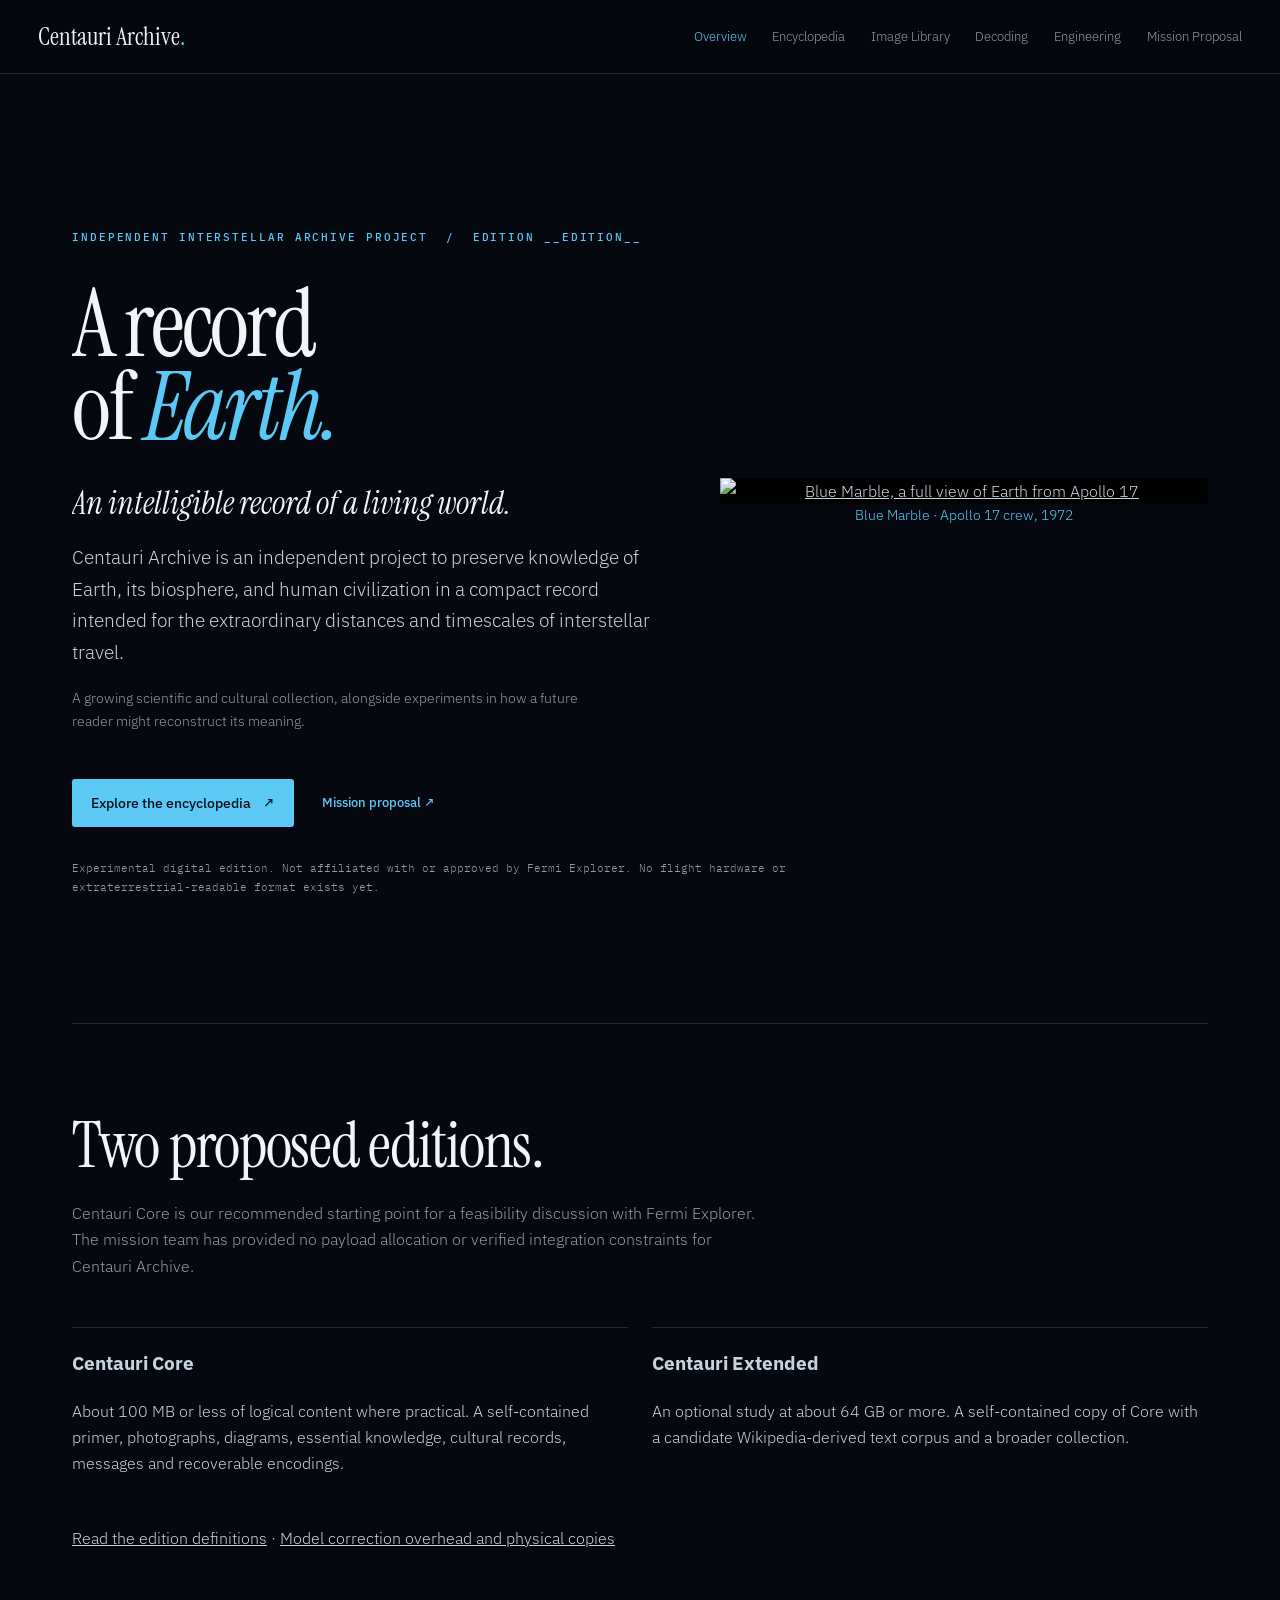
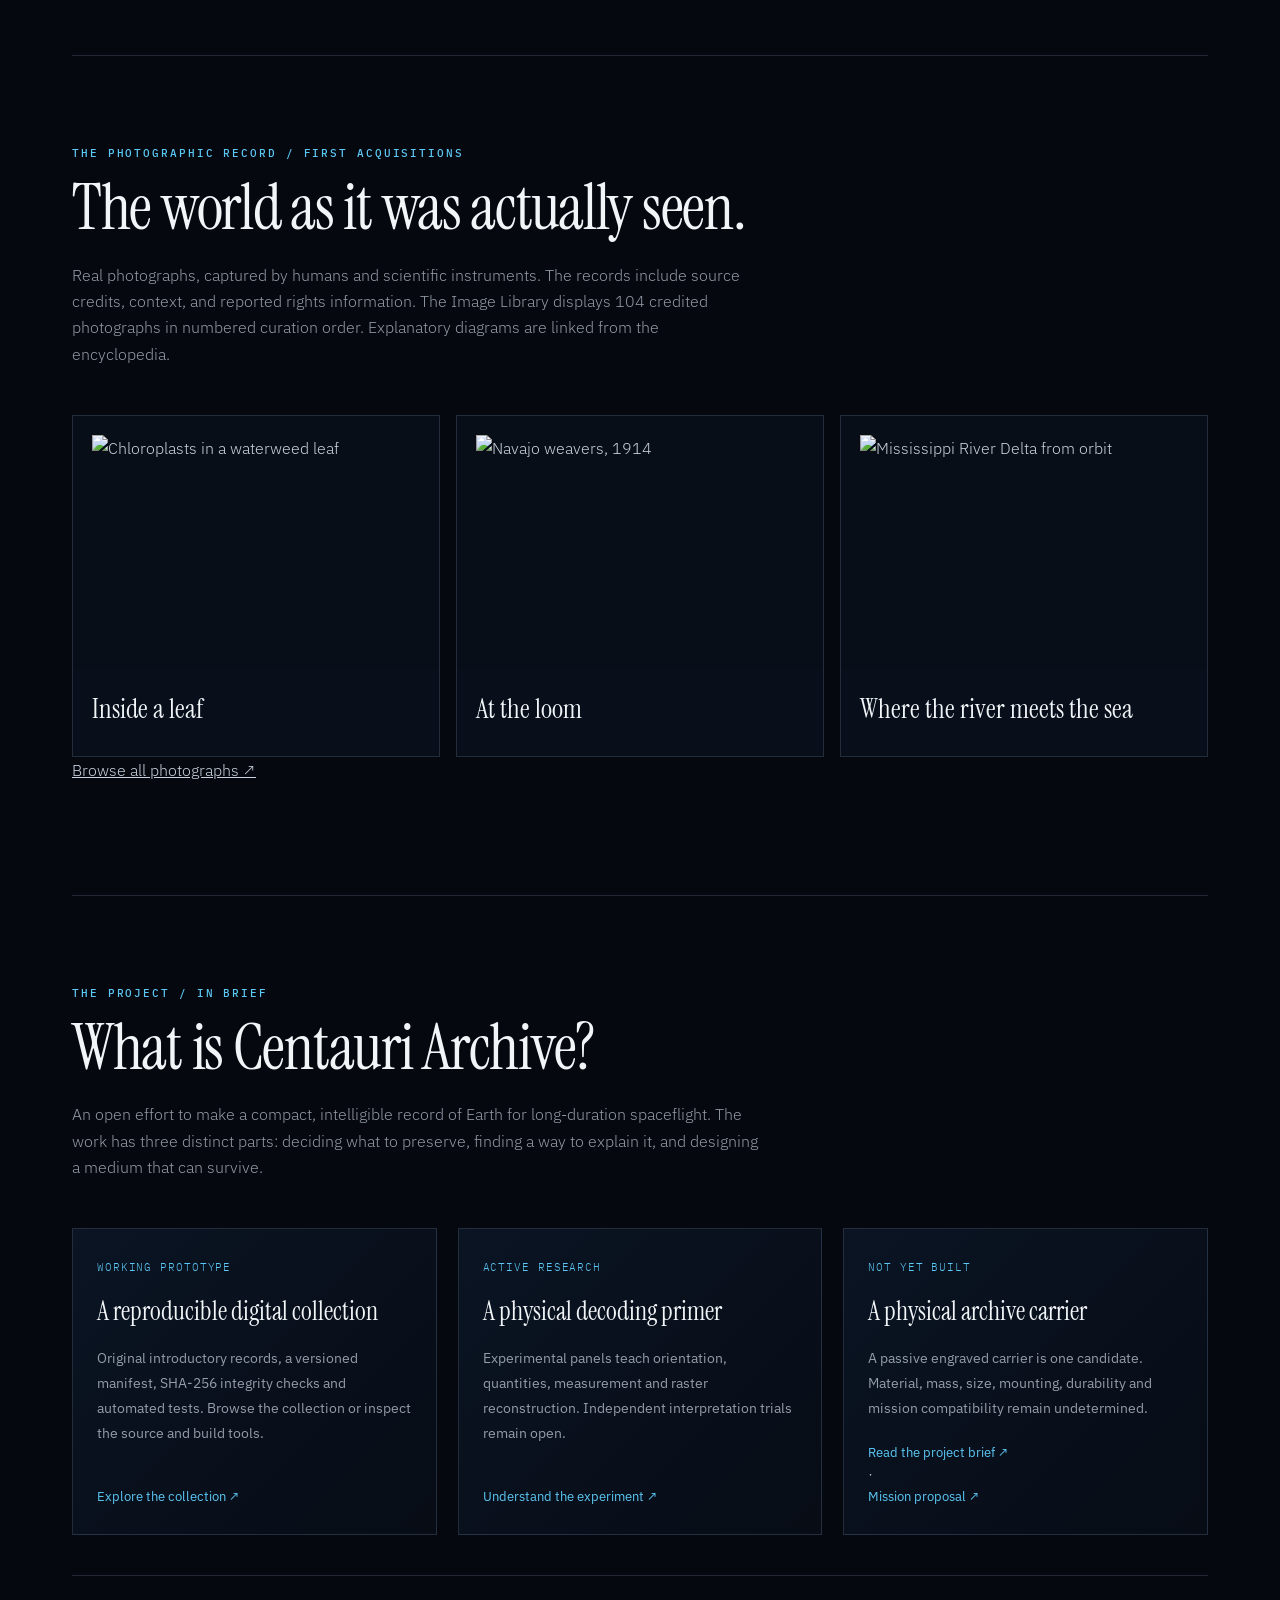
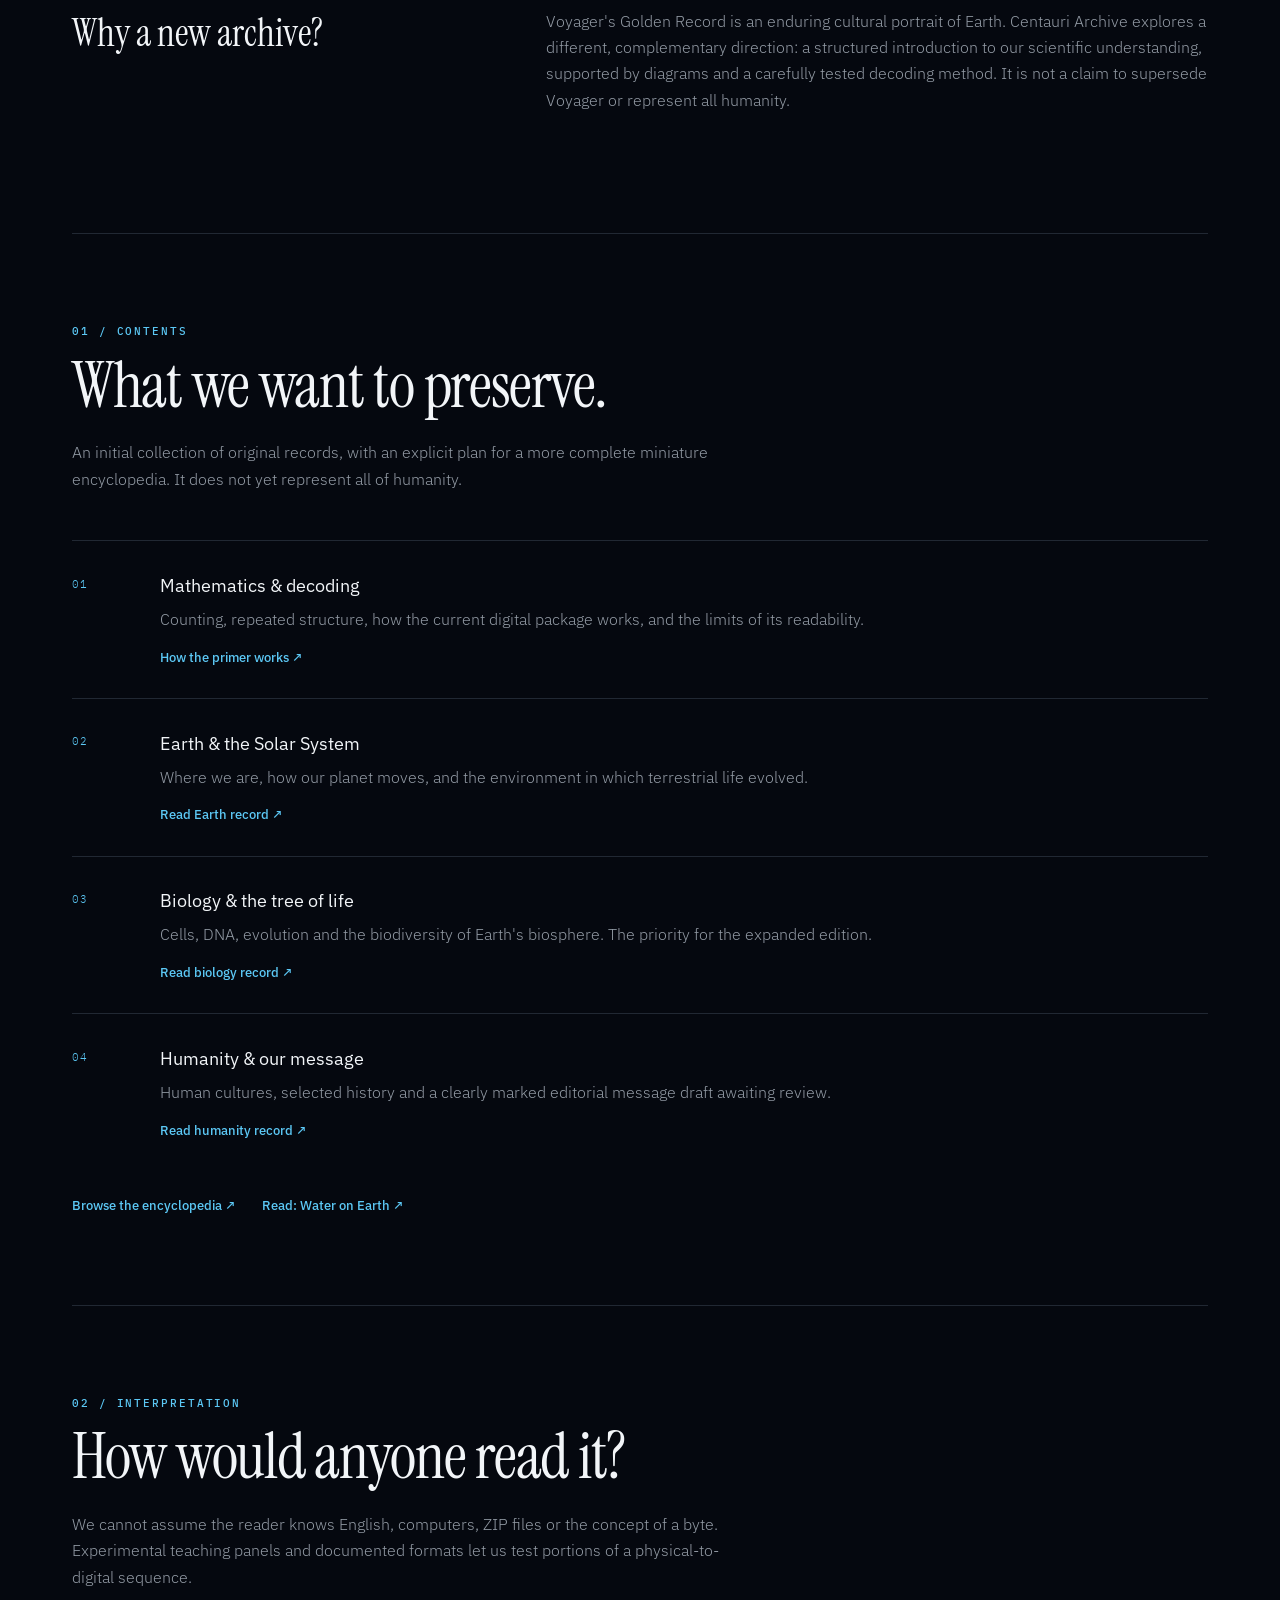
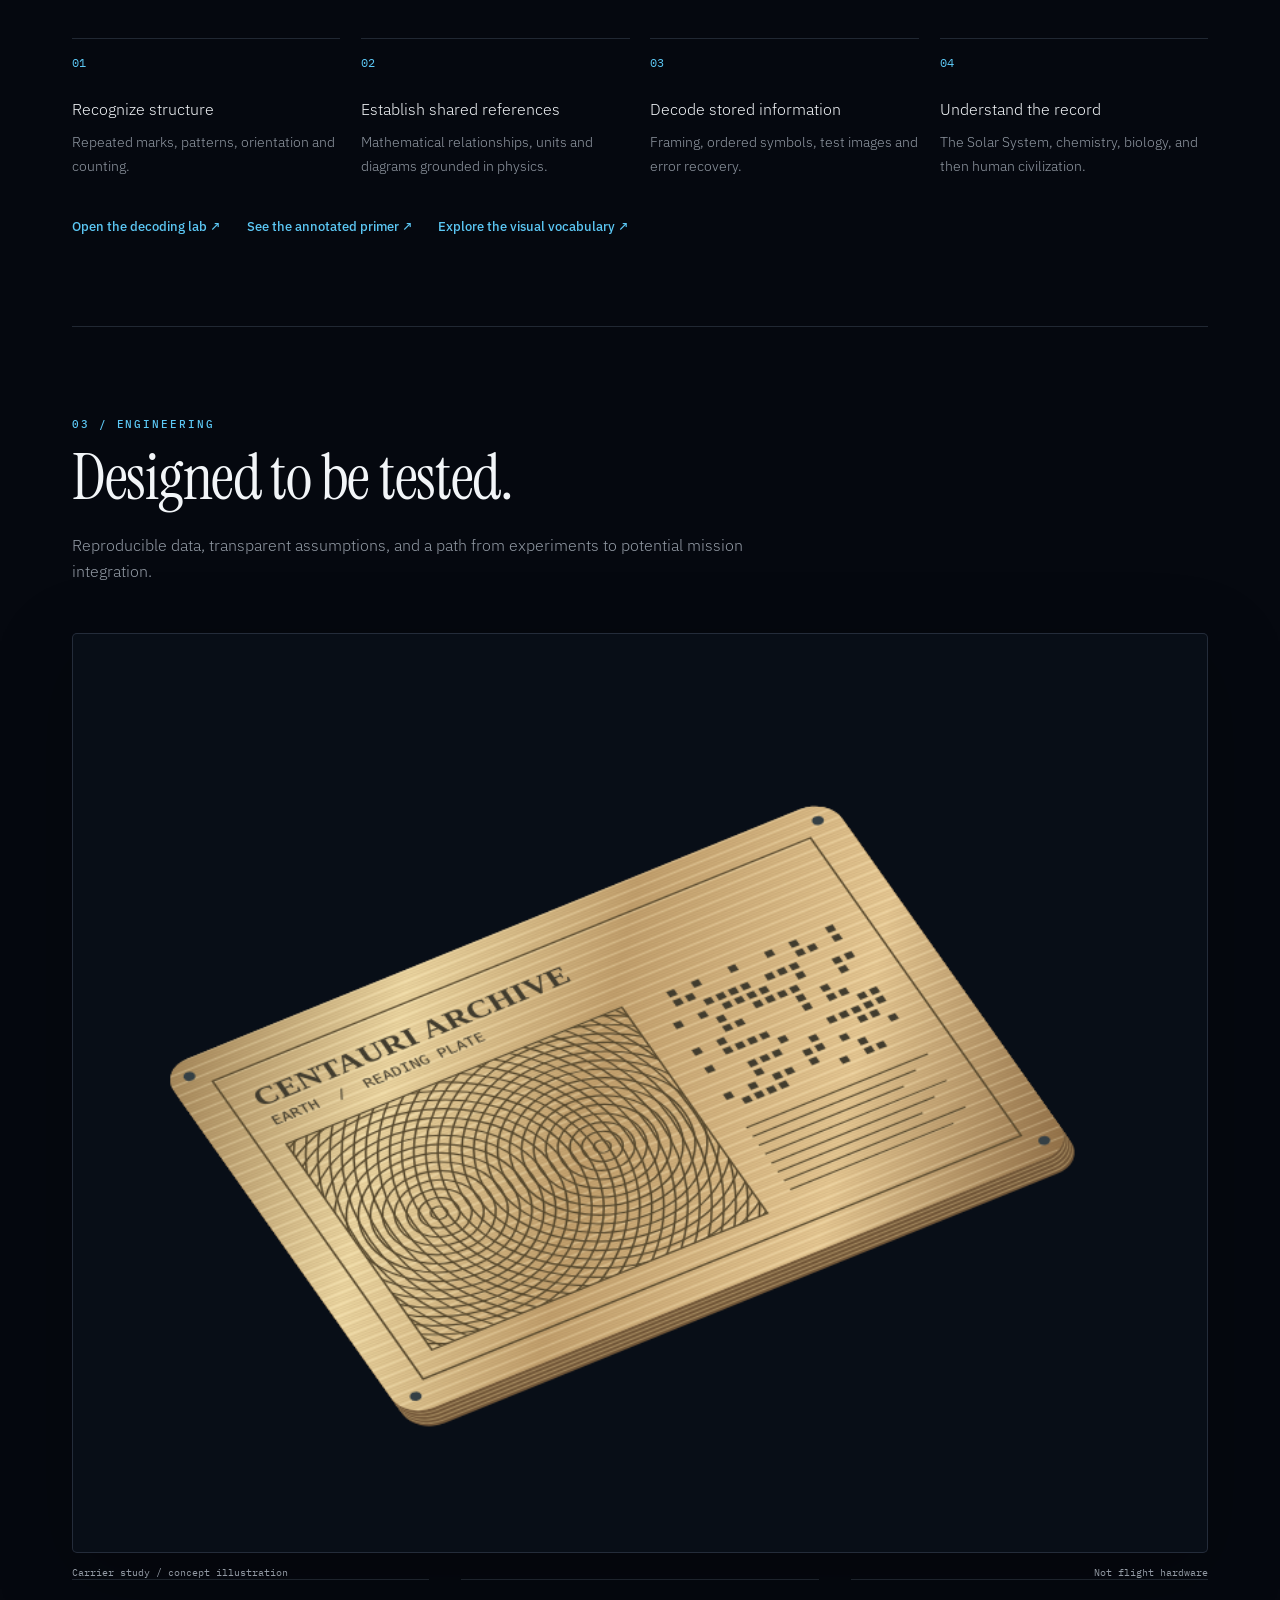
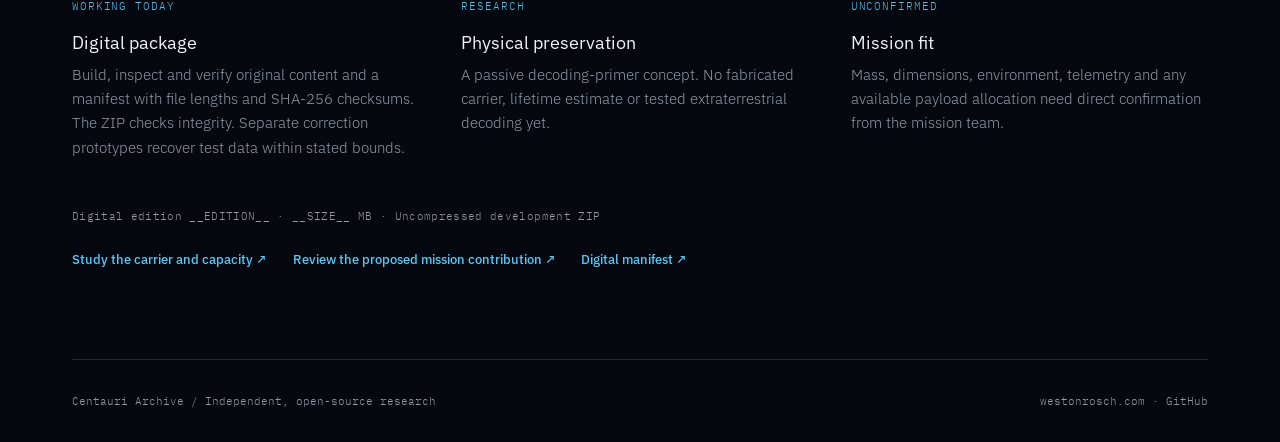
==== website/index.html @ 7a22a2a8 "Integrate the archive experiments into the site and validation pipeline" ====
<!doctype html>
<html lang="en">
<head>
  <meta charset="utf-8">
  <meta name="viewport" content="width=device-width,initial-scale=1">
  <meta name="theme-color" content="#05080f">
  <meta name="description" content="Centauri Archive is an independent, open-source experiment in preserving knowledge of Earth, life, and humanity for interstellar travel.">
  <title>Centauri Archive — A record of Earth</title>
  <link rel="preconnect" href="https://fonts.googleapis.com">
  <link rel="preconnect" href="https://fonts.gstatic.com" crossorigin>
  <link href="https://fonts.googleapis.com/css2?family=IBM+Plex+Mono:wght@400;500&family=IBM+Plex+Sans:wght@300;400;500;600&family=Instrument+Serif:ital@0;1&display=swap" rel="stylesheet">
  <link rel="stylesheet" href="style.css"><script defer src="carrier.js"></script>
</head>
<body>
<a class="skip" href="#main">Skip to content</a>
<header class="header">
  <a class="brand" href="#top">Centauri Archive<span class="brand-dot">.</span></a>
  <nav aria-label="Main navigation"><a href="index.html" aria-current="page">Overview</a><a href="encyclopedia.html">Encyclopedia</a><a href="images.html">Image Library</a><a href="guide.html">Decoding</a><a href="engineering.html">Engineering</a><a href="proposal.html">Mission Proposal</a></nav>
</header>
<main id="main">
  <section class="hero wrap" id="top">
    <p class="eyebrow">INDEPENDENT INTERSTELLAR ARCHIVE PROJECT &nbsp;/&nbsp; EDITION __EDITION__</p>
    <div class="hero-grid"><div class="hero-copy">
      <h1>A record<br>of <em>Earth.</em></h1>
      <p class="hero-tagline">An intelligible record of a living world.</p>
      <p class="intro">Centauri Archive is an independent project to preserve knowledge of Earth, its biosphere, and human civilization in a compact record intended for the extraordinary distances and timescales of interstellar travel.</p>
      <p class="hero-note">A growing scientific and cultural collection, alongside experiments in how a future reader might reconstruct its meaning.</p>
    </div><figure class="earth-cover"><a href="images.html?record=photos/earth-apollo17.jpg"><img src="records/photos/earth-apollo17.jpg" alt="Blue Marble, a full view of Earth from Apollo 17"></a><figcaption>Blue Marble · Apollo 17 crew, 1972</figcaption></figure></div>
    <div class="actions"><a class="button" href="encyclopedia.html">Explore the encyclopedia <span aria-hidden="true">↗</span></a><a class="text-link" href="proposal.html">Mission proposal ↗</a></div>
    <p class="disclosure">Experimental digital edition. Not affiliated with or approved by Fermi Explorer. No flight hardware or extraterrestrial-readable format exists yet.</p>
  </section>

  <section class="section wrap" aria-labelledby="edition-title">
    <div class="section-head"><h2 id="edition-title">Two proposed editions.</h2><p>Centauri Core is our recommended starting point for a feasibility discussion with Fermi Explorer. The mission team has provided no payload allocation or verified integration constraints for Centauri Archive.</p></div>
    <div class="edition-summary">
      <div><h3>Centauri Core</h3><p>About 100 MB or less of logical content where practical. A self-contained primer, photographs, diagrams, essential knowledge, cultural records, messages and recoverable encodings.</p></div>
      <div><h3>Centauri Extended</h3><p>An optional study at about 64 GB or more. A self-contained copy of Core with a candidate Wikipedia-derived text corpus and a broader collection.</p></div>
    </div>
    <p><a href="archive-editions.txt">Read the edition definitions</a> · <a href="engineering.html">Model correction overhead and physical copies</a></p>
  </section>

  <section class="section wrap archive-showcase photographic-showcase" id="visuals">
    <div class="section-head">
      <p class="eyebrow">THE PHOTOGRAPHIC RECORD / FIRST ACQUISITIONS</p>
      <h2>The world as it was actually seen.</h2>
      <p>Real photographs, captured by humans and scientific instruments. The records include source credits, context, and reported rights information. The Image Library displays 104 credited photographs in numbered curation order. Explanatory diagrams are linked from the encyclopedia.</p>
    </div>
<div class="showcase-grid"><a class="showcase-card" href="images.html?record=photos/elodea-leaf.jpg"><img src="records/photos/elodea-leaf.jpg" alt="Chloroplasts in a waterweed leaf" loading="lazy"><div class="showcase-card-body"><h3>Inside a leaf</h3></div></a>
<a class="showcase-card" href="images.html?record=photos/navajo-weavers.jpg"><img src="records/photos/navajo-weavers.jpg" alt="Navajo weavers, 1914" loading="lazy"><div class="showcase-card-body"><h3>At the loom</h3></div></a>
<a class="showcase-card" href="images.html?record=photos/mississippi-delta.jpg"><img src="records/photos/mississippi-delta.jpg" alt="Mississippi River Delta from orbit" loading="lazy"><div class="showcase-card-body"><h3>Where the river meets the sea</h3></div></a>
</div><p><a href="images.html">Browse all photographs ↗</a></p>
  </section>
  <section class="section wrap" id="overview">
    <div class="section-head"><p class="eyebrow">THE PROJECT / IN BRIEF</p><h2>What is Centauri Archive?</h2><p>An open effort to make a compact, intelligible record of Earth for long-duration spaceflight. The work has three distinct parts: deciding what to preserve, finding a way to explain it, and designing a medium that can survive.</p></div>
    <div class="overview-grid">
      <article><p class="status-label">WORKING PROTOTYPE</p><h3>A reproducible digital collection</h3><p>Original introductory records, a versioned manifest, SHA-256 integrity checks and automated tests. Browse the collection or inspect the source and build tools.</p><a href="encyclopedia.html">Explore the collection ↗</a></article>
      <article><p class="status-label">ACTIVE RESEARCH</p><h3>A physical decoding primer</h3><p>Experimental panels teach orientation, quantities, measurement and raster reconstruction. Independent interpretation trials remain open.</p><a href="guide.html">Understand the experiment ↗</a></article>
      <article><p class="status-label">NOT YET BUILT</p><h3>A physical archive carrier</h3><p>A passive engraved carrier is one candidate. Material, mass, size, mounting, durability and mission compatibility remain undetermined.</p><a href="brief.html">Read the project brief ↗</a> · <a href="proposal.html">Mission proposal ↗</a></article>
    </div>
    <div class="project-distinction"><h3>Why a new archive?</h3><p>Voyager's Golden Record is an enduring cultural portrait of Earth. Centauri Archive explores a different, complementary direction: a structured introduction to our scientific understanding, supported by diagrams and a carefully tested decoding method. It is not a claim to supersede Voyager or represent all humanity.</p></div>
  </section>

  <section class="section wrap" id="archive">
    <div class="section-head"><p class="eyebrow">01 / CONTENTS</p><h2>What we want to preserve.</h2><p>An initial collection of original records, with an explicit plan for a more complete miniature encyclopedia. It does not yet represent all of humanity.</p></div>
    <div class="topic"><span class="topic-no">01</span><div><h3>Mathematics &amp; decoding</h3><p>Counting, repeated structure, how the current digital package works, and the limits of its readability.</p><a href="guide.html">How the primer works ↗</a></div></div>
    <div class="topic"><span class="topic-no">02</span><div><h3>Earth &amp; the Solar System</h3><p>Where we are, how our planet moves, and the environment in which terrestrial life evolved.</p><a href="encyclopedia.html?article=CA-02.004">Read Earth record ↗</a></div></div>
    <div class="topic"><span class="topic-no">03</span><div><h3>Biology &amp; the tree of life</h3><p>Cells, DNA, evolution and the biodiversity of Earth's biosphere. The priority for the expanded edition.</p><a href="encyclopedia.html?article=CA-04.003">Read biology record ↗</a></div></div>
    <div class="topic"><span class="topic-no">04</span><div><h3>Humanity &amp; our message</h3><p>Human cultures, selected history and a clearly marked editorial message draft awaiting review.</p><a href="encyclopedia.html?article=CA-06.002">Read humanity record ↗</a></div></div>
    <div class="doc-links"><a href="encyclopedia.html">Browse the encyclopedia ↗</a><a href="encyclopedia.html?article=CA-03.002">Read: Water on Earth ↗</a></div>
  </section>

  <section class="section wrap" id="decoding">
    <div class="section-head"><p class="eyebrow">02 / INTERPRETATION</p><h2>How would anyone read it?</h2><p>We cannot assume the reader knows English, computers, ZIP files or the concept of a byte. Experimental teaching panels and documented formats let us test portions of a physical-to-digital sequence.</p></div>
    <ol class="steps">
      <li><span>Recognize structure</span><p>Repeated marks, patterns, orientation and counting.</p></li>
      <li><span>Establish shared references</span><p>Mathematical relationships, units and diagrams grounded in physics.</p></li>
      <li><span>Decode stored information</span><p>Framing, ordered symbols, test images and error recovery.</p></li>
      <li><span>Understand the record</span><p>The Solar System, chemistry, biology, and then human civilization.</p></li>
    </ol>
    <div class="doc-links"><a href="guide.html">Open the decoding lab ↗</a><a href="primer-ladder-annotated.svg">See the annotated primer ↗</a><a href="vocabulary.html">Explore the visual vocabulary ↗</a></div>
  </section>

  <section class="section wrap" id="engineering">
    <div class="section-head"><p class="eyebrow">03 / ENGINEERING</p><h2>Designed to be tested.</h2><p>Reproducible data, transparent assumptions, and a path from experiments to potential mission integration.</p></div>
    <figure class="carrier-figure"><div class="carrier-frame"><canvas id="carrier" width="840" height="680" role="img" aria-label="Concept illustration of an engraved archive carrier with a reading grid and circular alignment marks">Conceptual archive carrier</canvas></div><figcaption><span>Carrier study / concept illustration</span><span>Not flight hardware</span></figcaption></figure>
    <div class="status">
      <div><p class="status-label">WORKING TODAY</p><h3>Digital package</h3><p>Build, inspect and verify original content and a manifest with file lengths and SHA-256 checksums. The ZIP checks integrity. Separate correction prototypes recover test data within stated bounds.</p></div>
      <div><p class="status-label">RESEARCH</p><h3>Physical preservation</h3><p>A passive decoding-primer concept. No fabricated carrier, lifetime estimate or tested extraterrestrial decoding yet.</p></div>
      <div><p class="status-label">UNCONFIRMED</p><h3>Mission fit</h3><p>Mass, dimensions, environment, telemetry and any available payload allocation need direct confirmation from the mission team.</p></div>
    </div>
    <p class="meta">Digital edition __EDITION__ · __SIZE__ MB · Uncompressed development ZIP</p>
    <div class="doc-links"><a href="engineering.html">Study the carrier and capacity ↗</a><a href="proposal.html">Review the proposed mission contribution ↗</a><a href="downloads/manifest.json">Digital manifest ↗</a></div>
  </section>
</main>
<footer class="footer wrap"><span>Centauri Archive / Independent, open-source research</span><span><a href="https://westonrosch.com">westonrosch.com</a> · <a href="https://github.com/InterstellarNerd8760/centauri-archive">GitHub</a></span></footer>
</body>
</html>
---- website/style.css ----
/* Centauri Archive design system.
 * Tokens and foundations → shared layout → page components → responsive rules.
 * Keep new component rules in their section; avoid appending versioned override blocks.
 */

:root {
  --bg:#05080f;
  --bg-2:#0a1220;
  --line:rgba(160,185,215,.18);
  --sky:#5cc8f5;
  --text:#c9d3de;
  --soft:rgba(201,211,222,.72);
  --white:#f2f5f8;
  --serif:"Instrument Serif",Georgia,serif;
  --sans:"IBM Plex Sans",system-ui,sans-serif;
  --mono:"IBM Plex Mono",monospace;
  color-scheme:dark
}

* {
  box-sizing:border-box
}

html {
  scroll-behavior:smooth;
  scroll-padding-top:5rem
}

body {
  margin:0;
  background:var(--bg);
  color:var(--text);
  font:300 1rem/1.65 var(--sans);
  -webkit-font-smoothing:antialiased
}

a {
  color:inherit
}

a:focus-visible {
  outline:2px solid var(--sky);
  outline-offset:4px
}

::selection {
  background:var(--sky);
  color:var(--bg)
}

.wrap {
  width:min(71rem,calc(100% - 3rem));
  margin-inline:auto
}

.skip {
  position:absolute;
  top:-5rem;
  left:1rem;
  background:var(--sky);
  color:var(--bg);
  padding:.5rem;
  z-index:10
}

.skip:focus {
  top:1rem
}

.header {
  min-height:4.65rem;
  border-bottom:1px solid var(--line);
  display:flex;
  align-items:center;
  justify-content:space-between;
  gap:1.5rem;
  padding:1rem clamp(1.5rem,3vw,3rem)
}

.brand {
  font:400 1.55rem var(--serif);
  color:var(--white);
  text-decoration:none;
  white-space:nowrap
}

.brand-dot {
  color:var(--sky)
}

nav {
  display:flex;
  gap:clamp(.8rem,2vw,2rem);
  flex-wrap:wrap
}

nav a {
  font-size:.8rem;
  color:var(--soft);
  text-decoration:none
}

nav a:hover,.text-link:hover,.doc-links a:hover {
  color:var(--white)
}

.eyebrow,.topic-no,.status-label,.meta,.disclosure,.footer {
  font-family:var(--mono);
  font-size:.7rem;
  letter-spacing:.08em
}

.eyebrow {
  color:var(--sky);
  font-weight:500;
  text-transform:uppercase;
  letter-spacing:.17em
}

.hero {
  padding-block:clamp(6rem,12vw,10.5rem) clamp(5rem,9vw,8rem)
}

h1,h2,h3,p {
  margin-top:0
}

h1,h2 {
  color:var(--white);
  font-family:var(--serif);
  font-weight:400
}

h1 {
  font-size:clamp(5rem,10vw,10rem);
  line-height:.88;
  letter-spacing:-.035em;
  margin:1.5rem 0 2.2rem
}

h1 em {
  color:var(--sky);
  font-weight:400
}

h2 {
  font-size:clamp(2.7rem,5vw,5rem);
  line-height:1.07;
  letter-spacing:-.02em;
  margin-bottom:1.2rem
}

.intro {
  font-size:clamp(1.03rem,1.5vw,1.25rem);
  max-width:46rem;
  line-height:1.65
}

.actions {
  display:flex;
  align-items:center;
  gap:1.75rem;
  flex-wrap:wrap;
  margin:2rem 0
}

.button {
  display:inline-flex;
  align-items:center;
  gap:.75rem;
  padding:.8rem 1.2rem;
  background:var(--sky);
  color:#04121c;
  font-size:.85rem;
  font-weight:500;
  text-decoration:none;
  border-radius:3px
}

.button:hover {
  background:var(--white)
}

.text-link,.doc-links a,.topic a {
  font-size:.82rem;
  font-weight:500;
  text-decoration:none;
  color:var(--sky)
}

.disclosure {
  color:var(--soft);
  line-height:1.7;
  letter-spacing:0;
  max-width:47rem;
  margin-top:2rem
}

.section {
  padding-block:5.5rem;
  border-top:1px solid var(--line)
}

.section-head {
  max-width:52rem;
  margin-bottom:3rem
}

.section-head>p:last-child {
  max-width:43rem;
  color:var(--soft)
}

.topic {
  display:grid;
  grid-template-columns:4.5rem 1fr;
  gap:1rem;
  border-top:1px solid var(--line);
  padding:1.8rem 0
}

.topic:last-child {
  border-bottom:1px solid var(--line)
}

.topic-no {
  color:var(--sky);
  padding-top:.3rem
}

.topic h3,.status h3 {
  font-size:1.15rem;
  color:var(--white);
  font-weight:400;
  margin-bottom:.35rem
}

.topic p {
  max-width:47rem;
  color:var(--soft);
  margin-bottom:.65rem
}

.steps {
  padding:0;
  list-style:none;
  display:grid;
  grid-template-columns:repeat(4,minmax(0,1fr));
  gap:1.3rem;
  counter-reset:steps
}

.steps li {
  counter-increment:steps;
  border-top:1px solid var(--line);
  padding-top:1rem
}

.steps li::before {
  content:"0" counter(steps);
  display:block;
  font:.75rem var(--mono);
  color:var(--sky);
  margin-bottom:1.6rem
}

.steps span {
  display:block;
  color:var(--white);
  font-size:1rem
}

.steps p {
  margin-top:.5rem;
  color:var(--soft);
  font-size:.9rem
}

.status {
  display:grid;
  grid-template-columns:repeat(3,minmax(0,1fr));
  gap:2rem
}

.status>div {
  border-top:1px solid var(--line);
  padding-top:1.1rem
}

.status-label {
  color:var(--sky)
}

.status p:not(.status-label) {
  color:var(--soft);
  font-size:.92rem
}

.meta {
  color:var(--soft);
  letter-spacing:.03em;
  margin-top:2rem
}

.doc-links {
  display:flex;
  gap:1.6rem;
  flex-wrap:wrap;
  margin-top:1.5rem
}

.footer {
  border-top:1px solid var(--line);
  display:flex;
  justify-content:space-between;
  gap:1rem;
  flex-wrap:wrap;
  padding-block:2rem;
  color:var(--soft);
  letter-spacing:0
}

.footer a {
  text-decoration:none
}

@media(max-width:700px) {
  .header {
    align-items:flex-start;
    flex-direction:column;
    gap:.65rem
  }
nav {
    gap:1rem
  }
.steps,.status {
    grid-template-columns:1fr 1fr
  }
.hero {
    padding-top:5rem
  }
h1 {
    font-size:clamp(4.2rem,14vw,6.8rem)
  }
}

@media(max-width:450px) {
  .wrap {
    width:calc(100% - 2rem)
  }
.header {
    padding-inline:1rem
  }
.steps,.status {
    grid-template-columns:1fr
  }
.topic {
    grid-template-columns:2.4rem 1fr
  }
.section {
    padding-block:4rem
  }
}

@media(prefers-reduced-motion:reduce) {
  html {
    scroll-behavior:auto
  }
}

/* Restored concept illustration: no physical dimensions or qualification implied. */
.hero-grid {
  display:grid;
  grid-template-columns:minmax(0,1.1fr) minmax(0,.9fr);
  align-items:center;
  gap:clamp(2rem,4vw,5rem)
}

.hero-grid h1 {
  font-size:clamp(4.5rem,7.4vw,8.2rem)
}

.hero-tagline {
  font:italic 400 clamp(1.45rem,2.5vw,2.15rem)/1.2 var(--serif);
  color:var(--white);
  margin-bottom:1.2rem
}

.hero-note {
  font-size:.87rem;
  color:var(--soft);
  max-width:34rem
}

.carrier-figure {
  margin:0;
  min-width:0
}

.carrier-frame {
  background:#080e17;
  border:1px solid var(--line);
  border-radius:5px;
  overflow:hidden
}

.carrier-frame canvas {
  display:block;
  width:100%;
  height:auto;
  aspect-ratio:840/680
}

.carrier-figure figcaption {
  display:flex;
  justify-content:space-between;
  flex-wrap:wrap;
  gap:.5rem;
  font:.64rem var(--mono);
  color:var(--soft);
  margin-top:.8rem
}

@media(max-width:900px) {
  .hero-grid {
    grid-template-columns:1fr
  }
.carrier-figure {
    width:min(100%,34rem)
  }
.hero-grid h1 {
    font-size:clamp(4.5rem,11vw,8rem)
  }
}

/* Reader: HTML is a human-facing presentation layer, not the flight encoding. */
.library-main {
  padding-bottom:6rem
}

.library-intro,.guide-intro {
  padding-top:clamp(4rem,7vw,7rem);
  padding-bottom:3rem
}

.library-intro h1,.guide-intro h1 {
  font-size:clamp(3.7rem,8vw,7rem);
  line-height:1;
  margin:1.2rem 0 1.7rem
}

.library-lead,.guide-lead {
  max-width:48rem;
  font-size:1.12rem;
  line-height:1.75;
  color:var(--text)
}

.reader-warning {
  font:.72rem/1.6 var(--mono);
  color:var(--soft);
  max-width:50rem;
  margin-top:1.4rem;
  border-left:2px solid var(--sky);
  padding-left:1rem
}

.library-layout {
  display:grid;
  grid-template-columns:18rem minmax(0,1fr);
  gap:clamp(2rem,5vw,5rem);
  align-items:start
}

.library-sidebar {
  border-top:1px solid var(--line);
  padding-top:1.5rem;
  position:sticky
}

.library-search-label {
  display:block;
  font:.75rem var(--mono);
  color:var(--soft);
  margin-bottom:.65rem
}

#library-search {
  width:100%;
  padding:.85rem 1rem;
  border:1px solid var(--line);
  border-radius:3px;
  background:var(--bg-2);
  font:400 .9rem var(--sans);
  color:var(--white);
  outline-offset:3px
}

#library-search:focus {
  outline:1px solid var(--sky)
}

.reader-chapter {
  color:var(--sky);
  font:500 .67rem/1.4 var(--mono);
  letter-spacing:.1em;
  margin:2rem 0 .5rem
}

.record-nav-link {
  display:block;
  width:100%;
  border:0;
  border-left:2px solid transparent;
  background:none;
  color:var(--soft);
  text-align:left;
  padding:.6rem .85rem;
  font:400 .92rem/1.3 var(--sans);
  cursor:pointer
}

.record-nav-link:hover {
  color:var(--white);
  background:rgba(92,200,245,.07)
}

.record-nav-link[aria-current="page"] {
  border-left-color:var(--sky);
  color:var(--white);
  background:rgba(92,200,245,.1)
}

.library-guide {
  display:block;
  padding:1.1rem 0;
  border-top:1px solid var(--line);
  margin-top:1.5rem;
  font-size:.8rem;
  color:var(--sky);
  text-decoration:none
}

.library-reader {
  padding:2.2rem clamp(1.4rem,3.5vw,4rem);
  border:1px solid var(--line);
  background:linear-gradient(130deg,#0a131f,#07101a);
  min-width:0;
  border-radius:4px
}

.reader-topline {
  display:flex;
  justify-content:space-between;
  gap:1rem;
  align-items:center
}

.reader-topline .eyebrow {
  margin:0
}

.reader-counter {
  font:.75rem var(--mono);
  color:var(--soft)
}

.library-reader h2 {
  font-size:clamp(2.5rem,4.5vw,4.5rem);
  line-height:1.05;
  margin:1.5rem 0
}

.reader-summary {
  font-size:1.1rem;
  color:var(--soft);
  line-height:1.6;
  padding-bottom:1.6rem;
  border-bottom:1px solid var(--line)
}

.reader-prose {
  font:300 1.05rem/1.85 var(--sans);
  color:var(--text);
  max-width:43rem
}

.reader-prose p {
  margin:1.3rem 0
}

.reader-prose h3 {
  font-size:1.4rem;
  font-weight:400;
  margin:2rem 0 .7rem
}

.reader-prose li {
  margin:.5rem 0
}

.reader-prose ul {
  padding-left:1.5rem
}

.reader-prose .reader-code,.guide-experiment pre {
  white-space:pre;
  overflow-x:auto;
  border:1px solid var(--line);
  padding:1.2rem;
  font:.94rem/1.55 var(--mono);
  color:var(--white);
  background:var(--bg)
}

.reader-loading {
  color:var(--soft);
  font-size:.88rem
}

.reader-download {
  border-top:1px solid var(--line);
  margin-top:3rem;
  padding-top:1.4rem;
  font-size:.83rem;
  color:var(--soft)
}

.reader-download span {
  display:block;
  color:var(--white);
  font-weight:500
}

.reader-download a {
  display:inline-block;
  color:var(--sky);
  margin:.7rem 0;
  text-decoration:none
}

.reader-download p {
  font-size:.78rem;
  max-width:30rem
}

.reader-pagination {
  display:flex;
  justify-content:space-between;
  gap:1rem;
  margin-top:2rem
}

.reader-pagination button {
  padding:.7rem 1rem;
  border:1px solid var(--line);
  background:none;
  color:var(--sky);
  font:500 .85rem var(--sans);
  cursor:pointer
}

.reader-pagination button:hover:not(:disabled) {
  border-color:var(--sky)
}

.reader-pagination button:disabled {
  opacity:.28;
  cursor:not-allowed
}

.guide-intro {
  padding-bottom:5rem
}

.guide-section {
  border-top:1px solid var(--line);
  padding-block:4rem;
  max-width:71rem
}

.guide-section h2 {
  font-size:clamp(2.5rem,4.6vw,4.2rem);
  max-width:42rem
}

.guide-section>p {
  max-width:53rem;
  color:var(--soft);
  line-height:1.8
}

.guide-steps {
  display:grid;
  grid-template-columns:repeat(4,minmax(0,1fr));
  gap:1.4rem;
  margin:2.5rem 0
}

.guide-steps>div {
  border-top:1px solid var(--line);
  padding-top:1rem
}

.guide-steps small,.carrier-layers small {
  color:var(--sky);
  font:.7rem var(--mono)
}

.guide-steps h3,.carrier-layers h3,.guide-experiment h3 {
  color:var(--white);
  font:400 1.4rem var(--serif);
  margin:.8rem 0
}

.guide-steps p,.carrier-layers p {
  font-size:.91rem;
  color:var(--soft);
  line-height:1.7
}

.guide-experiment {
  display:grid;
  grid-template-columns:minmax(0,1fr) minmax(0,1fr);
  gap:3rem;
  align-items:center;
  padding:2rem;
  border:1px solid var(--line);
  background:var(--bg-2);
  margin:2rem 0
}

.guide-experiment>div>p {
  max-width:35rem
}

.guide-experiment pre {
  display:inline-block;
  margin:1rem 0 0
}

.raster-grid {
  display:grid;
  grid-template-columns:repeat(8,1fr);
  gap:2px;
  width:min(100%,17rem);
  aspect-ratio:1;
  margin-inline:auto;
  background:#263548;
  padding:5px
}

.raster-pixel {
  background:#05080f
}

.raster-pixel.lit {
  background:var(--sky)
}

.guide-experiment small {
  display:block;
  font:.7rem var(--mono);
  text-align:center;
  margin-top:1rem;
  color:var(--soft)
}

.guide-small {
  font-size:.88rem!important;
  color:var(--soft);
  margin-top:2rem
}

.carrier-layers {
  display:grid;
  grid-template-columns:repeat(3,minmax(0,1fr));
  gap:1.4rem;
  margin-top:2.4rem
}

.carrier-layers article {
  background:var(--bg-2);
  border:1px solid var(--line);
  padding:1.5rem
}

.guide-last {
  padding-bottom:7rem
}

@media(max-width:900px) {
  .library-layout {
    grid-template-columns:15rem minmax(0,1fr);
    gap:2rem
  }
.guide-steps {
    grid-template-columns:1fr 1fr
  }
}

@media(max-width:700px) {
  .library-layout {
    grid-template-columns:1fr
  }
.library-sidebar {
    position:static
  }
.library-reader {
    padding:1.4rem
  }
.guide-experiment,.carrier-layers {
    grid-template-columns:1fr
  }
.guide-section {
    padding-block:3rem
  }
}

@media(max-width:460px) {
  .guide-steps {
    grid-template-columns:1fr 1fr;
    gap:.8rem
  }
.reader-prose {
    font-size:.99rem
  }
}

/* Project overview and public research brief */
.overview-grid {
  display:grid;
  grid-template-columns:repeat(3,minmax(0,1fr));
  gap:1.3rem
}

.overview-grid article {
  padding:1.8rem 1.5rem;
  background:linear-gradient(135deg,#0a1423,#070c15);
  border:1px solid var(--line);
  display:flex;
  flex-direction:column;
  min-height:19rem
}

.overview-grid h3 {
  color:var(--white);
  font:400 1.65rem/1.18 var(--serif);
  margin:.5rem 0 1.1rem
}

.overview-grid p:not(.status-label) {
  font:.9rem/1.75 var(--sans);
  color:var(--soft);
  margin-bottom:1.5rem
}

.overview-grid a,.project-distinction a {
  font:.8rem var(--sans);
  color:var(--sky);
  margin-top:auto;
  text-decoration:none
}

.project-distinction {
  display:grid;
  grid-template-columns:minmax(0,.4fr) minmax(0,.6fr);
  gap:2rem;
  border-top:1px solid var(--line);
  padding:2rem 0;
  margin-top:2.5rem
}

.project-distinction h3 {
  font:400 clamp(1.9rem,3vw,2.9rem) var(--serif);
  color:var(--white);
  margin:0
}

.project-distinction p {
  max-width:43rem;
  color:var(--soft);
  margin:0
}

.brief-intro {
  padding-block:clamp(4rem,9vw,8rem) 4rem
}

.brief-intro h1 {
  font-size:clamp(4rem,8vw,7.2rem);
  line-height:1;
  margin:1.4rem 0
}

.brief-intro .intro {
  max-width:49rem
}

.brief-grid {
  display:grid;
  grid-template-columns:repeat(2,minmax(0,1fr));
  gap:1.2rem;
  margin-bottom:4.5rem
}

.brief-panel {
  padding:1.8rem;
  border:1px solid var(--line);
  background:var(--bg-2)
}

.brief-panel h2 {
  font-size:clamp(2rem,3vw,3rem);
  margin:1rem 0
}

.brief-panel p {
  color:var(--soft)
}

.brief-panel ul {
  padding-left:1.1rem;
  margin:0;
  color:var(--soft)
}

.brief-panel li {
  margin:.6rem 0
}

.brief-status {
  padding:2.5rem 0;
  border-top:1px solid var(--line);
  border-bottom:1px solid var(--line);
  margin-bottom:5rem
}

.brief-status h2 {
  font-size:clamp(2.4rem,4vw,4rem)
}

.brief-status p {
  max-width:52rem;
  color:var(--soft)
}

.brief-footnotes {
  font:.72rem/1.8 var(--mono);
  color:var(--soft);
  margin-top:1.3rem
}

@media(max-width:850px) {
  .overview-grid {
    grid-template-columns:1fr
  }
.overview-grid article {
    min-height:0
  }
.project-distinction {
    grid-template-columns:1fr
  }
.brief-grid {
    grid-template-columns:1fr
  }
}

/* Editorial components — sharper editorial hierarchy, media gallery, and readable provenance. */
.header {
  position:sticky;
  top:0;
  z-index:20;
  background:rgba(5,8,15,.91);
  backdrop-filter:blur(14px);
  -webkit-backdrop-filter:blur(14px)
}

.header nav a {
  transition:color .2s ease
}

.header nav a[aria-current=page] {
  color:var(--sky)
}

.hero {
  position:relative;
  overflow:hidden
}

.hero-copy,.carrier-figure {
  position:relative
}

.hero-copy .eyebrow {
  letter-spacing:.21em
}

.hero .intro {
  font-weight:300
}

.carrier-frame {
  box-shadow:0 22px 80px rgba(0,0,0,.27)
}

.section-head h2 {
  max-width:48rem
}

.overview-grid article,.carrier-layers article,.brief-panel,.library-reader {
  transition:border-color .25s ease
}

.overview-grid article:hover,.carrier-layers article:hover,.brief-panel:hover {
  border-color:rgba(116,196,224,.42)
}

.record-details {
  display:flex;
  gap:.5rem;
  flex-wrap:wrap;
  margin:-.4rem 0 1.2rem
}

.record-details span {
  font:400 .65rem/1.5 var(--mono);
  letter-spacing:.03em;
  color:#a8bfca;
  background:#0e2030;
  border:1px solid var(--line);
  padding:.33rem .55rem;
  border-radius:2px
}

.reader-sources {
  border-top:1px solid var(--line);
  margin-top:2rem;
  padding-top:1.5rem;
  font-size:.85rem
}

.reader-sources:empty {
  display:none
}

.reader-sources h3 {
  color:var(--white);
  font:400 1.3rem var(--serif);
  margin-bottom:.7rem
}

.reader-sources ul {
  list-style:none;
  padding:0;
  display:grid;
  gap:.5rem
}

.reader-sources a {
  color:var(--sky);
  text-decoration:none;
  overflow-wrap:anywhere
}

.reader-sources a:hover {
  text-decoration:underline
}

.media-figure {
  margin:1rem 0;
  display:flex;
  flex-direction:column;
  gap:.75rem
}

.media-figure img {
  width:100%;
  object-fit:contain;
  border:1px solid var(--line)
}

.media-figure audio {
  width:100%;
  margin:2rem 0
}

.media-figure figcaption,.media-note {
  color:var(--soft);
  font:.8rem/1.6 var(--mono)
}

.media-note {
  margin-top:1.2rem
}

.archive-showcase {
  padding-bottom:6rem
}

.showcase-grid {
  display:grid;
  grid-template-columns:repeat(3,minmax(0,1fr));
  gap:1rem
}

.showcase-card {
  border:1px solid var(--line);
  background:#080f1a;
  color:inherit;
  text-decoration:none;
  min-width:0;
  transition:transform .2s,border-color .2s
}

.showcase-card:hover {
  transform:translateY(-4px);
  border-color:var(--sky)
}

.showcase-card img {
  display:block;
  width:100%;
  aspect-ratio:1.45;
  object-fit:contain;
  padding:1.2rem;
  background:#080e17
}

.showcase-card-body {
  padding:1rem 1.2rem 1.4rem
}

.showcase-card h3 {
  font:400 1.7rem/1.2 var(--serif);
  color:var(--white);
  margin:.5rem 0
}

.showcase-card p {
  font-size:.88rem;
  color:var(--soft);
  margin:0
}

.showcase-card .eyebrow {
  font-size:.6rem
}

.showcase-footnote {
  font:.75rem/1.8 var(--mono);
  color:var(--soft);
  margin-top:1.5rem;
  max-width:54rem
}

@media(max-width:820px) {
  .showcase-grid {
    grid-template-columns:1fr 1fr
  }
}

@media(max-width:560px) {
  .showcase-grid {
    grid-template-columns:1fr
  }
.showcase-card img {
    aspect-ratio:1.8
  }
.header {
    position:relative
  }
}

.edition-summary {
  display: grid;
  grid-template-columns: repeat(auto-fit, minmax(min(100%, 18rem), 1fr));
  gap: 1.5rem;
  margin-block: 2rem;
}

.edition-summary > div {
  border-top: 1px solid var(--line);
  padding-top: 1.25rem;
}

.channel-controls {
  display: grid;
  gap: .5rem;
  max-width: 19rem;
}

.channel-controls label {
  display: grid;
  grid-template-columns: 4rem minmax(0, 1fr);
  align-items: center;
  gap: .5rem;
}

.channel-swatch {
  display: inline-block;
  width: 2.25rem;
  height: 1.25rem;
  vertical-align: middle;
  margin: 1rem .5rem 1rem 0;
  border: 1px solid var(--line);
  background: rgb(192, 192, 192);
}

#hamming-bits button[aria-pressed="true"] {
  border-color: var(--sky);
  color: var(--bg);
  background: var(--sky);
}

/* Decoding lab: conventions become visible and adjustable. */
.decoder-lab {
  border:1px solid rgba(110,175,198,.45);
  padding:clamp(1.2rem,3vw,2.5rem);
  margin:3rem 0;
  background:linear-gradient(135deg,#0c2032,#07111e 70%);
  border-radius:5px
}

.decoder-lab-head h3 {
  color:var(--white);
  font:400 clamp(2rem,4vw,3.1rem)/1.12 var(--serif);
  max-width:40rem;
  margin:.8rem 0
}

.decoder-lab-head>p:last-child {
  max-width:55rem;
  color:var(--soft);
  font-size:.97rem
}

.decoder-controls {
  display:flex;
  gap:.55rem;
  flex-wrap:wrap;
  margin:2rem 0
}

.decoder-controls button {
  padding:.7rem .9rem;
  border:1px solid var(--line);
  background:#0a1825;
  color:var(--text);
  font:500 .78rem var(--mono);
  border-radius:3px;
  cursor:pointer
}

.decoder-controls button:hover,.decoder-controls button:focus-visible {
  border-color:var(--sky)
}

.decoder-controls button.selected {
  border-color:var(--sky);
  color:#06111c;
  background:var(--sky)
}

.decoder-layout {
  display:grid;
  grid-template-columns:1fr 1fr;
  gap:clamp(1.5rem,5vw,5rem);
  align-items:start
}

.decoder-label {
  font:.68rem var(--mono);
  letter-spacing:.15em;
  color:var(--sky)
}

.decoder-stream {
  font:500 1.2rem/1.55 var(--mono);
  letter-spacing:.16em;
  background:rgba(0,0,0,.32);
  padding:1.5rem 1rem;
  color:#d3ebf7;
  overflow:auto;
  border:1px solid var(--line)
}

.decoded-grid {
  display:grid;
  grid-template-columns:repeat(8,1fr);
  gap:3px;
  width:min(100%,290px);
  aspect-ratio:1;
  background:#193449;
  padding:4px
}

.decoded-pixel {
  border:0;
  background:#08111d;
  min-width:0;
  min-height:0;
  cursor:pointer;
  transition:background .12s ease;
  aspect-ratio:1
}

.decoded-pixel.lit {
  background:#72cef1
}

.decoded-pixel:hover {
  outline:2px solid #f0eac8;
  outline-offset:-2px
}

.decoded-pixel:focus-visible {
  outline:2px solid #fff;
  outline-offset:-2px;
  z-index:1
}

.decoder-note {
  color:var(--soft);
  font:.78rem/1.7 var(--mono);
  max-width:28rem;
  margin-top:1rem
}

.decoder-lesson {
  border-top:1px solid var(--line);
  padding-top:1.4rem;
  margin-top:1.8rem
}

.decoder-lesson strong {
  display:block;
  color:var(--white);
  font-weight:500
}

.decoder-lesson p {
  margin:1rem 0 0;
  color:var(--soft);
  font-size:.9rem
}

@media(max-width:700px) {
  .decoder-layout {
    grid-template-columns:1fr
  }
.decoder-stream {
    font-size:1rem
  }
.decoder-lab {
    margin:2rem 0
  }
}

/* illustrated research atlas and genuinely introductory binary primer */
.image-atlas-intro {
  position:relative
}

.image-atlas-intro h1 {
  font-size:clamp(4rem,8vw,8rem);
  margin:1.5rem 0 2rem;
  line-height:.98
}

.image-atlas-intro .intro {
  max-width:48rem
}

.atlas-stats {
  display:grid;
  grid-template-columns:repeat(3,minmax(0,1fr));
  gap:1rem;
  margin-top:3rem
}

.atlas-stats>div {
  padding:1.5rem;
  border-top:1px solid var(--line);
  background:linear-gradient(#0b1827,#07111c)
}

.atlas-stats strong {
  display:block;
  color:var(--white);
  font:400 clamp(2.5rem,5vw,4rem)/1 var(--serif)
}

.atlas-stats span {
  color:var(--soft);
  font:.7rem var(--mono)
}

.atlas-section {
  border-top:1px solid var(--line);
  padding-block:3rem 5rem
}

.atlas-head {
  display:flex;
  justify-content:space-between;
  align-items:end;
  gap:2rem;
  flex-wrap:wrap;
  margin-bottom:2rem
}

.atlas-head h2 {
  margin-bottom:0
}

.atlas-filter-label,.atlas-searchbar label {
  display:block;
  font:500 .73rem var(--mono);
  color:var(--soft);
  margin-bottom:.8rem
}

.atlas-filters {
  display:flex;
  gap:.6rem;
  flex-wrap:wrap;
  margin-bottom:2rem
}

.atlas-filter {
  border:1px solid var(--line);
  color:var(--soft);
  background:#081423;
  padding:.68rem .95rem;
  border-radius:3px;
  font:400 .75rem/1.4 var(--mono);
  cursor:pointer;
  transition:background .16s,border-color .16s,color .16s
}

.atlas-filter:hover {
  border-color:rgba(122,201,236,.6);
  color:var(--white)
}

.atlas-filter[aria-pressed=true] {
  background:var(--sky);
  color:#06121d;
  border-color:var(--sky)
}

.atlas-searchbar {
  max-width:36rem
}

.atlas-searchbar input {
  width:100%;
  padding:.9rem 1rem;
  font:400 .92rem var(--sans);
  color:var(--white);
  background:#0a1828;
  border:1px solid var(--line);
  border-radius:3px
}

.atlas-searchbar input:focus {
  outline:2px solid var(--sky);
  outline-offset:2px
}

.atlas-category-heading {
  margin-top:3rem;
  margin-bottom:1.7rem;
  padding-top:1.5rem;
  border-top:1px solid var(--line);
  display:flex;
  justify-content:space-between;
  gap:1.5rem;
  align-items:end
}

.atlas-category-heading h3 {
  font:400 clamp(2rem,3.7vw,3.2rem)/1.12 var(--serif);
  color:var(--white);
  margin:.6rem 0
}

.atlas-category-heading p:last-child {
  max-width:37rem;
  color:var(--soft);
  margin:0
}

.atlas-result-count {
  color:var(--sky);
  font:.75rem var(--mono);
  white-space:nowrap
}

.atlas-results {
  display:grid;
  grid-template-columns:repeat(4,minmax(0,1fr));
  gap:1rem
}

.atlas-image-item {
  background:#08131f;
  border:1px solid var(--line);
  min-width:0
}

.atlas-item-media {
  border-bottom:1px solid var(--line);
  background:#080e17;
  display:flex;
  align-items:center;
  justify-content:center;
  overflow:hidden
}

.atlas-item-media img {
  width:100%;
  height:100%
}

.atlas-item-placeholder {
  width:100%;
  height:100%;
  display:flex;
  align-items:center;
  justify-content:center;
  color:#56728a;
  letter-spacing:.25em;
  font:400 1.9rem var(--mono);
  background-image:linear-gradient(45deg,transparent 48%,rgba(100,151,181,.07) 49%,rgba(100,151,181,.07) 51%,transparent 52%);
  background-size:54px 54px
}

.atlas-item-body {
  padding:1rem 1.1rem 1.3rem
}

.atlas-item-id {
  font:.67rem var(--mono);
  letter-spacing:.06em;
  color:var(--sky)
}

.atlas-item-status {
  float:right;
  font:.61rem var(--mono);
  color:var(--soft);
  border:1px solid var(--line);
  padding:.1rem .35rem
}

.atlas-item-status.archived {
  color:#a7ddc6;
  border-color:rgba(110,206,163,.35)
}

.atlas-item-body h4 {
  font:400 1.38rem/1.18 var(--serif);
  margin:.85rem 0;
  color:var(--white)
}

.atlas-item-body p {
  font-size:.82rem;
  line-height:1.6;
  color:var(--soft);
  margin:0 0 .9rem
}

.atlas-pagination {
  display:flex;
  justify-content:center;
  margin:2.5rem 0
}

.atlas-pagination button {
  padding:.85rem 1.3rem;
  background:transparent;
  color:var(--sky);
  border:1px solid var(--sky);
  font:500 .8rem var(--mono);
  cursor:pointer
}

.atlas-pagination button:hover {
  background:#10314c
}

.atlas-pagination button[hidden] {
  display:none
}

.atlas-standards-grid {
  display:grid;
  grid-template-columns:repeat(3,1fr);
  gap:1.5rem;
  margin-top:2rem
}

.atlas-standards-grid>div {
  border-top:1px solid var(--line);
  padding-top:1rem
}

.atlas-standards-grid h3 {
  font:400 1.6rem var(--serif);
  color:var(--white)
}

.atlas-standards-grid p {
  color:var(--soft);
  font-size:.92rem
}

.binary-first {
  padding-top:3.5rem
}

.binary-first>p:not(.eyebrow) {
  max-width:58rem
}

.binary-first code {
  font:.9em var(--mono);
  color:var(--white)
}

.binary-example {
  display:grid;
  grid-template-columns:repeat(3,1fr);
  gap:1rem;
  margin:2.5rem 0
}

.binary-example article {
  padding:1.3rem;
  border:1px solid var(--line);
  background:#0a1827;
  min-width:0
}

.binary-example h3 {
  color:var(--white);
  font:400 1.55rem/1.22 var(--serif);
  margin:1rem 0
}

.binary-example article>p:last-child {
  color:var(--soft);
  font-size:.87rem;
  line-height:1.75
}

.binary-demo,.binary-demo-row {
  height:90px;
  display:flex;
  align-items:center;
  justify-content:center;
  gap:.4rem
}

.binary-demo span {
  width:37px;
  height:37px;
  border:2px solid #80cee9;
  border-radius:50%
}

.binary-on {
  background:#80cee9
}

.binary-off {
  background:transparent
}

.binary-equation {
  height:90px;
  display:flex;
  flex-direction:column;
  align-items:center;
  justify-content:center
}

.binary-equation span {
  font:500 2.6rem var(--mono);
  color:var(--white)
}

.binary-equation small {
  font:.73rem var(--mono);
  color:var(--soft)
}

.binary-demo-row span {
  height:38px;
  width:38px;
  background:#80cee9
}

.binary-demo-row span:nth-child(2) {
  background:#132c3d;
  border:1px solid #80cee9
}

.binary-key-point {
  padding:1.5rem!important;
  border-left:2px solid var(--sky);
  background:#0b1b2a
}

.binary-key-point strong {
  color:var(--white)
}

.binary-budget {
  border-top:1px solid var(--line);
  display:flex;
  align-items:center;
  justify-content:space-between;
  gap:2rem;
  flex-wrap:wrap;
  padding-top:2rem;
  margin-top:2rem
}

.binary-budget h3 {
  font:400 1.8rem var(--serif);
  color:var(--white)
}

.binary-budget>div {
  max-width:45rem
}

.binary-budget p:last-child {
  color:var(--soft);
  font-size:.92rem;
  line-height:1.75
}

@media(max-width:900px) {
  .atlas-results,.binary-example {
    grid-template-columns:repeat(2,1fr)
  }
.atlas-standards-grid {
    grid-template-columns:1fr 1fr
  }
}

@media(max-width:630px) {
  .atlas-stats,.atlas-results,.binary-example,.atlas-standards-grid {
    grid-template-columns:1fr
  }
.atlas-category-heading {
    align-items:start;
    flex-direction:column
  }
.atlas-item-media {
    height:170px
  }
.image-atlas-intro h1 {
    font-size:clamp(3.5rem,12vw,5rem)
  }
}

/* genuine-photography exhibition */
.photographic-showcase .section-head {
  max-width:58rem
}

.photo-feature {
  display:grid;
  grid-template-columns:minmax(0,1.35fr) minmax(0,1fr);
  gap:.85rem;
  margin:2.4rem 0 1.5rem;
  min-height:560px
}

.photo-feature-primary,.photo-feature-secondary {
  position:relative;
  display:block;
  min-width:0;
  overflow:hidden;
  background:#081420;
  border:1px solid var(--line);
  text-decoration:none;
  color:var(--white)
}

.photo-feature-primary {
  min-height:560px
}

.photo-feature-side {
  display:grid;
  grid-template-rows:1fr 1fr;
  gap:.85rem;
  min-width:0
}

.photo-feature-secondary {
  min-height:272px
}

.photo-feature img {
  display:block;
  width:100%;
  height:100%;
  object-fit:cover;
  position:absolute;
  inset:0;
  transition:transform .4s ease,filter .4s ease;
  filter:brightness(.85)
}

.photo-feature-primary img {
  object-fit:contain;
  background:#020306
}

.photo-feature-primary:hover img,.photo-feature-secondary:hover img {
  transform:scale(1.035);
  filter:brightness(1)
}

.photo-feature-copy {
  position:absolute;
  z-index:1;
  bottom:0;
  left:0;
  right:0;
  padding:3rem 1.5rem 1.5rem;
  background:linear-gradient(transparent,rgba(2,6,12,.94));
  display:flex;
  flex-direction:column;
  gap:.3rem
}

.photo-feature-copy strong {
  font:400 clamp(1.6rem,3vw,2.8rem)/1.08 var(--serif);
  color:#fff
}

.photo-feature-copy small {
  font:.69rem var(--mono);
  color:#cfdae3
}

.photo-feature-copy .eyebrow {
  color:#a3cee1
}

.photo-feature a:focus-visible {
  outline:3px solid var(--sky);
  outline-offset:3px
}

.atlas-item-media {
  height:230px
}

.atlas-item-media img {
  padding:0;
  object-fit:cover
}

.media-figure img {
  max-height:720px;
  padding:0;
  background:#050709;
  object-fit:contain
}

@media(max-width:800px) {
  .photo-feature {
    grid-template-columns:1fr;
    min-height:auto
  }
.photo-feature-primary {
    min-height:430px
  }
.photo-feature-side {
    grid-template-columns:1fr 1fr;
    grid-template-rows:300px
  }
.photo-feature-secondary {
    min-height:300px
  }
}

@media(max-width:560px) {
  .photo-feature-primary {
    min-height:340px
  }
.photo-feature-side {
    grid-template-columns:1fr;
    grid-template-rows:270px 270px
  }
.photo-feature-secondary {
    min-height:270px
  }
.atlas-item-media {
    height:240px
  }
}

.earth-cover {
   margin:0;
   text-align:center
}

.earth-cover img {
   display:block;
   width:100%;
   max-height:65vh;
   object-fit:contain;
   background:#000
}

.earth-cover figcaption, #photo-gallery article > a:last-child {
   font-size:.85rem;
   color:var(--sky)
}

.image-atlas-intro {
   padding-block:3rem
}

#photo-gallery {
   margin-block:2rem
}

#photo-gallery[hidden] {
   display:none
}

#photo-gallery article {
   min-width:0;
   overflow-wrap:anywhere;
   padding-bottom:1.25rem
}

#photo-gallery article > a:first-child {
   display:block;
   text-decoration:none
}

#photo-gallery img {
   width:100%;
   aspect-ratio:4 / 3;
   height:auto;
   object-fit:contain;
   display:block;
   background:#05080f
}

#photo-gallery h3, #photo-gallery p, #photo-gallery article > a:last-child {
   margin:1rem 1.2rem 0
}

#photo-gallery article > a:last-child {
   display:inline-block
}

#subject-plan summary, #contents summary {
   cursor:pointer;
   color:var(--white);
   font-size:1.2rem;
   padding:.75rem 0
}

.plan-list {
   list-style:none;
   padding:0
}

.plan-list li {
   display:grid;
   grid-template-columns:auto minmax(0,1fr) auto;
   overflow-wrap:anywhere;
   align-items:baseline;
   gap:1rem;
   padding:.8rem 0;
   border-bottom:1px solid var(--line)
}

.plan-list small {
   color:var(--sky)
}

.guide-intro .decoder-lab {
   text-align:left
}

@media(max-width:700px) {
  
  .library-layout {
     display:block
  }
  .library-intro {
     padding-block:1.5rem
  }
}

.topic-collection {
   margin-block:2.5rem;
   padding-top:1.5rem;
   border-top:1px solid var(--line)
}

.topic-collection h2 {
   font-size:clamp(1.8rem,4vw,3rem);
   margin-bottom:.5rem
}

.topic-collection > p {
   max-width:64ch
}

.image-atlas-intro .atlas-filters {
   margin-block:1.25rem
}

.record-library .header {
   position:relative
}

.library-sidebar {
   position:sticky;
   top:.5rem;
   z-index:5;
   background:var(--bg)
}

#contents[open] #record-nav {
  
  display:block;
  
  overflow-y:auto;
  
  max-height:calc(100vh - 15rem);
  
  max-height:max(5rem,calc(100dvh - 15rem));
  
  overscroll-behavior:contain;
  
  scrollbar-gutter:stable;
}

#record-title {
   scroll-margin-top:.75rem
}

@media(max-width:700px) {
  
  .library-sidebar {
     top:0;
     padding:.35rem .75rem;
     border:1px solid var(--line)
  }
  #contents[open] #record-nav {
     max-height:40vh;
     max-height:40dvh
  }
  #record-title {
     scroll-margin-top:3.75rem
  }
}
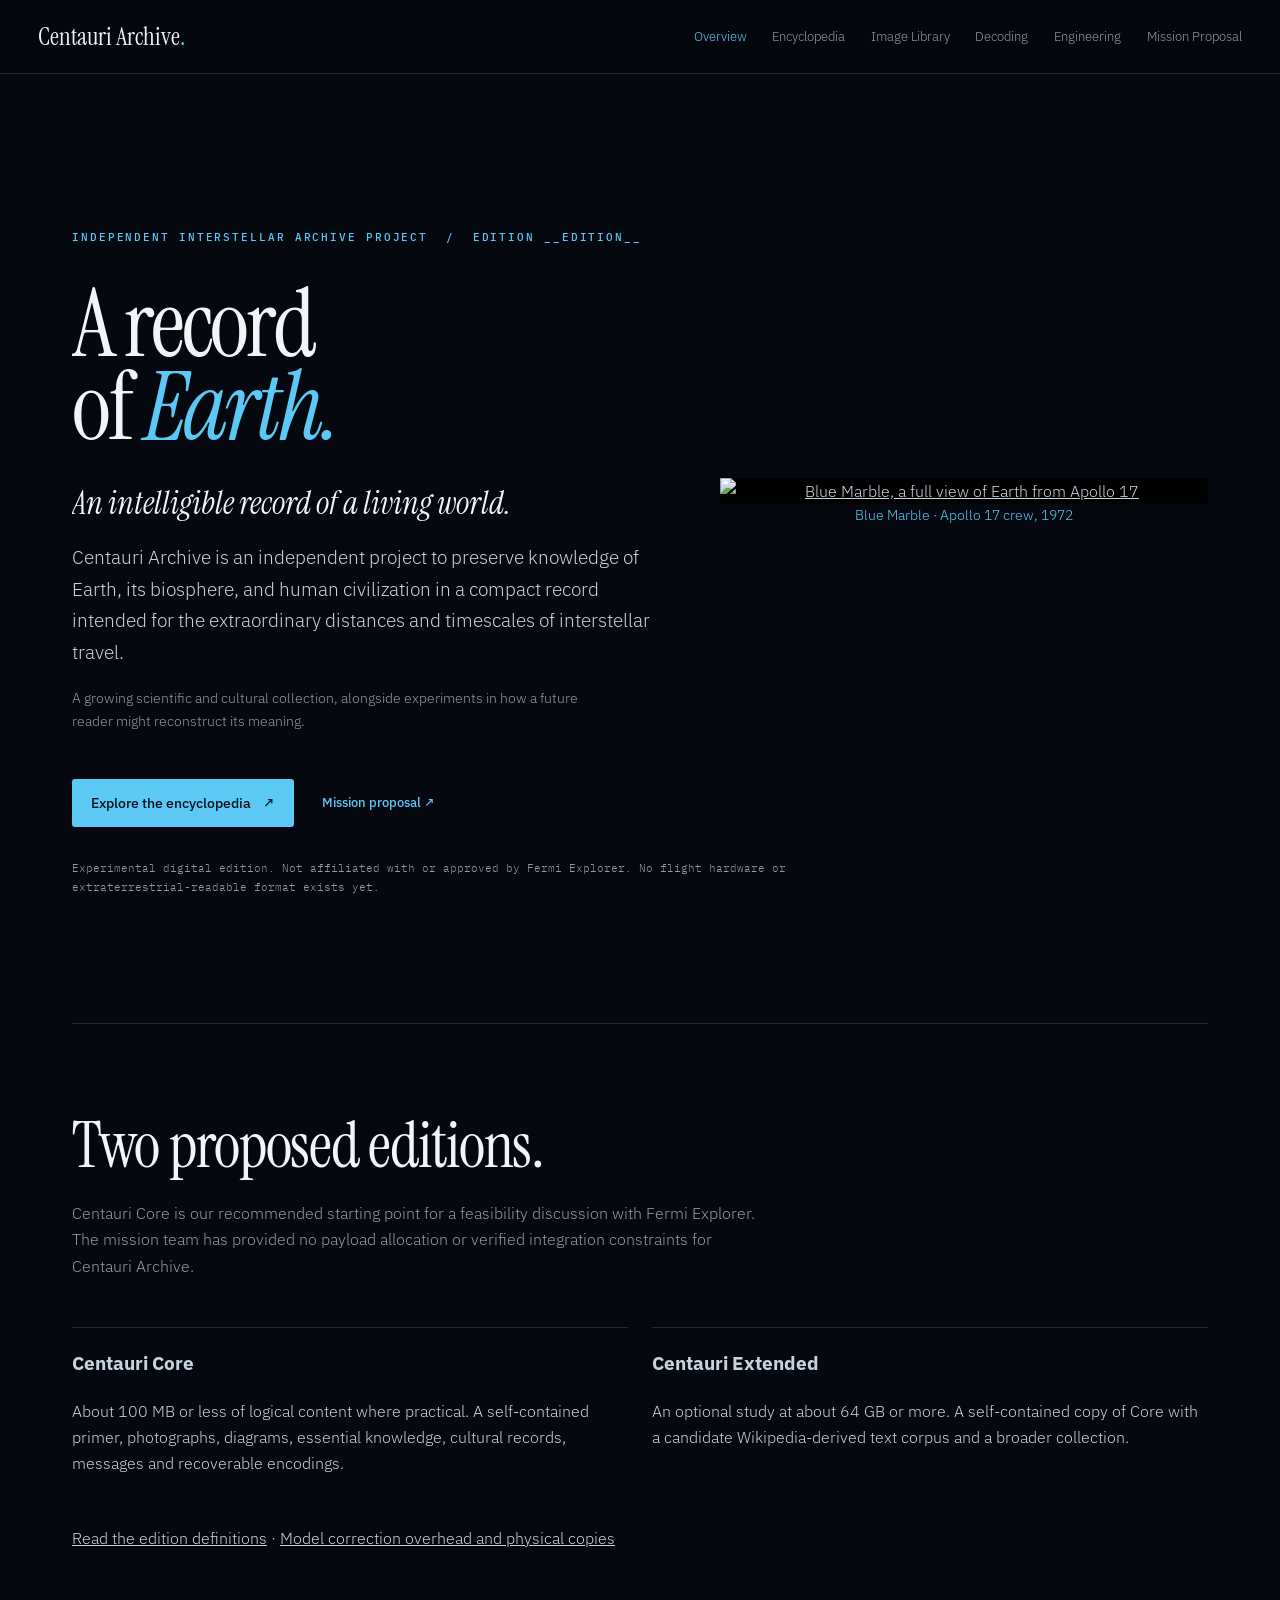
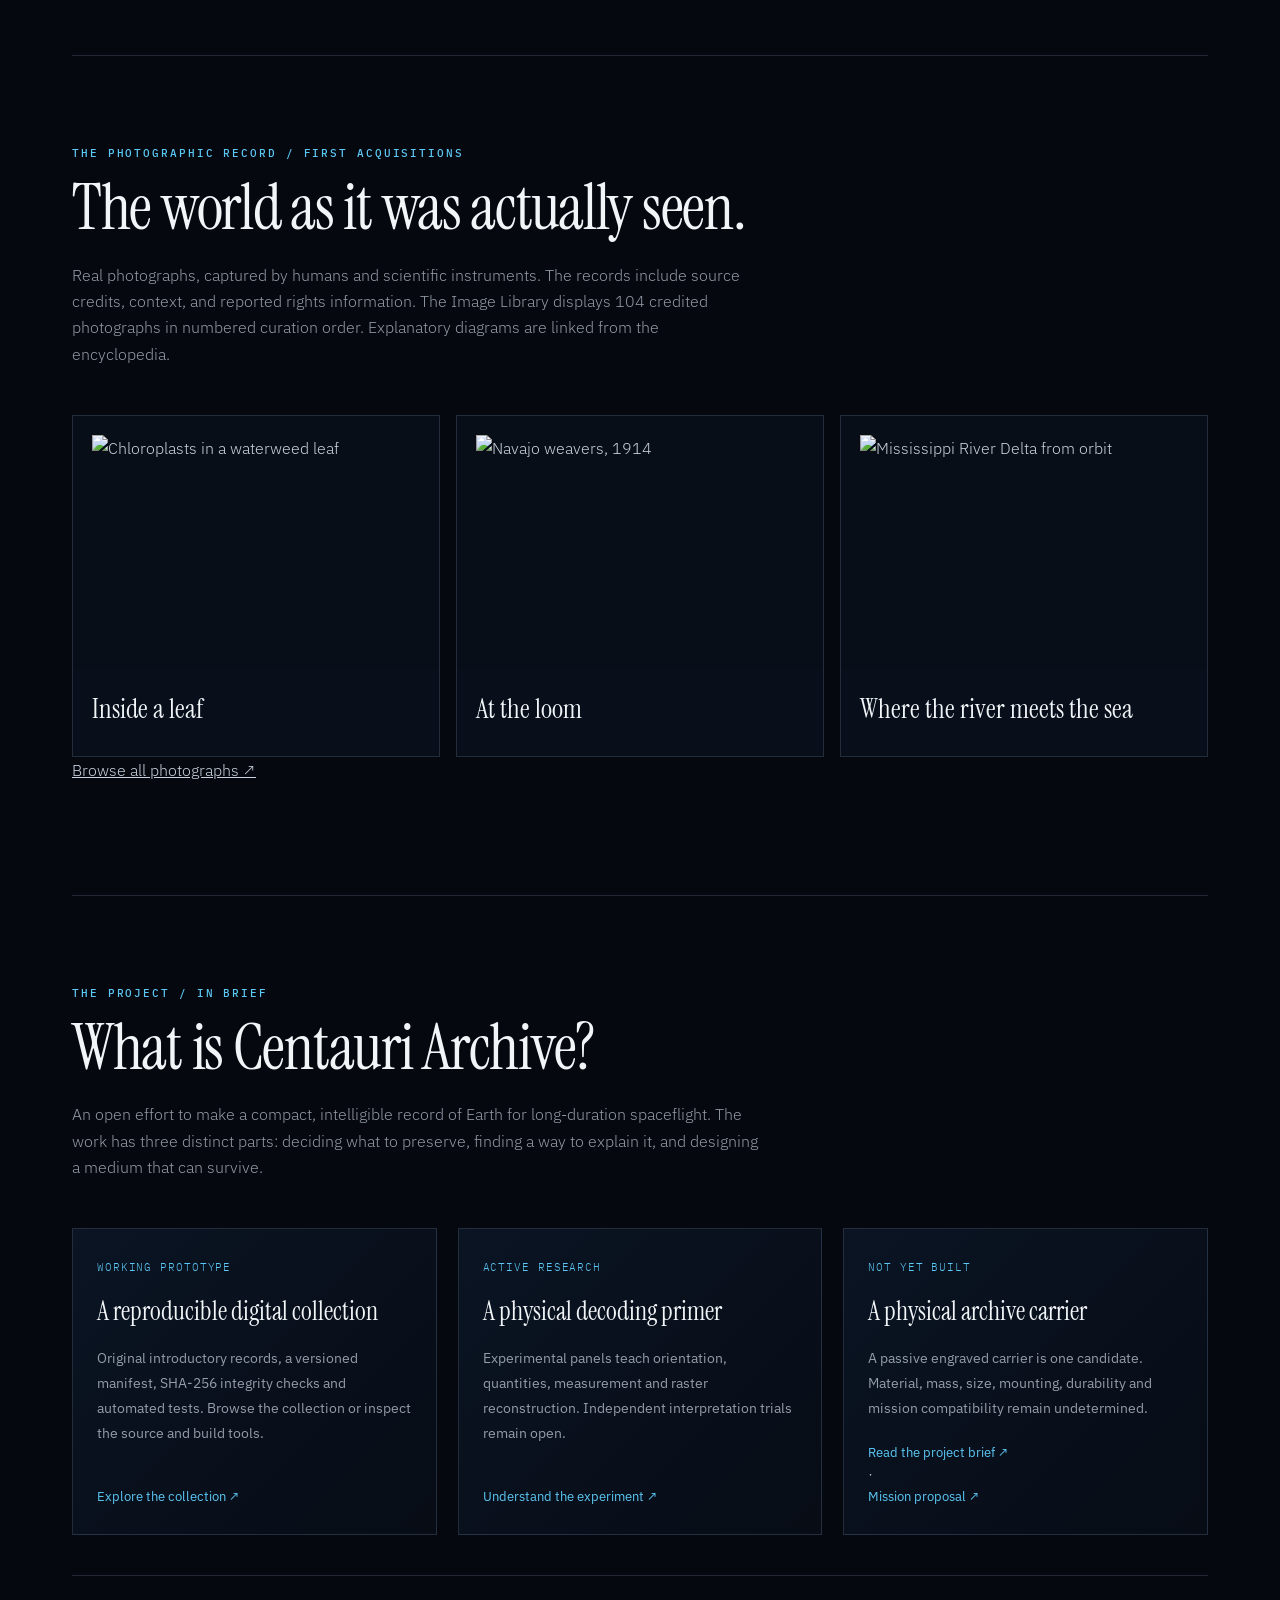
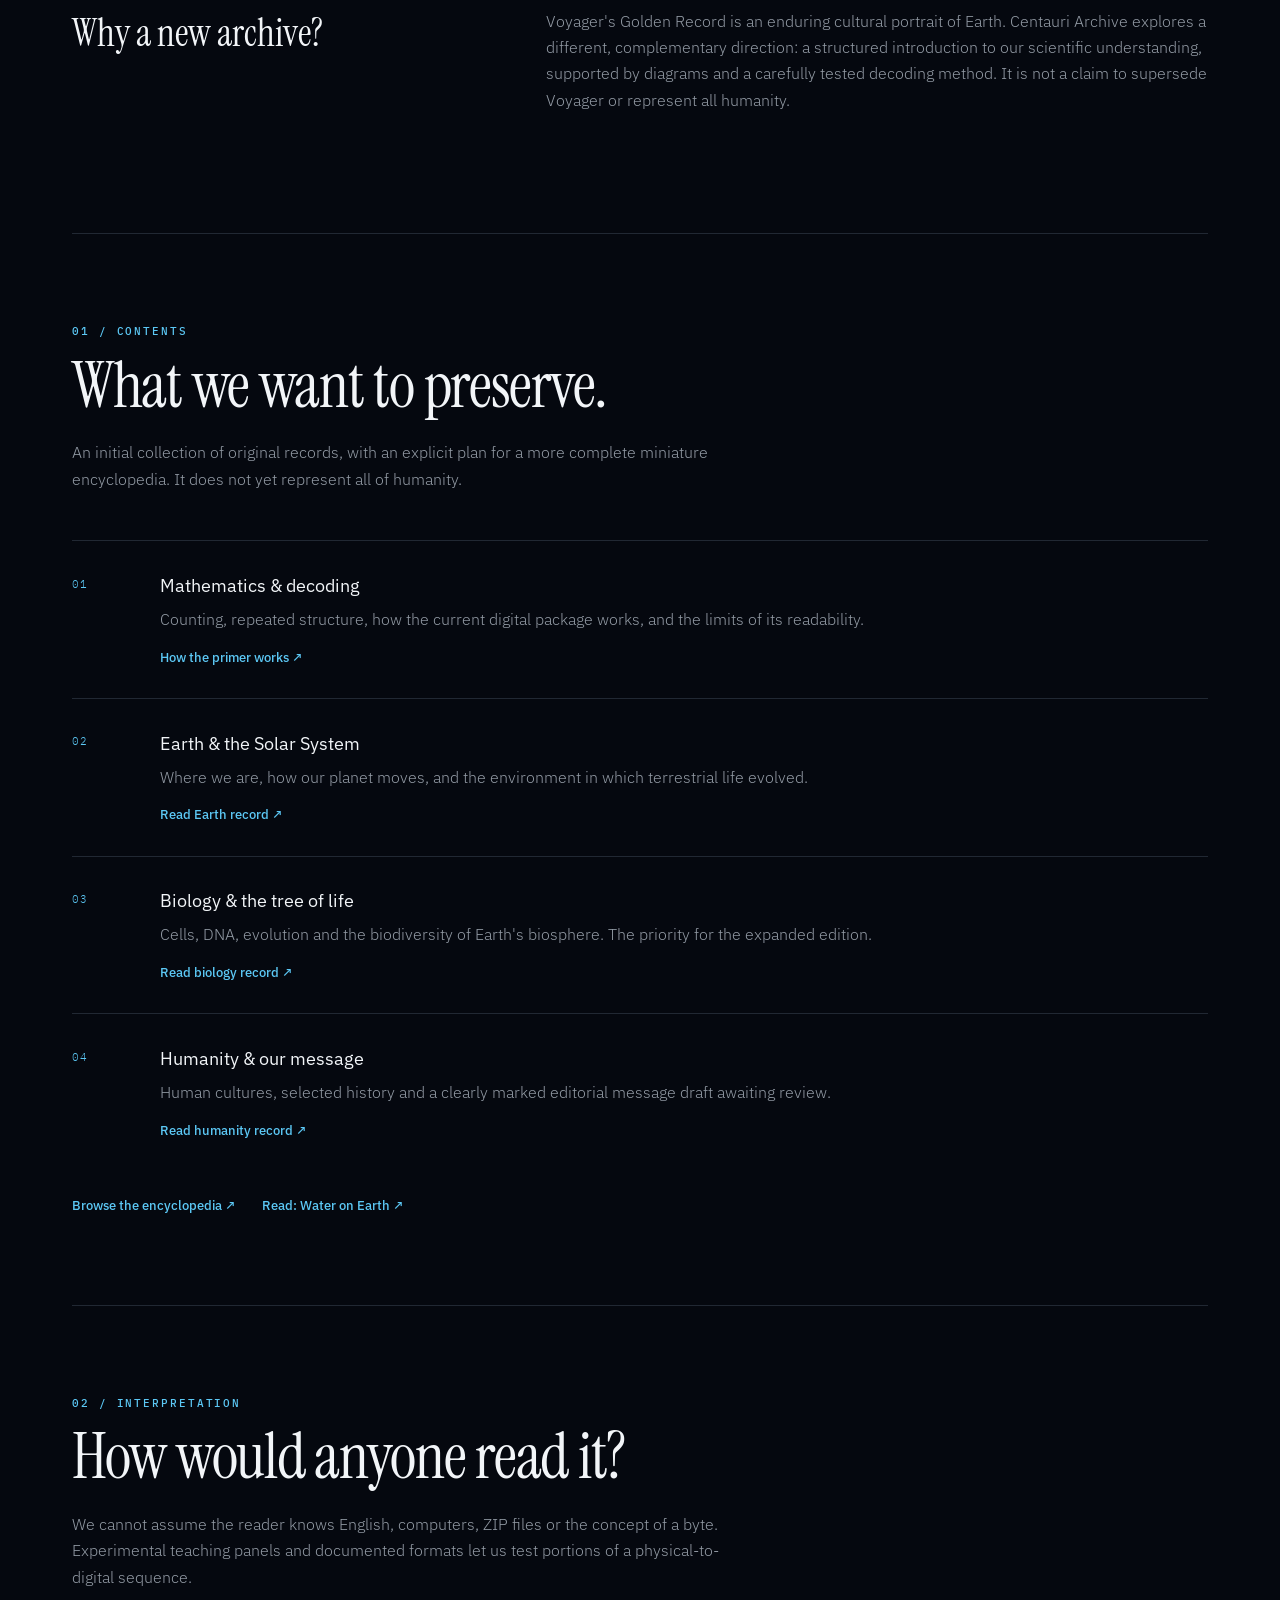
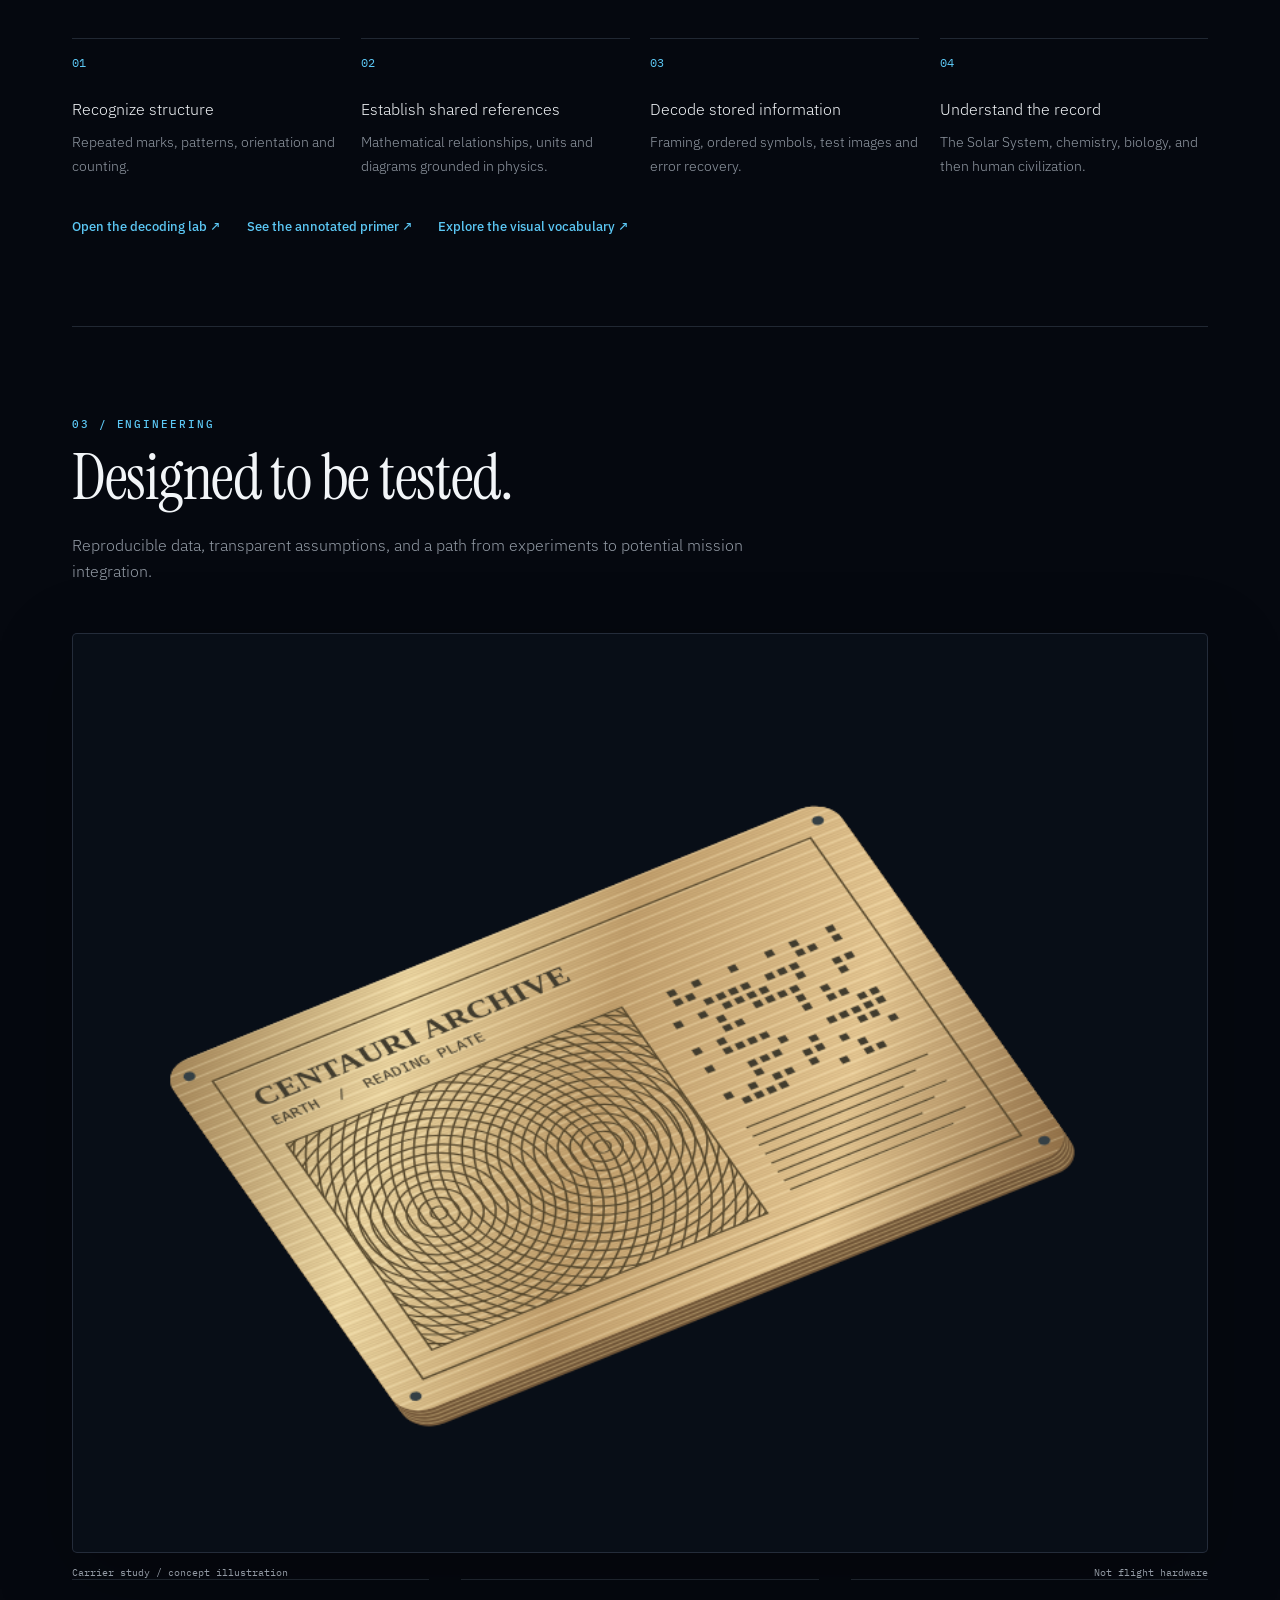
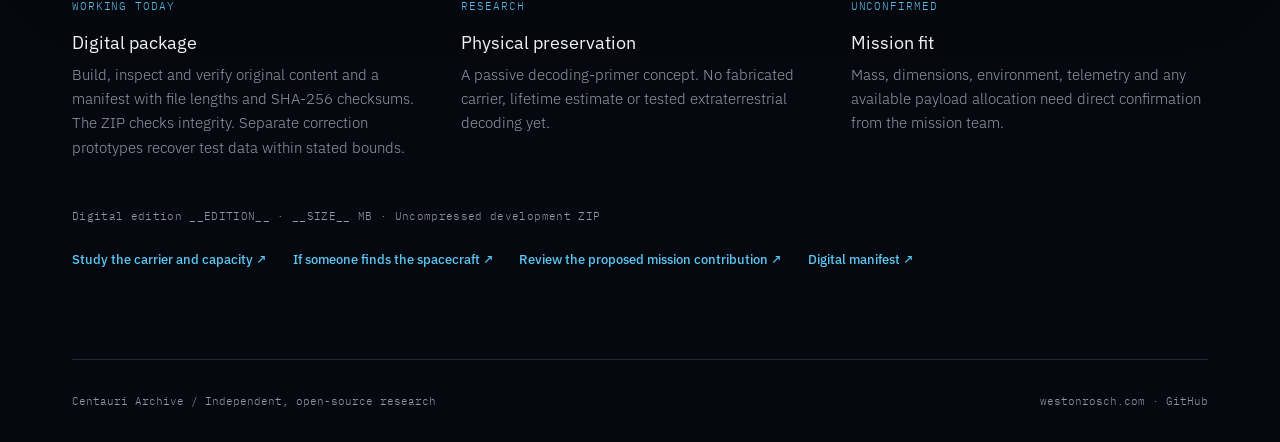
==== commit 19afb843: "Publish Phase II software specimens and update the feasibility study" ====
--- a/website/index.html
+++ b/website/index.html
@@ -89,7 +89,7 @@
       <div><p class="status-label">UNCONFIRMED</p><h3>Mission fit</h3><p>Mass, dimensions, environment, telemetry and any available payload allocation need direct confirmation from the mission team.</p></div>
     </div>
     <p class="meta">Digital edition __EDITION__ · __SIZE__ MB · Uncompressed development ZIP</p>
-    <div class="doc-links"><a href="engineering.html">Study the carrier and capacity ↗</a><a href="proposal.html">Review the proposed mission contribution ↗</a><a href="downloads/manifest.json">Digital manifest ↗</a></div>
+    <div class="doc-links"><a href="engineering.html">Study the carrier and capacity ↗</a><a href="discovery.html">If someone finds the spacecraft ↗</a><a href="proposal.html">Review the proposed mission contribution ↗</a><a href="downloads/manifest.json">Digital manifest ↗</a></div>
   </section>
 </main>
 <footer class="footer wrap"><span>Centauri Archive / Independent, open-source research</span><span><a href="https://westonrosch.com">westonrosch.com</a> · <a href="https://github.com/InterstellarNerd8760/centauri-archive">GitHub</a></span></footer>
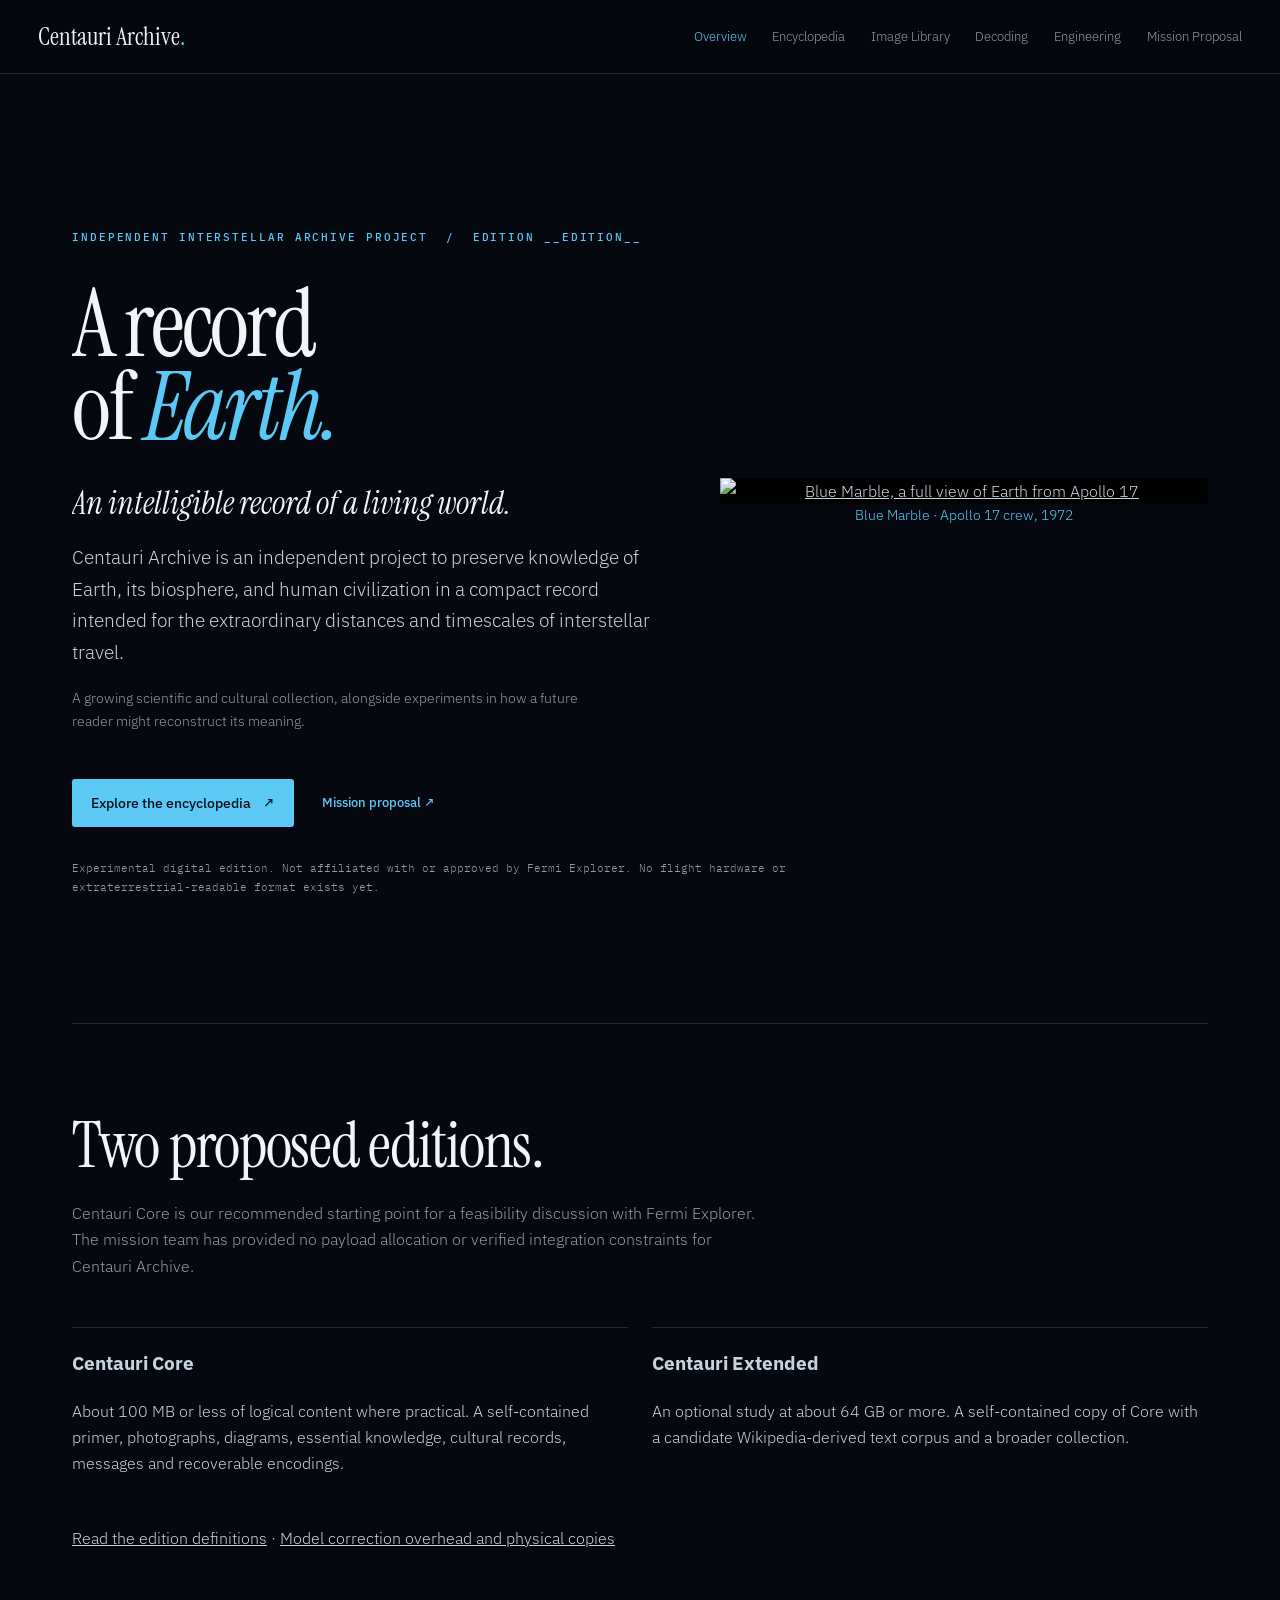
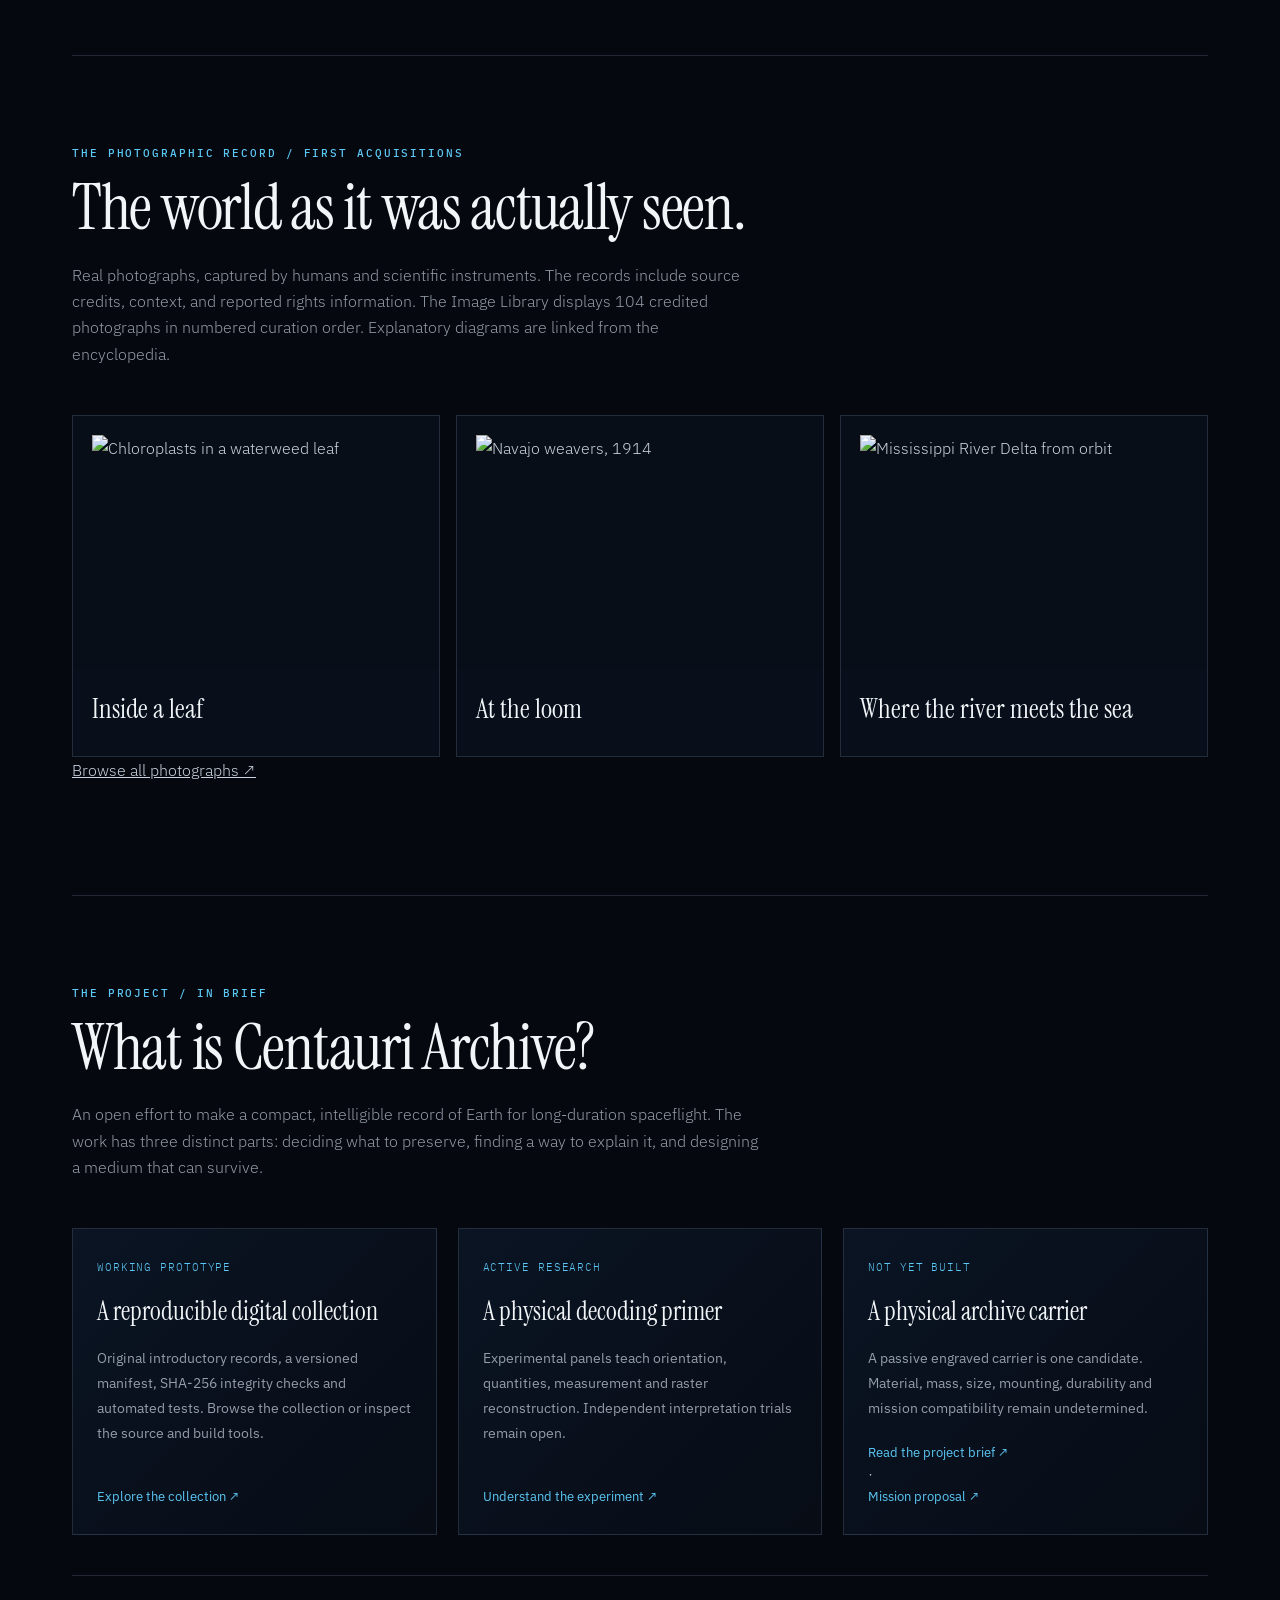
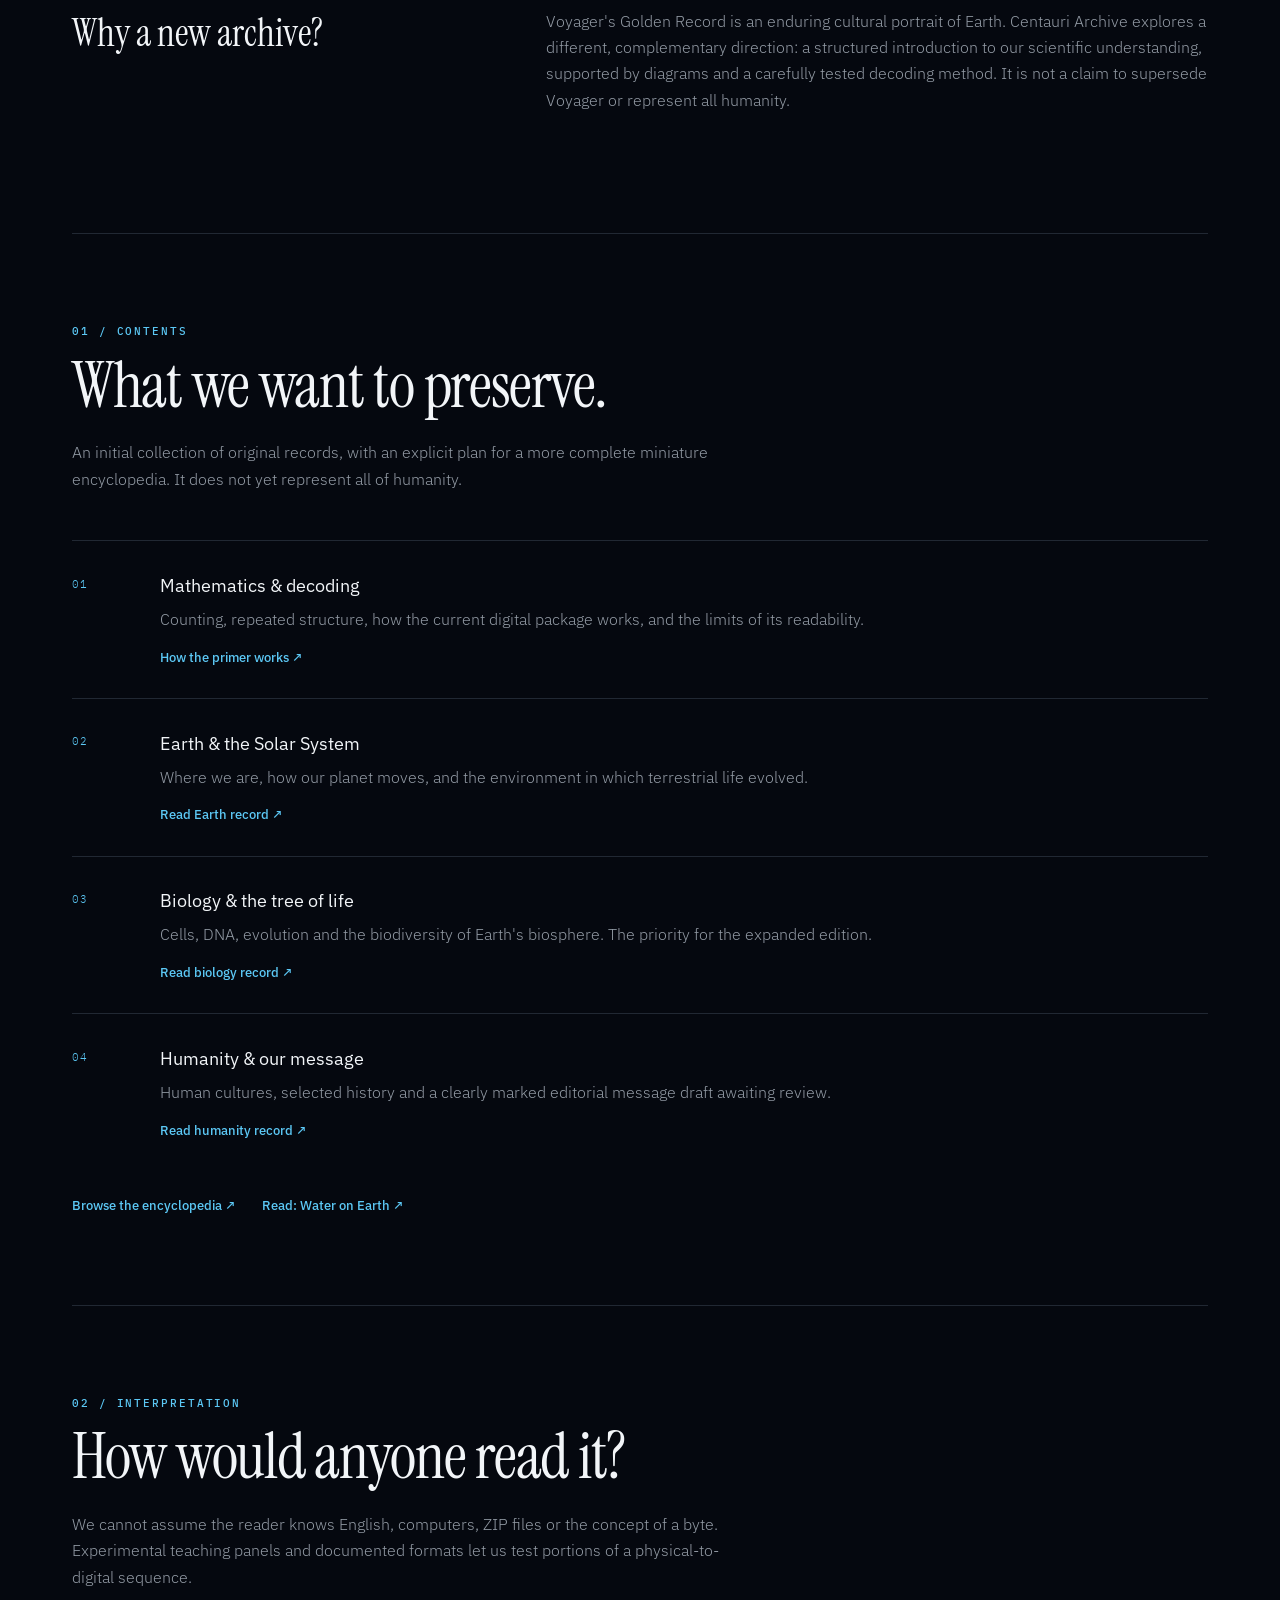
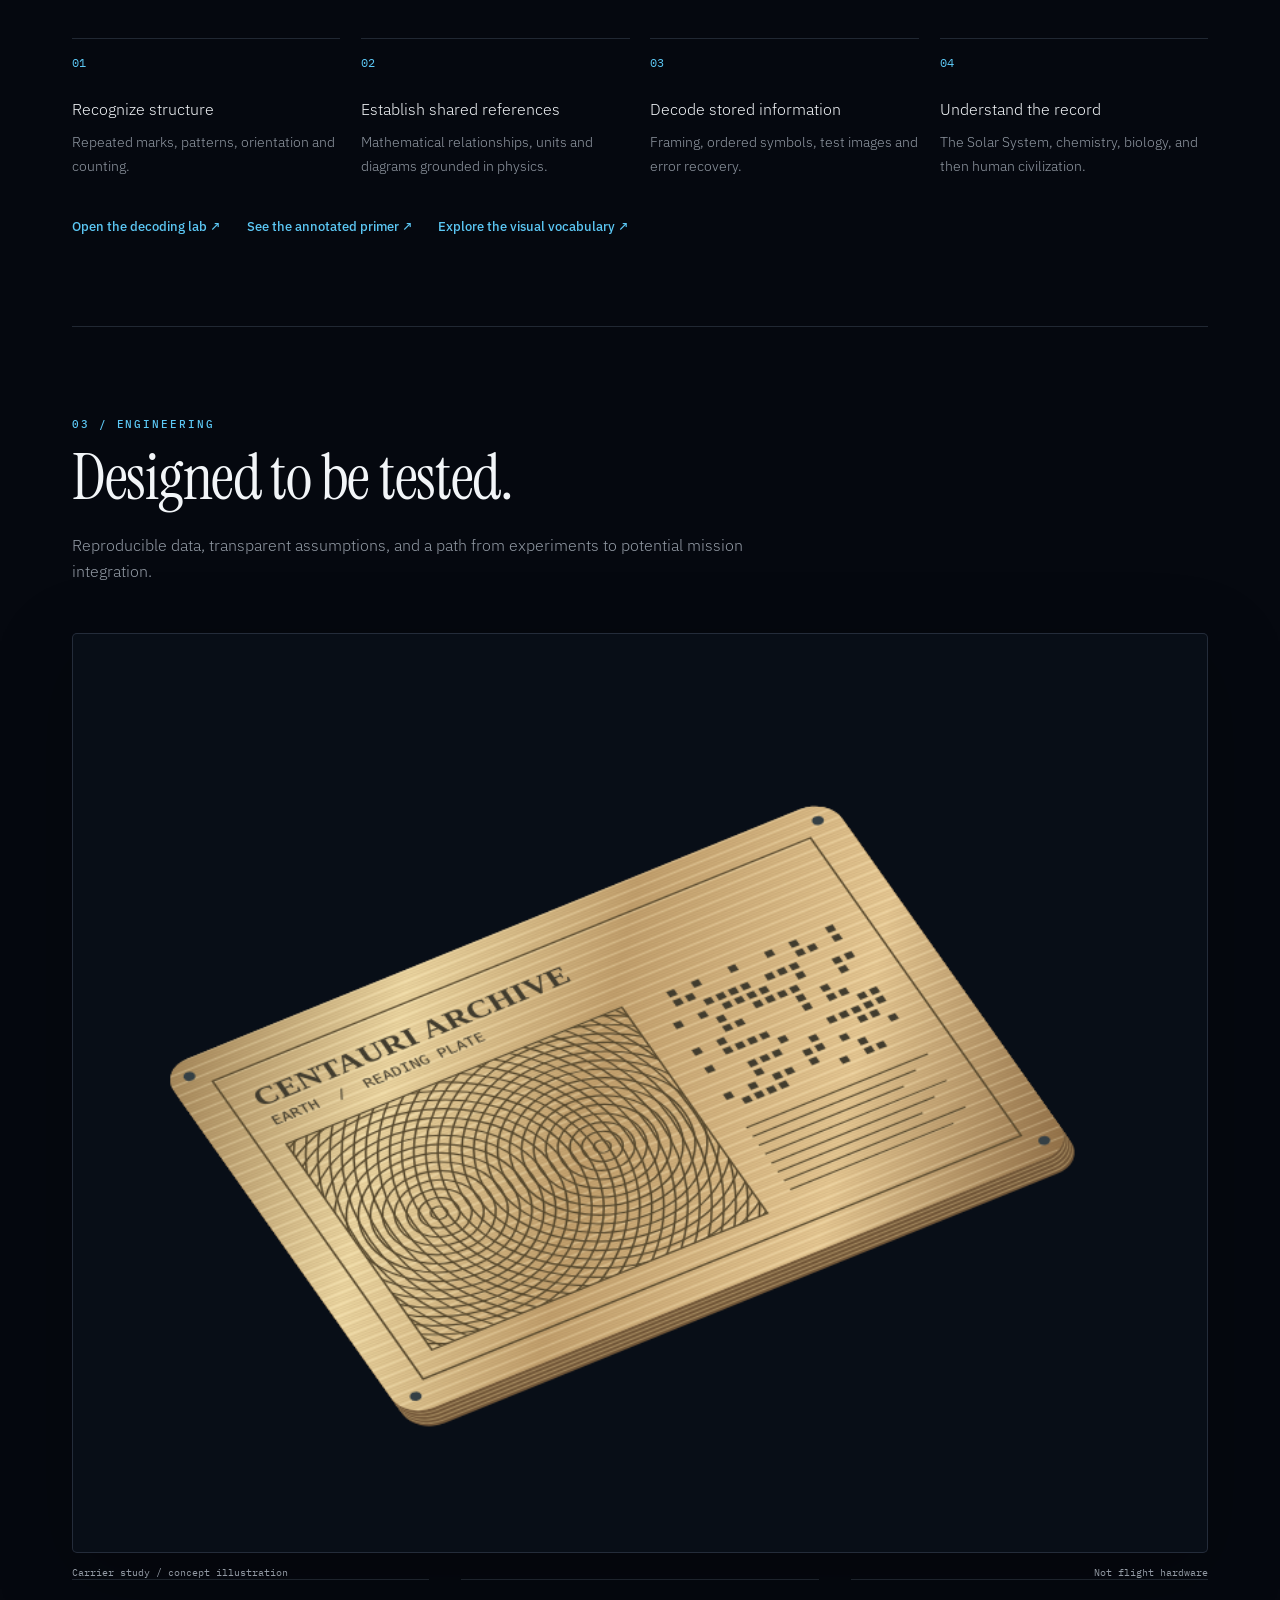
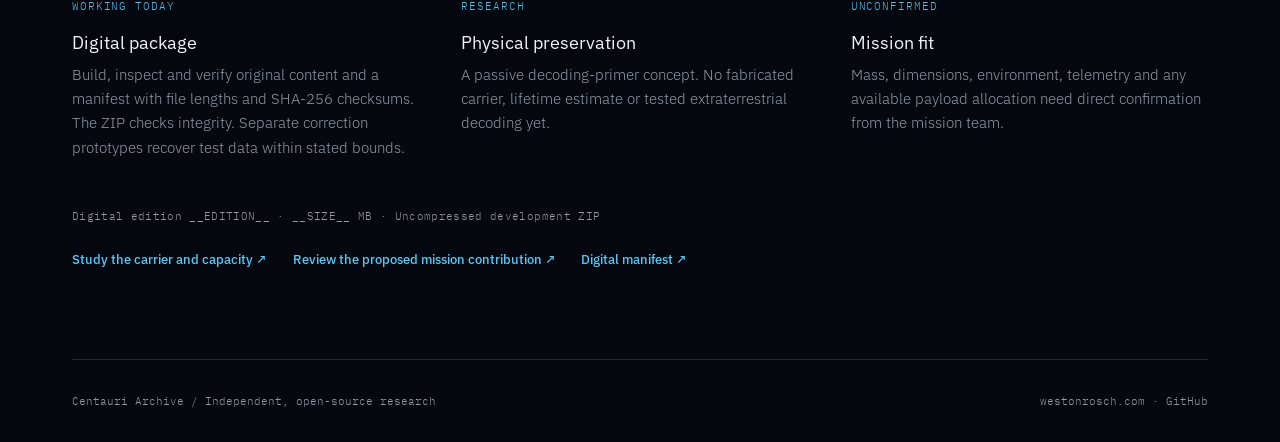
==== commit 1a07e5f1: "Merge pull request #13 from InterstellarNerd8760/centauri-core-proposal-and-prototypes Propose Centa" ====
--- a/website/index.html
+++ b/website/index.html
@@ -89,7 +89,7 @@
       <div><p class="status-label">UNCONFIRMED</p><h3>Mission fit</h3><p>Mass, dimensions, environment, telemetry and any available payload allocation need direct confirmation from the mission team.</p></div>
     </div>
     <p class="meta">Digital edition __EDITION__ · __SIZE__ MB · Uncompressed development ZIP</p>
-    <div class="doc-links"><a href="engineering.html">Study the carrier and capacity ↗</a><a href="discovery.html">If someone finds the spacecraft ↗</a><a href="proposal.html">Review the proposed mission contribution ↗</a><a href="downloads/manifest.json">Digital manifest ↗</a></div>
+    <div class="doc-links"><a href="engineering.html">Study the carrier and capacity ↗</a><a href="proposal.html">Review the proposed mission contribution ↗</a><a href="downloads/manifest.json">Digital manifest ↗</a></div>
   </section>
 </main>
 <footer class="footer wrap"><span>Centauri Archive / Independent, open-source research</span><span><a href="https://westonrosch.com">westonrosch.com</a> · <a href="https://github.com/InterstellarNerd8760/centauri-archive">GitHub</a></span></footer>
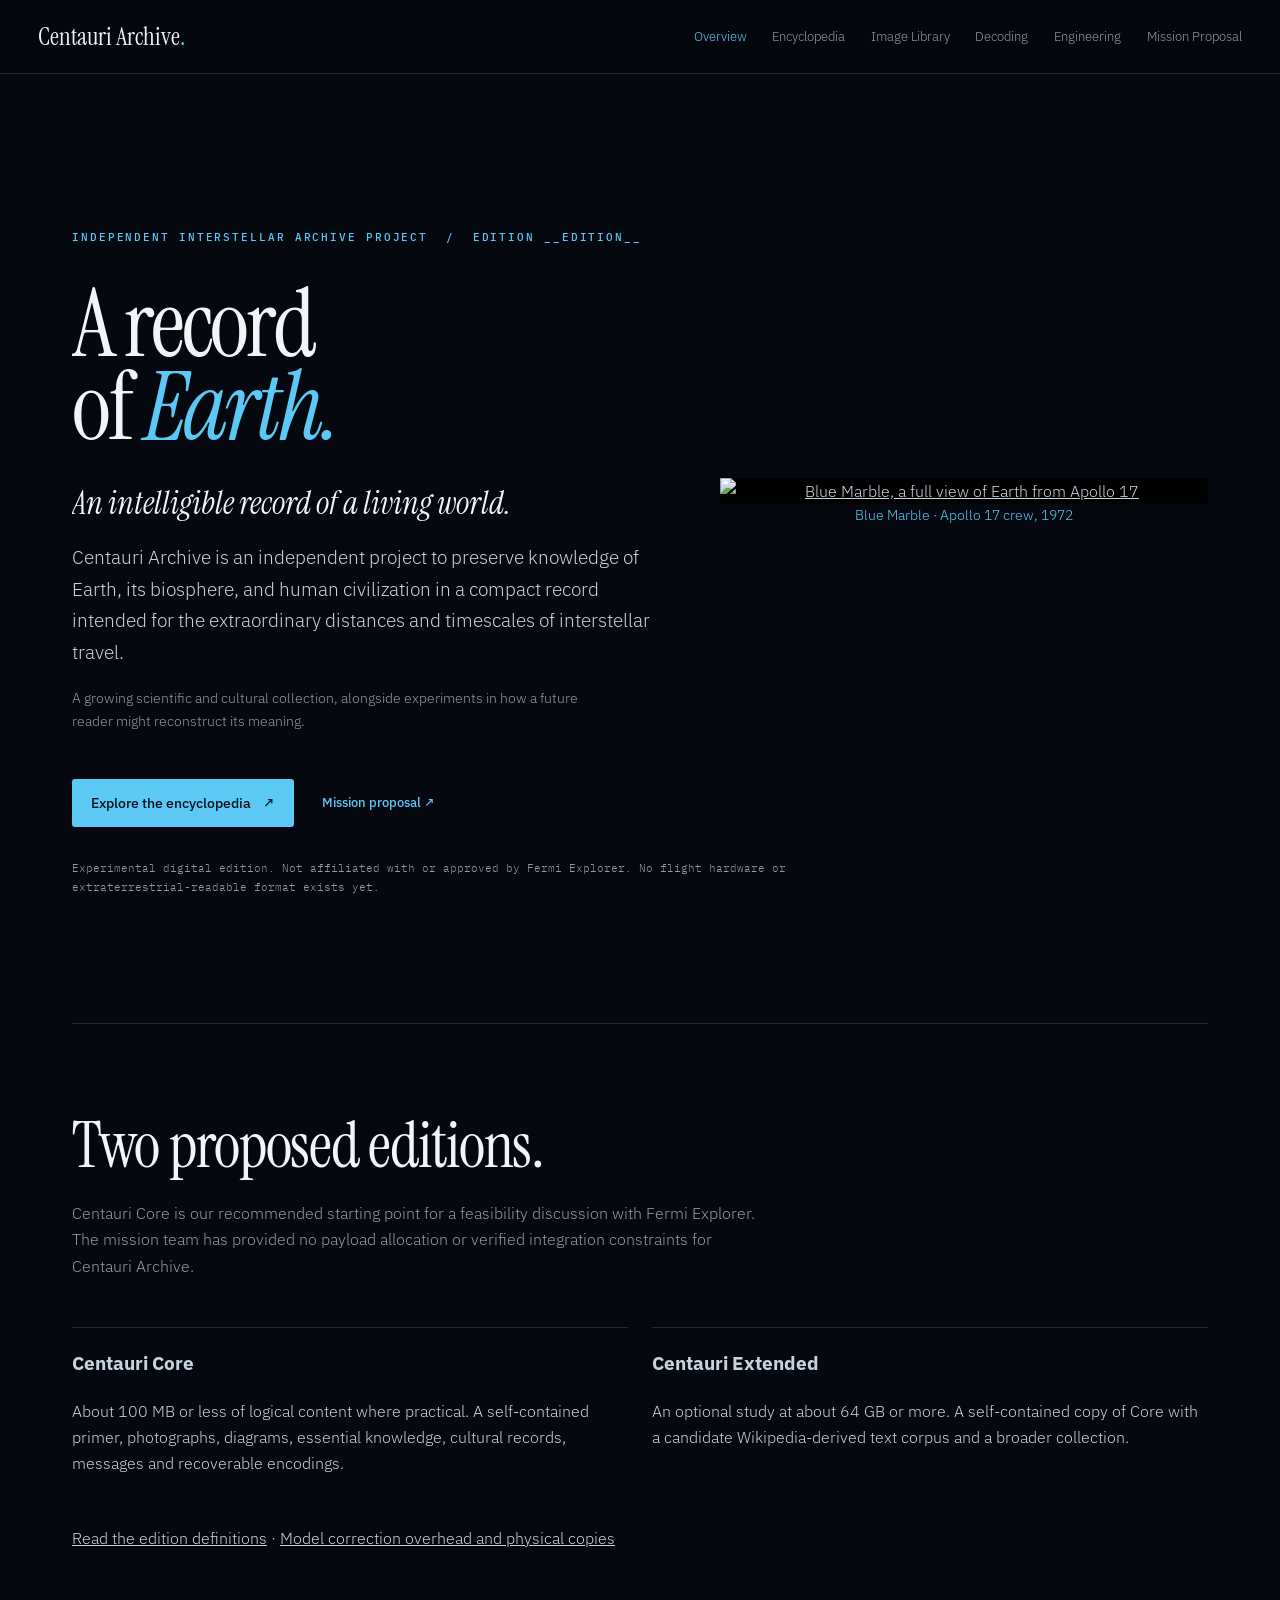
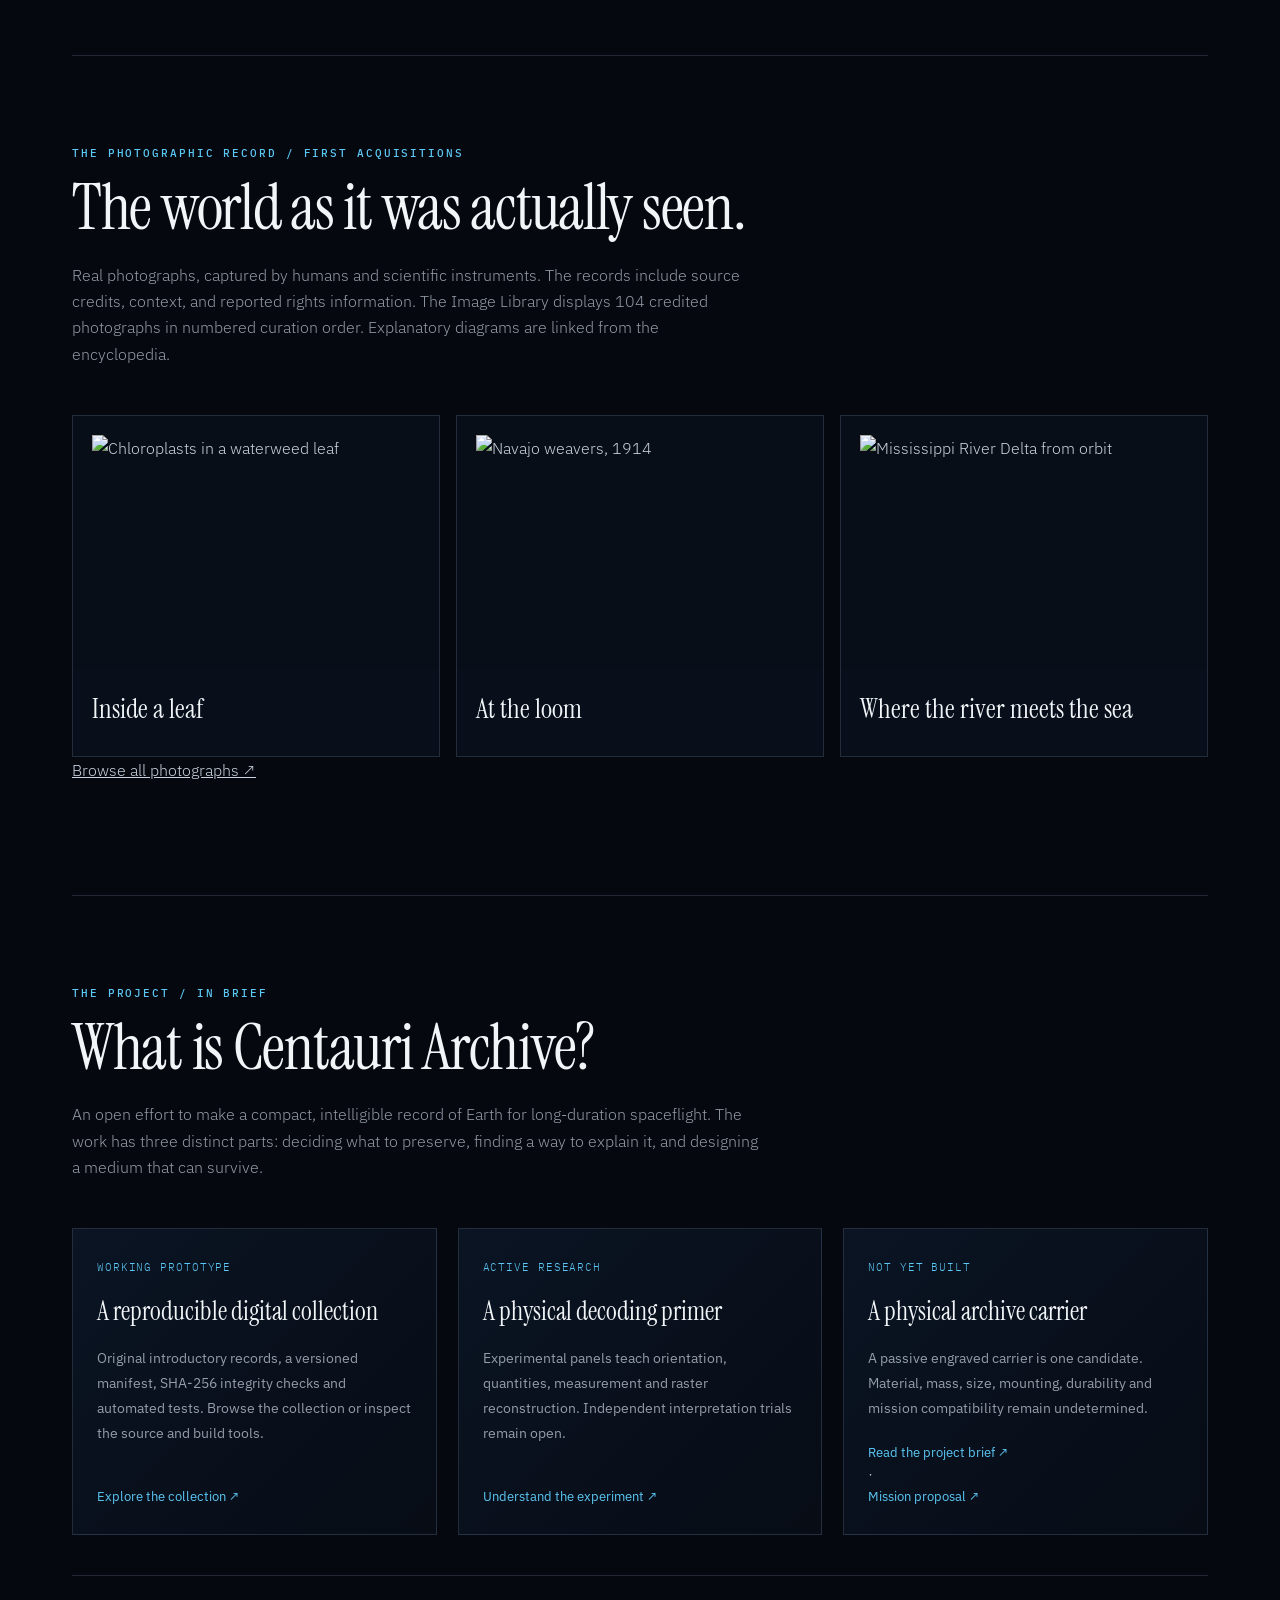
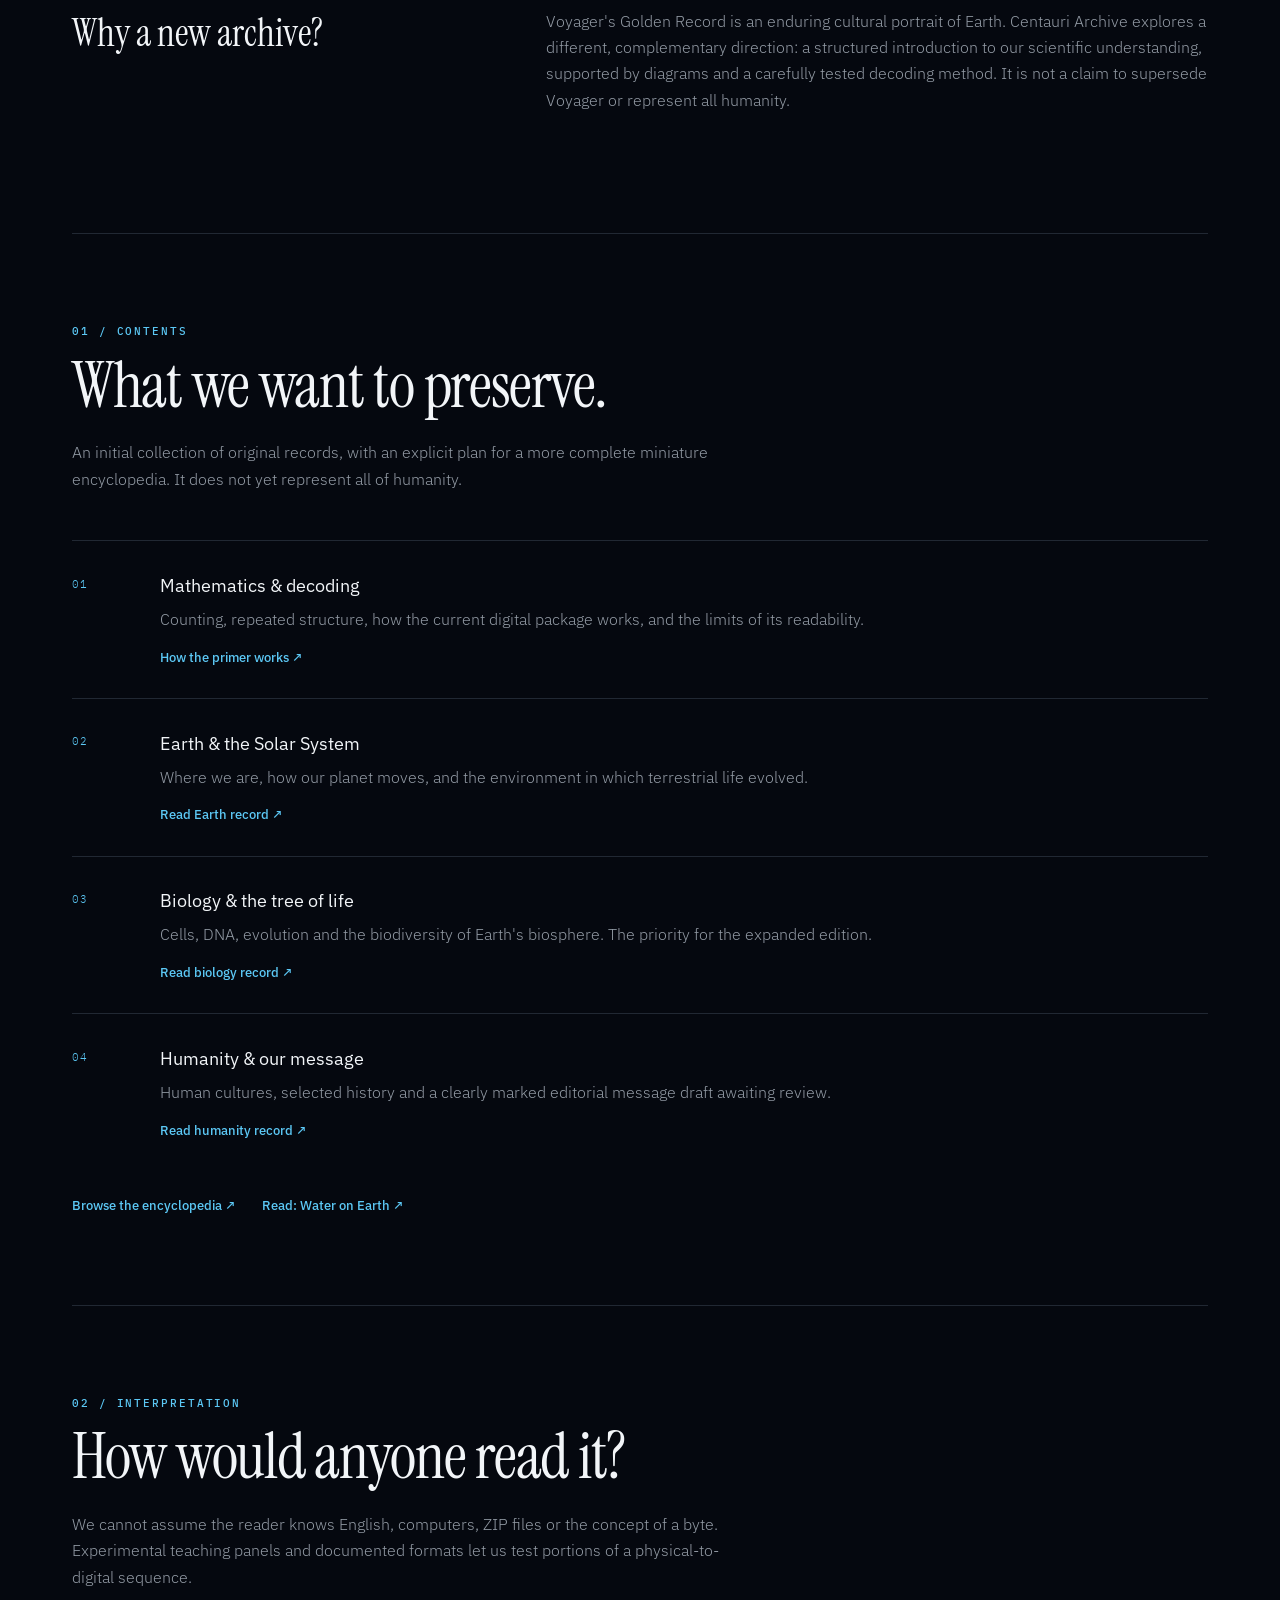
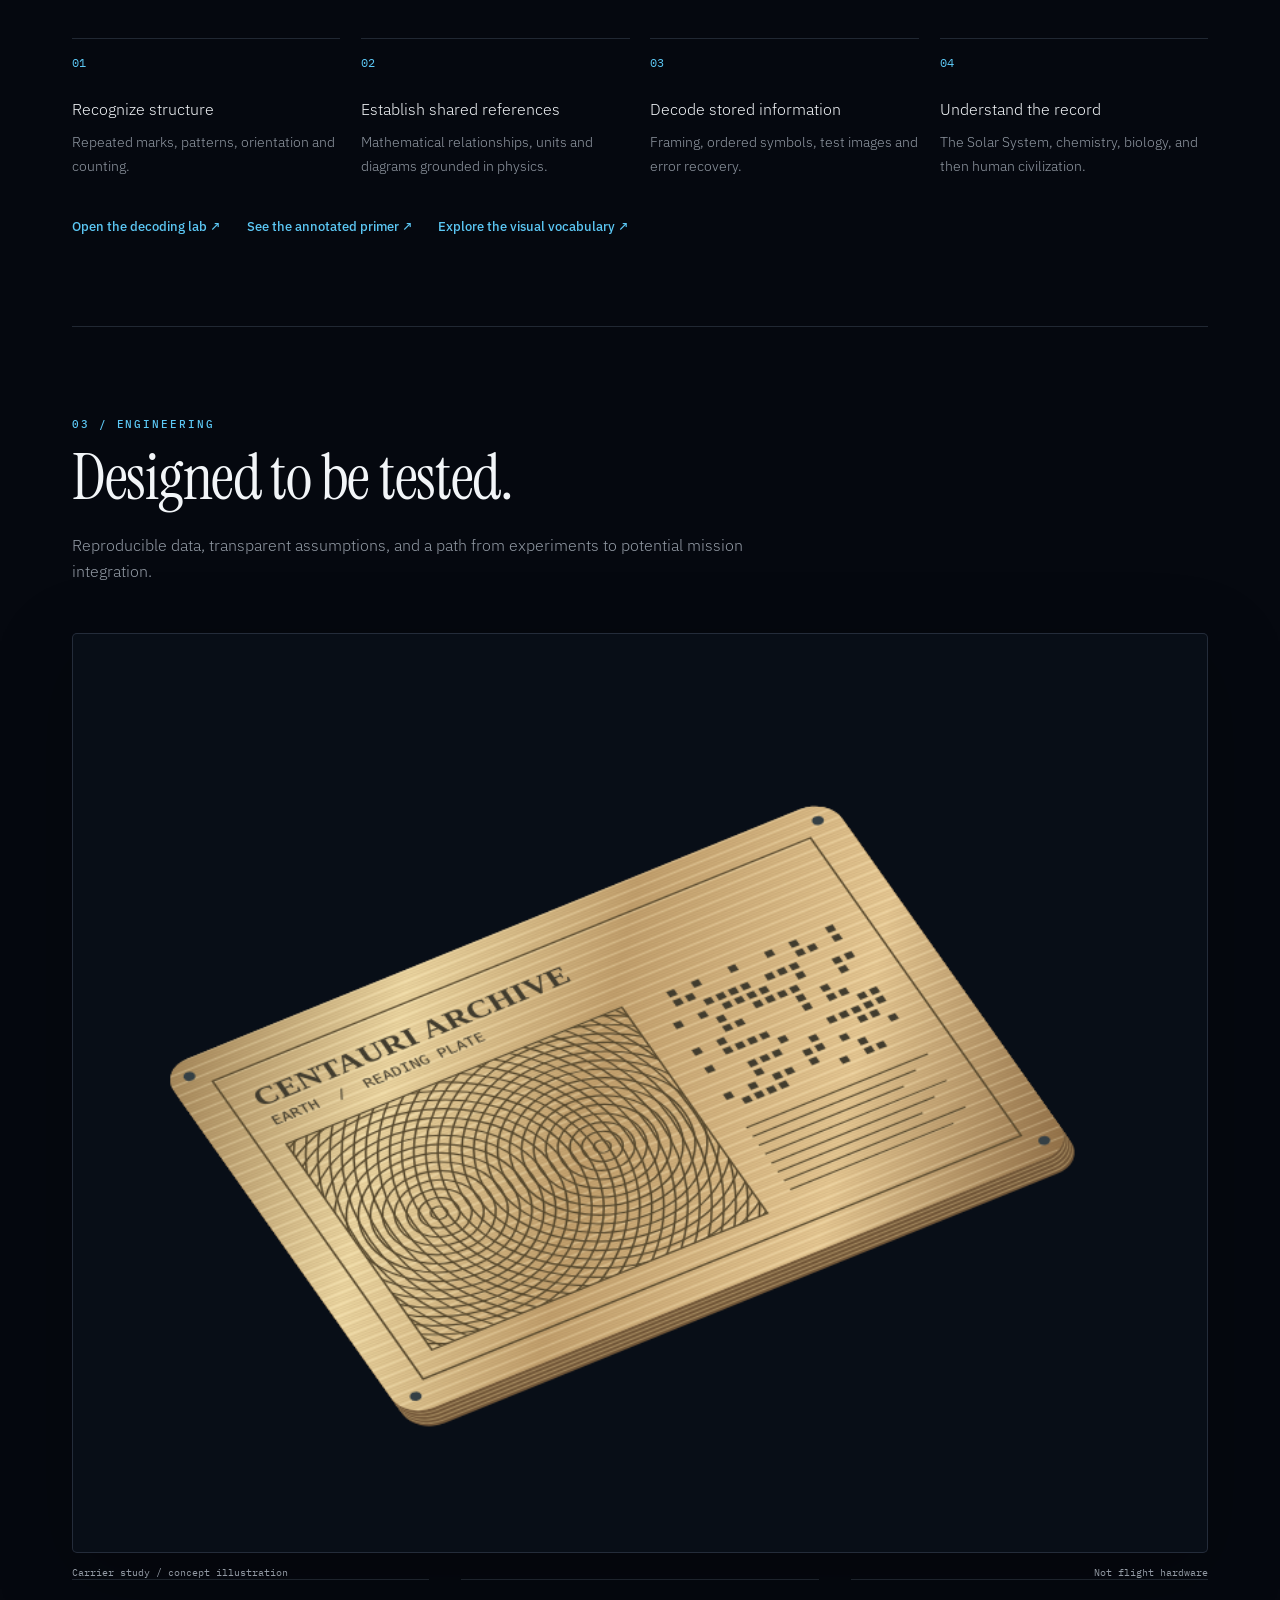
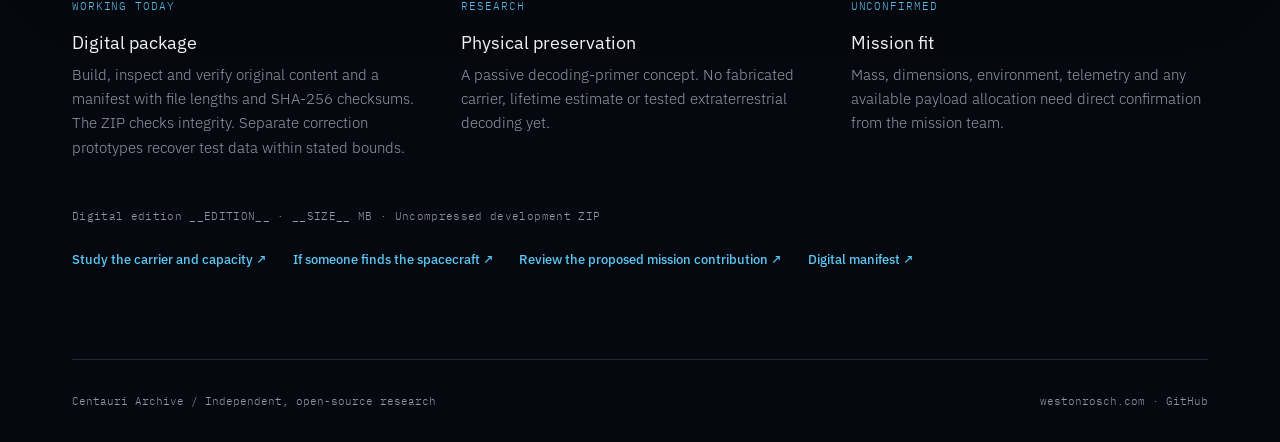
==== commit c04a1d2f: "Merge pull request #14 from InterstellarNerd8760/phase-ii-archive-architecture Develop the Phase II " ====
--- a/website/index.html
+++ b/website/index.html
@@ -89,7 +89,7 @@
       <div><p class="status-label">UNCONFIRMED</p><h3>Mission fit</h3><p>Mass, dimensions, environment, telemetry and any available payload allocation need direct confirmation from the mission team.</p></div>
     </div>
     <p class="meta">Digital edition __EDITION__ · __SIZE__ MB · Uncompressed development ZIP</p>
-    <div class="doc-links"><a href="engineering.html">Study the carrier and capacity ↗</a><a href="proposal.html">Review the proposed mission contribution ↗</a><a href="downloads/manifest.json">Digital manifest ↗</a></div>
+    <div class="doc-links"><a href="engineering.html">Study the carrier and capacity ↗</a><a href="discovery.html">If someone finds the spacecraft ↗</a><a href="proposal.html">Review the proposed mission contribution ↗</a><a href="downloads/manifest.json">Digital manifest ↗</a></div>
   </section>
 </main>
 <footer class="footer wrap"><span>Centauri Archive / Independent, open-source research</span><span><a href="https://westonrosch.com">westonrosch.com</a> · <a href="https://github.com/InterstellarNerd8760/centauri-archive">GitHub</a></span></footer>
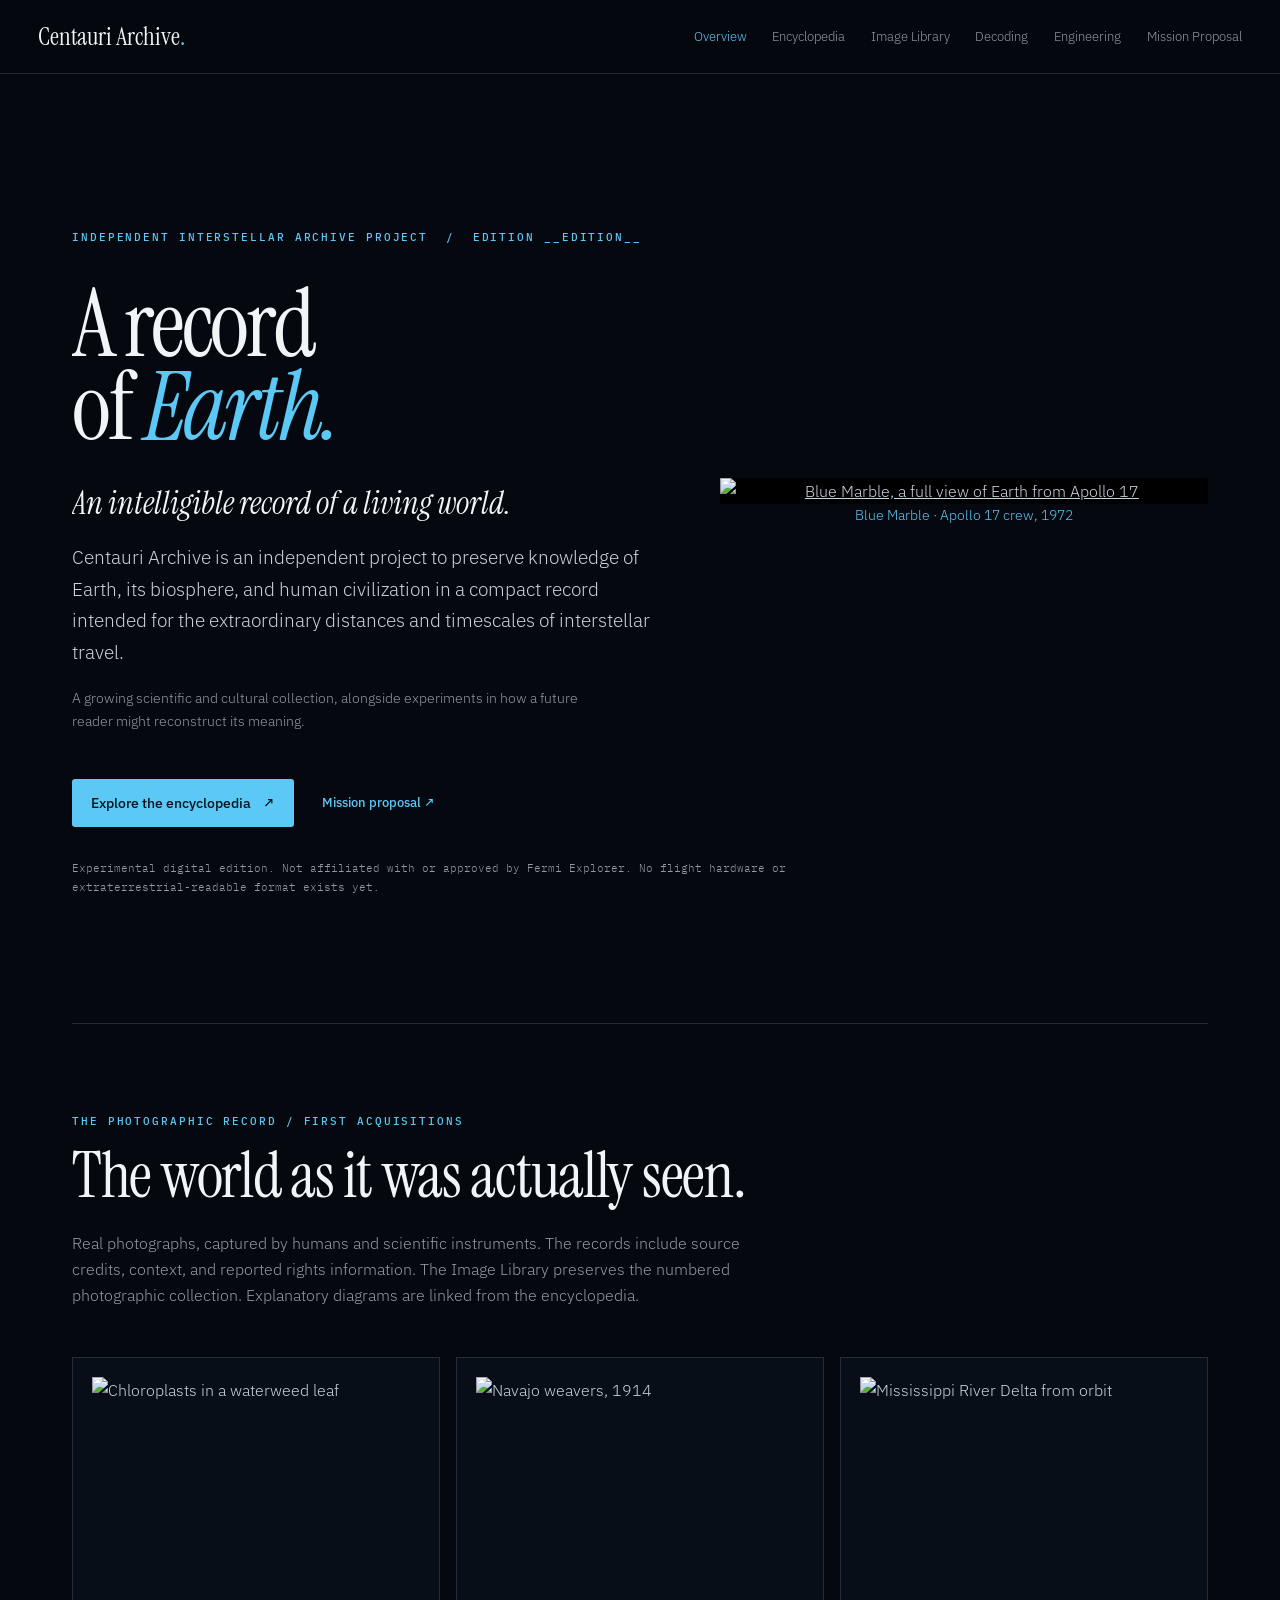
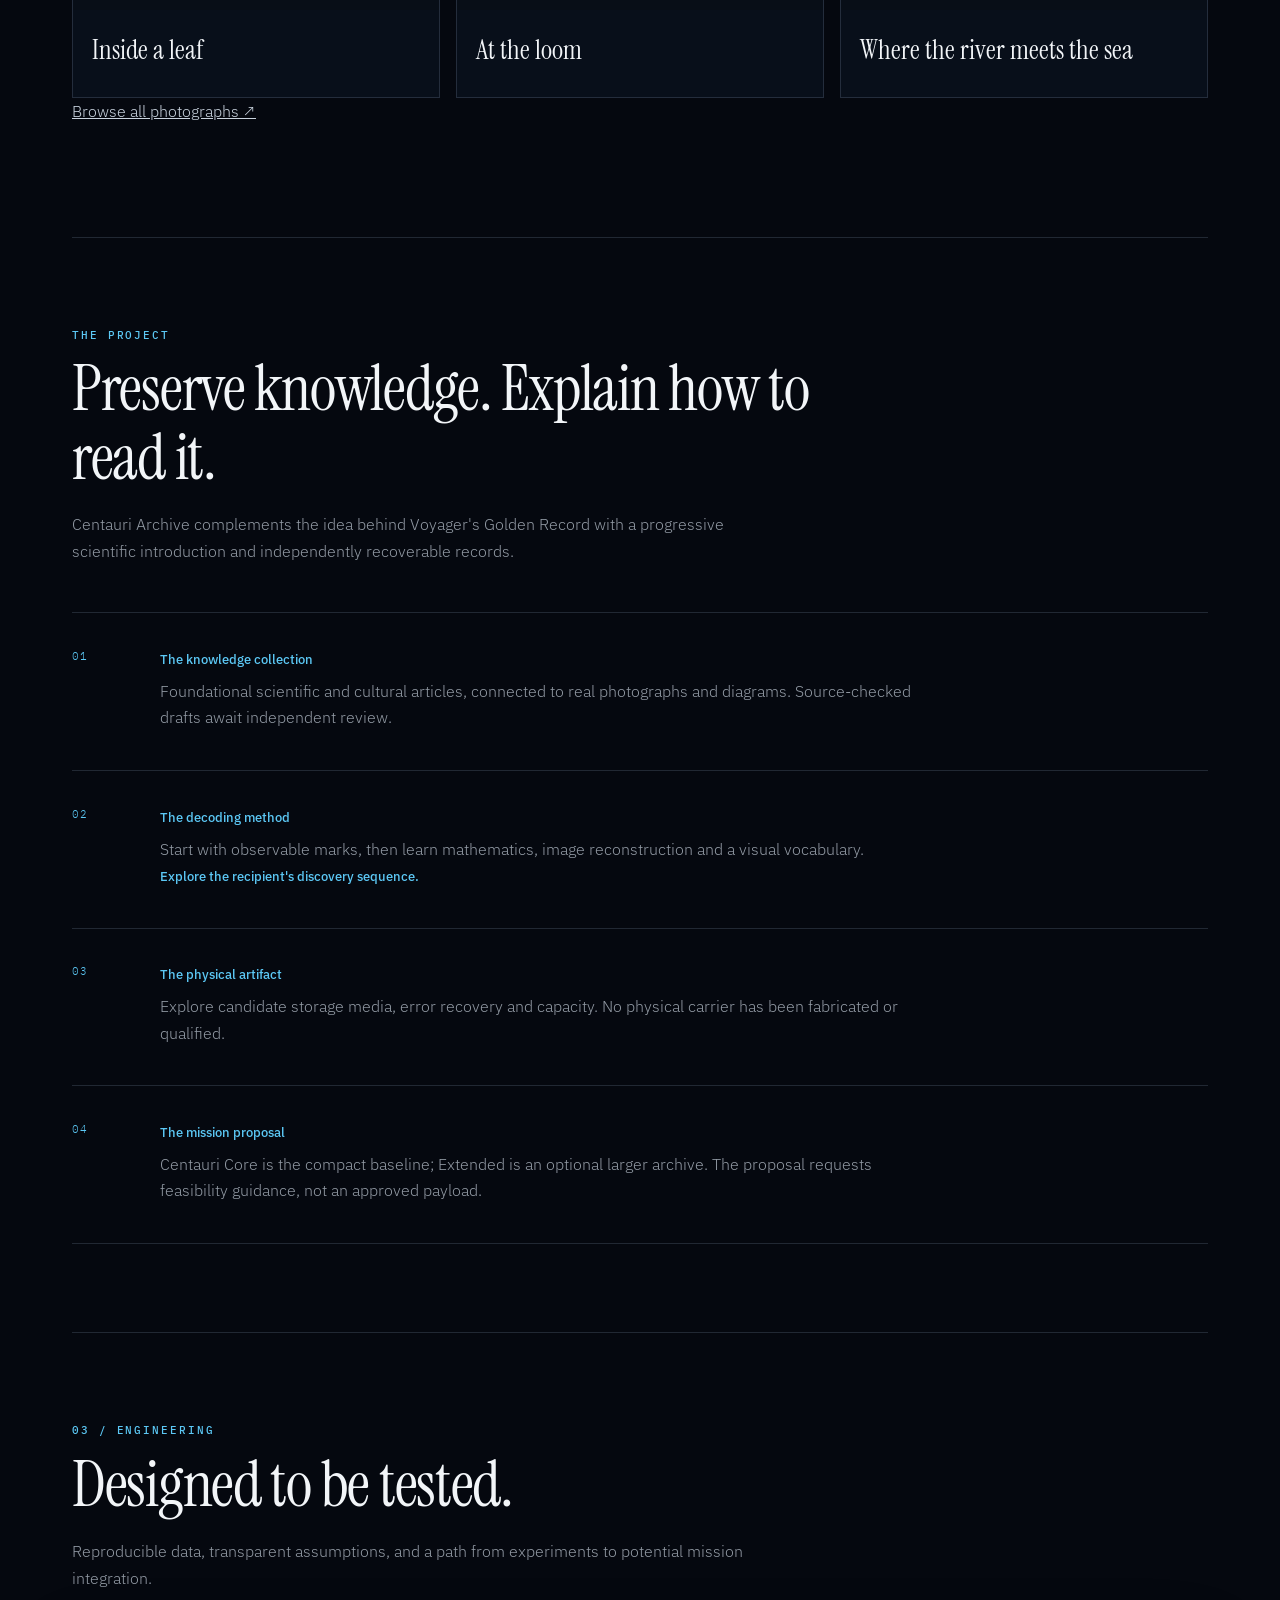
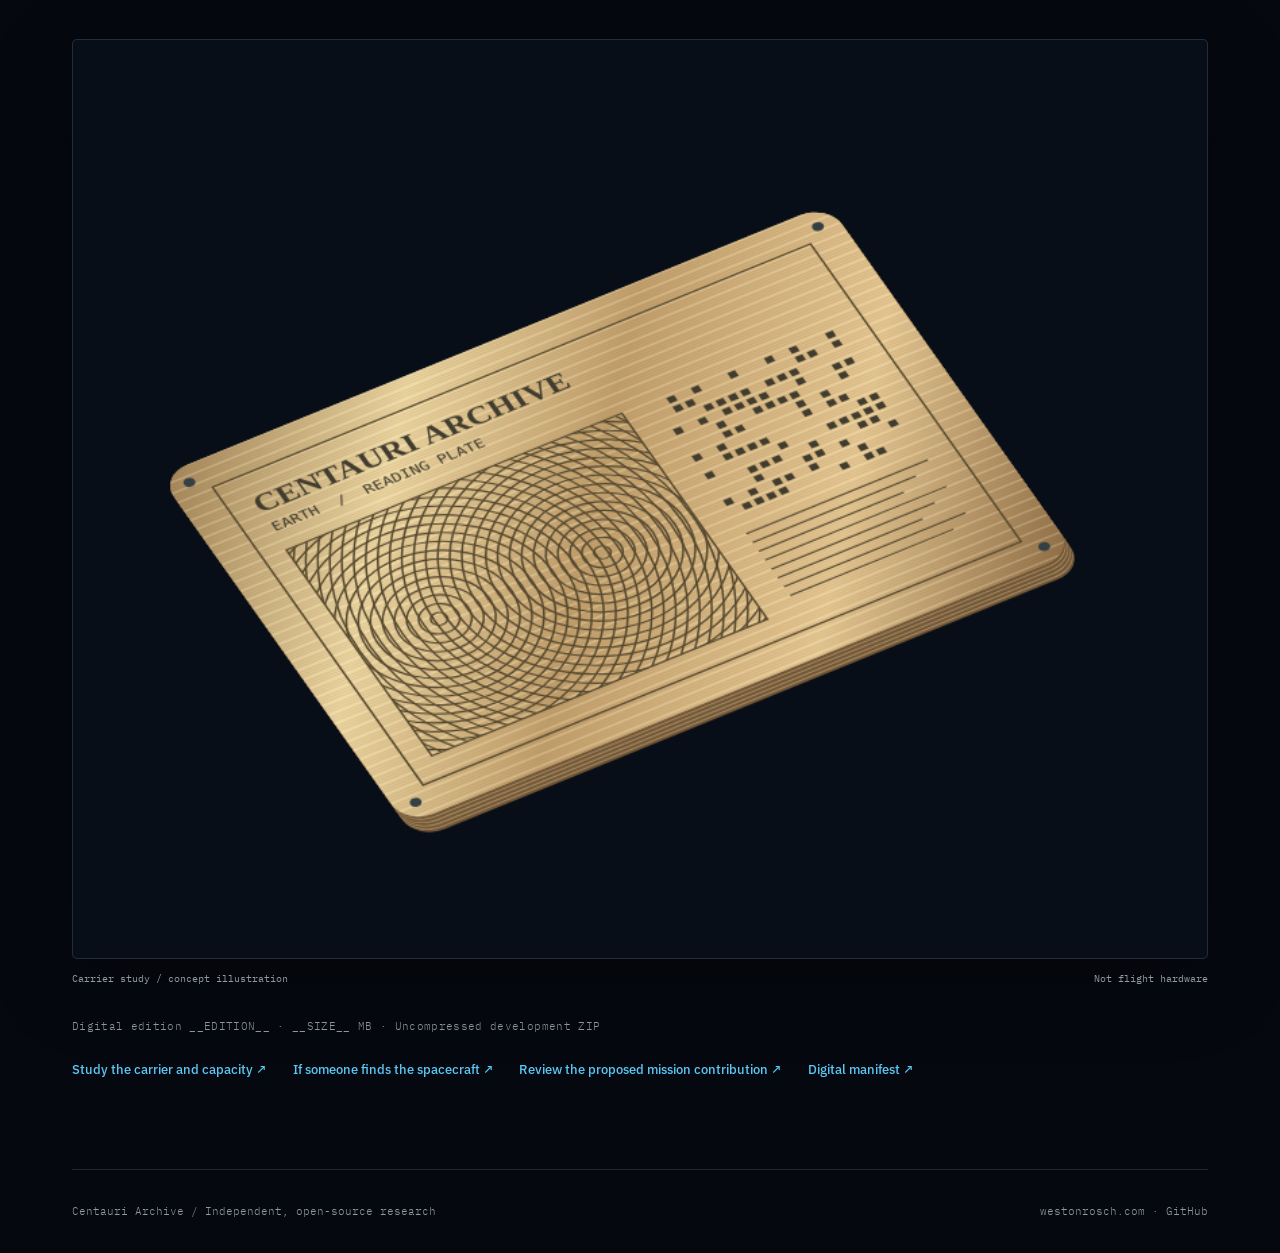
==== commit 92c0403c: "Consolidate overview around four canonical research destinations" ====
--- a/website/index.html
+++ b/website/index.html
@@ -30,20 +30,11 @@
     <p class="disclosure">Experimental digital edition. Not affiliated with or approved by Fermi Explorer. No flight hardware or extraterrestrial-readable format exists yet.</p>
   </section>
 
-  <section class="section wrap" aria-labelledby="edition-title">
-    <div class="section-head"><h2 id="edition-title">Two proposed editions.</h2><p>Centauri Core is our recommended starting point for a feasibility discussion with Fermi Explorer. The mission team has provided no payload allocation or verified integration constraints for Centauri Archive.</p></div>
-    <div class="edition-summary">
-      <div><h3>Centauri Core</h3><p>About 100 MB or less of logical content where practical. A self-contained primer, photographs, diagrams, essential knowledge, cultural records, messages and recoverable encodings.</p></div>
-      <div><h3>Centauri Extended</h3><p>An optional study at about 64 GB or more. A self-contained copy of Core with a candidate Wikipedia-derived text corpus and a broader collection.</p></div>
-    </div>
-    <p><a href="archive-editions.txt">Read the edition definitions</a> · <a href="engineering.html">Model correction overhead and physical copies</a></p>
-  </section>
-
   <section class="section wrap archive-showcase photographic-showcase" id="visuals">
     <div class="section-head">
       <p class="eyebrow">THE PHOTOGRAPHIC RECORD / FIRST ACQUISITIONS</p>
       <h2>The world as it was actually seen.</h2>
-      <p>Real photographs, captured by humans and scientific instruments. The records include source credits, context, and reported rights information. The Image Library displays 104 credited photographs in numbered curation order. Explanatory diagrams are linked from the encyclopedia.</p>
+      <p>Real photographs, captured by humans and scientific instruments. The records include source credits, context, and reported rights information. The Image Library preserves the numbered photographic collection. Explanatory diagrams are linked from the encyclopedia.</p>
     </div>
 <div class="showcase-grid"><a class="showcase-card" href="images.html?record=photos/elodea-leaf.jpg"><img src="records/photos/elodea-leaf.jpg" alt="Chloroplasts in a waterweed leaf" loading="lazy"><div class="showcase-card-body"><h3>Inside a leaf</h3></div></a>
 <a class="showcase-card" href="images.html?record=photos/navajo-weavers.jpg"><img src="records/photos/navajo-weavers.jpg" alt="Navajo weavers, 1914" loading="lazy"><div class="showcase-card-body"><h3>At the loom</h3></div></a>
@@ -51,43 +42,18 @@
 </div><p><a href="images.html">Browse all photographs ↗</a></p>
   </section>
   <section class="section wrap" id="overview">
-    <div class="section-head"><p class="eyebrow">THE PROJECT / IN BRIEF</p><h2>What is Centauri Archive?</h2><p>An open effort to make a compact, intelligible record of Earth for long-duration spaceflight. The work has three distinct parts: deciding what to preserve, finding a way to explain it, and designing a medium that can survive.</p></div>
-    <div class="overview-grid">
-      <article><p class="status-label">WORKING PROTOTYPE</p><h3>A reproducible digital collection</h3><p>Original introductory records, a versioned manifest, SHA-256 integrity checks and automated tests. Browse the collection or inspect the source and build tools.</p><a href="encyclopedia.html">Explore the collection ↗</a></article>
-      <article><p class="status-label">ACTIVE RESEARCH</p><h3>A physical decoding primer</h3><p>Experimental panels teach orientation, quantities, measurement and raster reconstruction. Independent interpretation trials remain open.</p><a href="guide.html">Understand the experiment ↗</a></article>
-      <article><p class="status-label">NOT YET BUILT</p><h3>A physical archive carrier</h3><p>A passive engraved carrier is one candidate. Material, mass, size, mounting, durability and mission compatibility remain undetermined.</p><a href="brief.html">Read the project brief ↗</a> · <a href="proposal.html">Mission proposal ↗</a></article>
-    </div>
-    <div class="project-distinction"><h3>Why a new archive?</h3><p>Voyager's Golden Record is an enduring cultural portrait of Earth. Centauri Archive explores a different, complementary direction: a structured introduction to our scientific understanding, supported by diagrams and a carefully tested decoding method. It is not a claim to supersede Voyager or represent all humanity.</p></div>
+    <div class="section-head"><p class="eyebrow">THE PROJECT</p><h2>Preserve knowledge. Explain how to read it.</h2><p>Centauri Archive complements the idea behind Voyager's Golden Record with a progressive scientific introduction and independently recoverable records.</p></div>
+    <div class="topic" id="archive"><span class="topic-no">01</span><div><h3><a href="encyclopedia.html">The knowledge collection</a></h3><p>Foundational scientific and cultural articles, connected to real photographs and diagrams. Source-checked drafts await independent review.</p></div></div>
+    <div class="topic" id="decoding"><span class="topic-no">02</span><div><h3><a href="guide.html">The decoding method</a></h3><p>Start with observable marks, then learn mathematics, image reconstruction and a visual vocabulary. <a href="discovery.html">Explore the recipient's discovery sequence.</a></p></div></div>
+    <div class="topic"><span class="topic-no">03</span><div><h3><a href="engineering.html">The physical artifact</a></h3><p>Explore candidate storage media, error recovery and capacity. No physical carrier has been fabricated or qualified.</p></div></div>
+    <div class="topic"><span class="topic-no">04</span><div><h3><a href="proposal.html">The mission proposal</a></h3><p>Centauri Core is the compact baseline; Extended is an optional larger archive. The proposal requests feasibility guidance, not an approved payload.</p></div></div>
   </section>
 
-  <section class="section wrap" id="archive">
-    <div class="section-head"><p class="eyebrow">01 / CONTENTS</p><h2>What we want to preserve.</h2><p>An initial collection of original records, with an explicit plan for a more complete miniature encyclopedia. It does not yet represent all of humanity.</p></div>
-    <div class="topic"><span class="topic-no">01</span><div><h3>Mathematics &amp; decoding</h3><p>Counting, repeated structure, how the current digital package works, and the limits of its readability.</p><a href="guide.html">How the primer works ↗</a></div></div>
-    <div class="topic"><span class="topic-no">02</span><div><h3>Earth &amp; the Solar System</h3><p>Where we are, how our planet moves, and the environment in which terrestrial life evolved.</p><a href="encyclopedia.html?article=CA-02.004">Read Earth record ↗</a></div></div>
-    <div class="topic"><span class="topic-no">03</span><div><h3>Biology &amp; the tree of life</h3><p>Cells, DNA, evolution and the biodiversity of Earth's biosphere. The priority for the expanded edition.</p><a href="encyclopedia.html?article=CA-04.003">Read biology record ↗</a></div></div>
-    <div class="topic"><span class="topic-no">04</span><div><h3>Humanity &amp; our message</h3><p>Human cultures, selected history and a clearly marked editorial message draft awaiting review.</p><a href="encyclopedia.html?article=CA-06.002">Read humanity record ↗</a></div></div>
-    <div class="doc-links"><a href="encyclopedia.html">Browse the encyclopedia ↗</a><a href="encyclopedia.html?article=CA-03.002">Read: Water on Earth ↗</a></div>
-  </section>
 
-  <section class="section wrap" id="decoding">
-    <div class="section-head"><p class="eyebrow">02 / INTERPRETATION</p><h2>How would anyone read it?</h2><p>We cannot assume the reader knows English, computers, ZIP files or the concept of a byte. Experimental teaching panels and documented formats let us test portions of a physical-to-digital sequence.</p></div>
-    <ol class="steps">
-      <li><span>Recognize structure</span><p>Repeated marks, patterns, orientation and counting.</p></li>
-      <li><span>Establish shared references</span><p>Mathematical relationships, units and diagrams grounded in physics.</p></li>
-      <li><span>Decode stored information</span><p>Framing, ordered symbols, test images and error recovery.</p></li>
-      <li><span>Understand the record</span><p>The Solar System, chemistry, biology, and then human civilization.</p></li>
-    </ol>
-    <div class="doc-links"><a href="guide.html">Open the decoding lab ↗</a><a href="primer-ladder-annotated.svg">See the annotated primer ↗</a><a href="vocabulary.html">Explore the visual vocabulary ↗</a></div>
-  </section>
 
   <section class="section wrap" id="engineering">
     <div class="section-head"><p class="eyebrow">03 / ENGINEERING</p><h2>Designed to be tested.</h2><p>Reproducible data, transparent assumptions, and a path from experiments to potential mission integration.</p></div>
     <figure class="carrier-figure"><div class="carrier-frame"><canvas id="carrier" width="840" height="680" role="img" aria-label="Concept illustration of an engraved archive carrier with a reading grid and circular alignment marks">Conceptual archive carrier</canvas></div><figcaption><span>Carrier study / concept illustration</span><span>Not flight hardware</span></figcaption></figure>
-    <div class="status">
-      <div><p class="status-label">WORKING TODAY</p><h3>Digital package</h3><p>Build, inspect and verify original content and a manifest with file lengths and SHA-256 checksums. The ZIP checks integrity. Separate correction prototypes recover test data within stated bounds.</p></div>
-      <div><p class="status-label">RESEARCH</p><h3>Physical preservation</h3><p>A passive decoding-primer concept. No fabricated carrier, lifetime estimate or tested extraterrestrial decoding yet.</p></div>
-      <div><p class="status-label">UNCONFIRMED</p><h3>Mission fit</h3><p>Mass, dimensions, environment, telemetry and any available payload allocation need direct confirmation from the mission team.</p></div>
-    </div>
     <p class="meta">Digital edition __EDITION__ · __SIZE__ MB · Uncompressed development ZIP</p>
     <div class="doc-links"><a href="engineering.html">Study the carrier and capacity ↗</a><a href="discovery.html">If someone finds the spacecraft ↗</a><a href="proposal.html">Review the proposed mission contribution ↗</a><a href="downloads/manifest.json">Digital manifest ↗</a></div>
   </section>
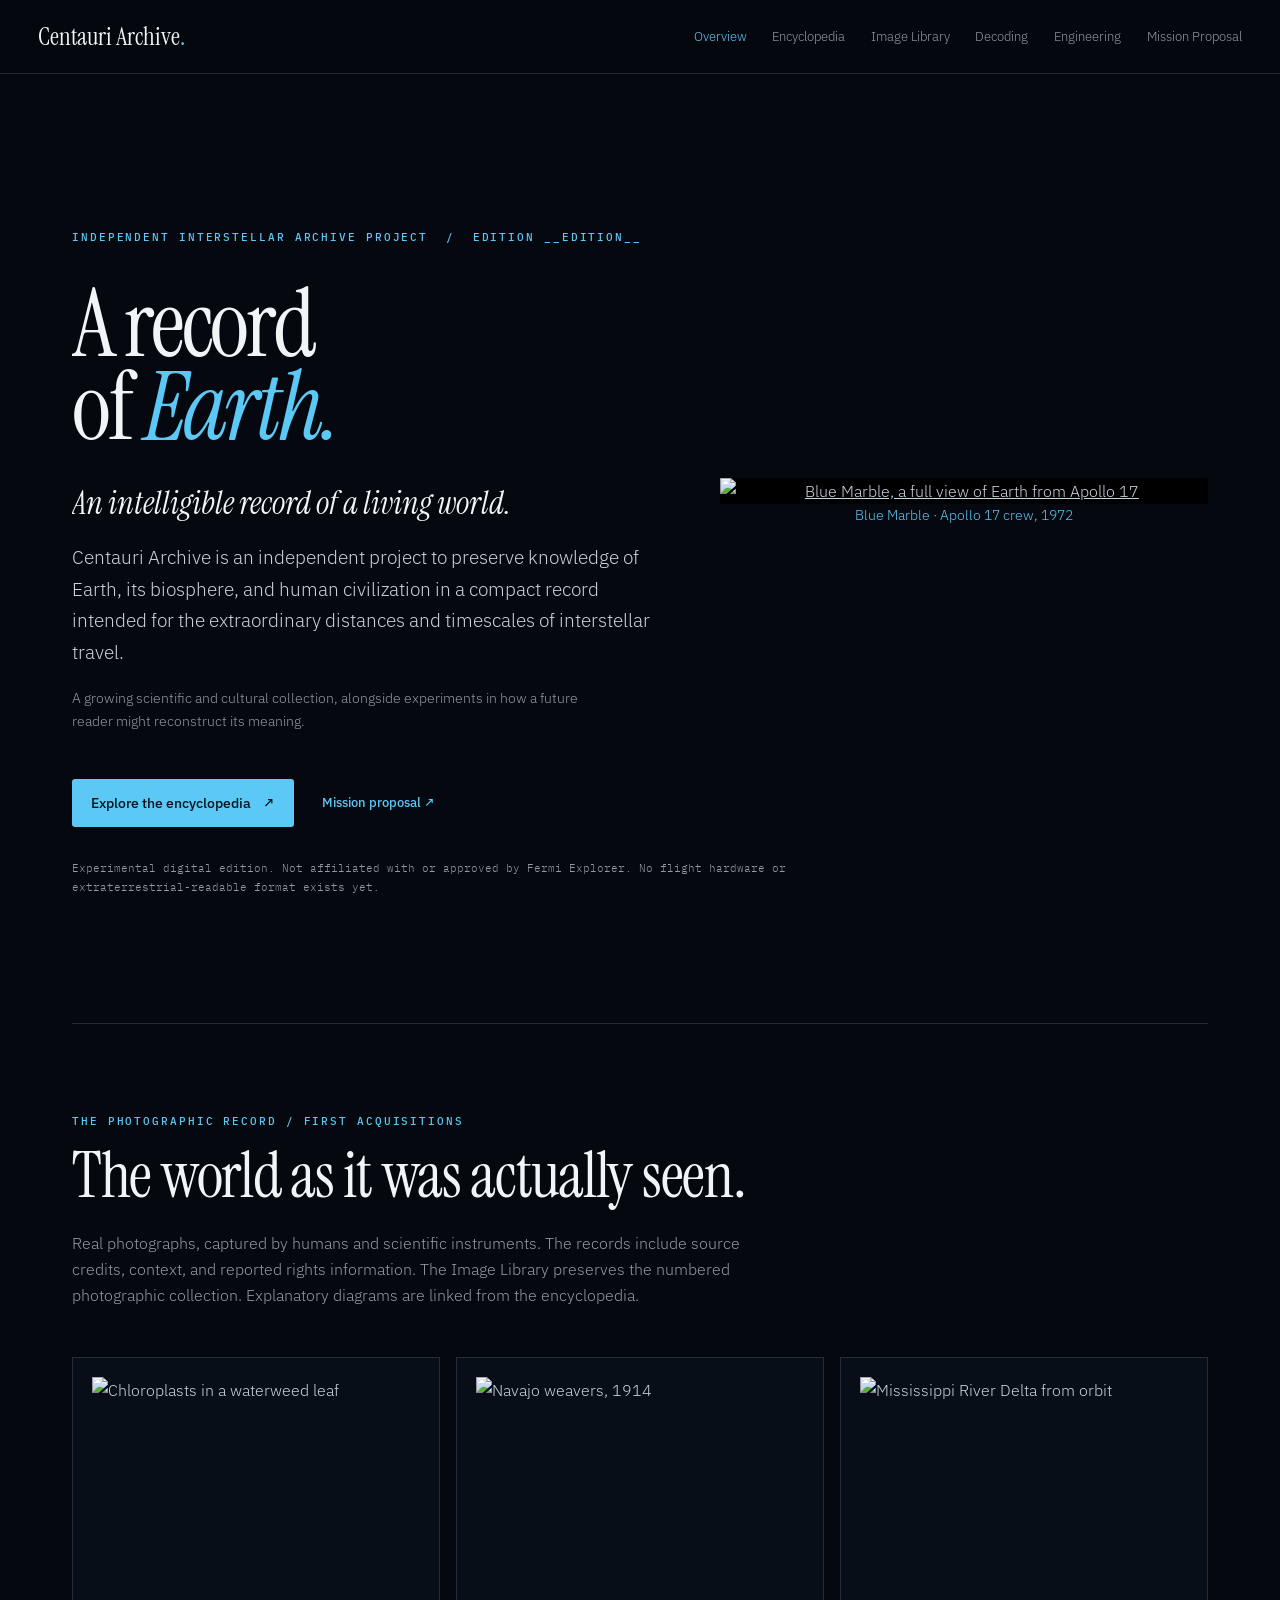
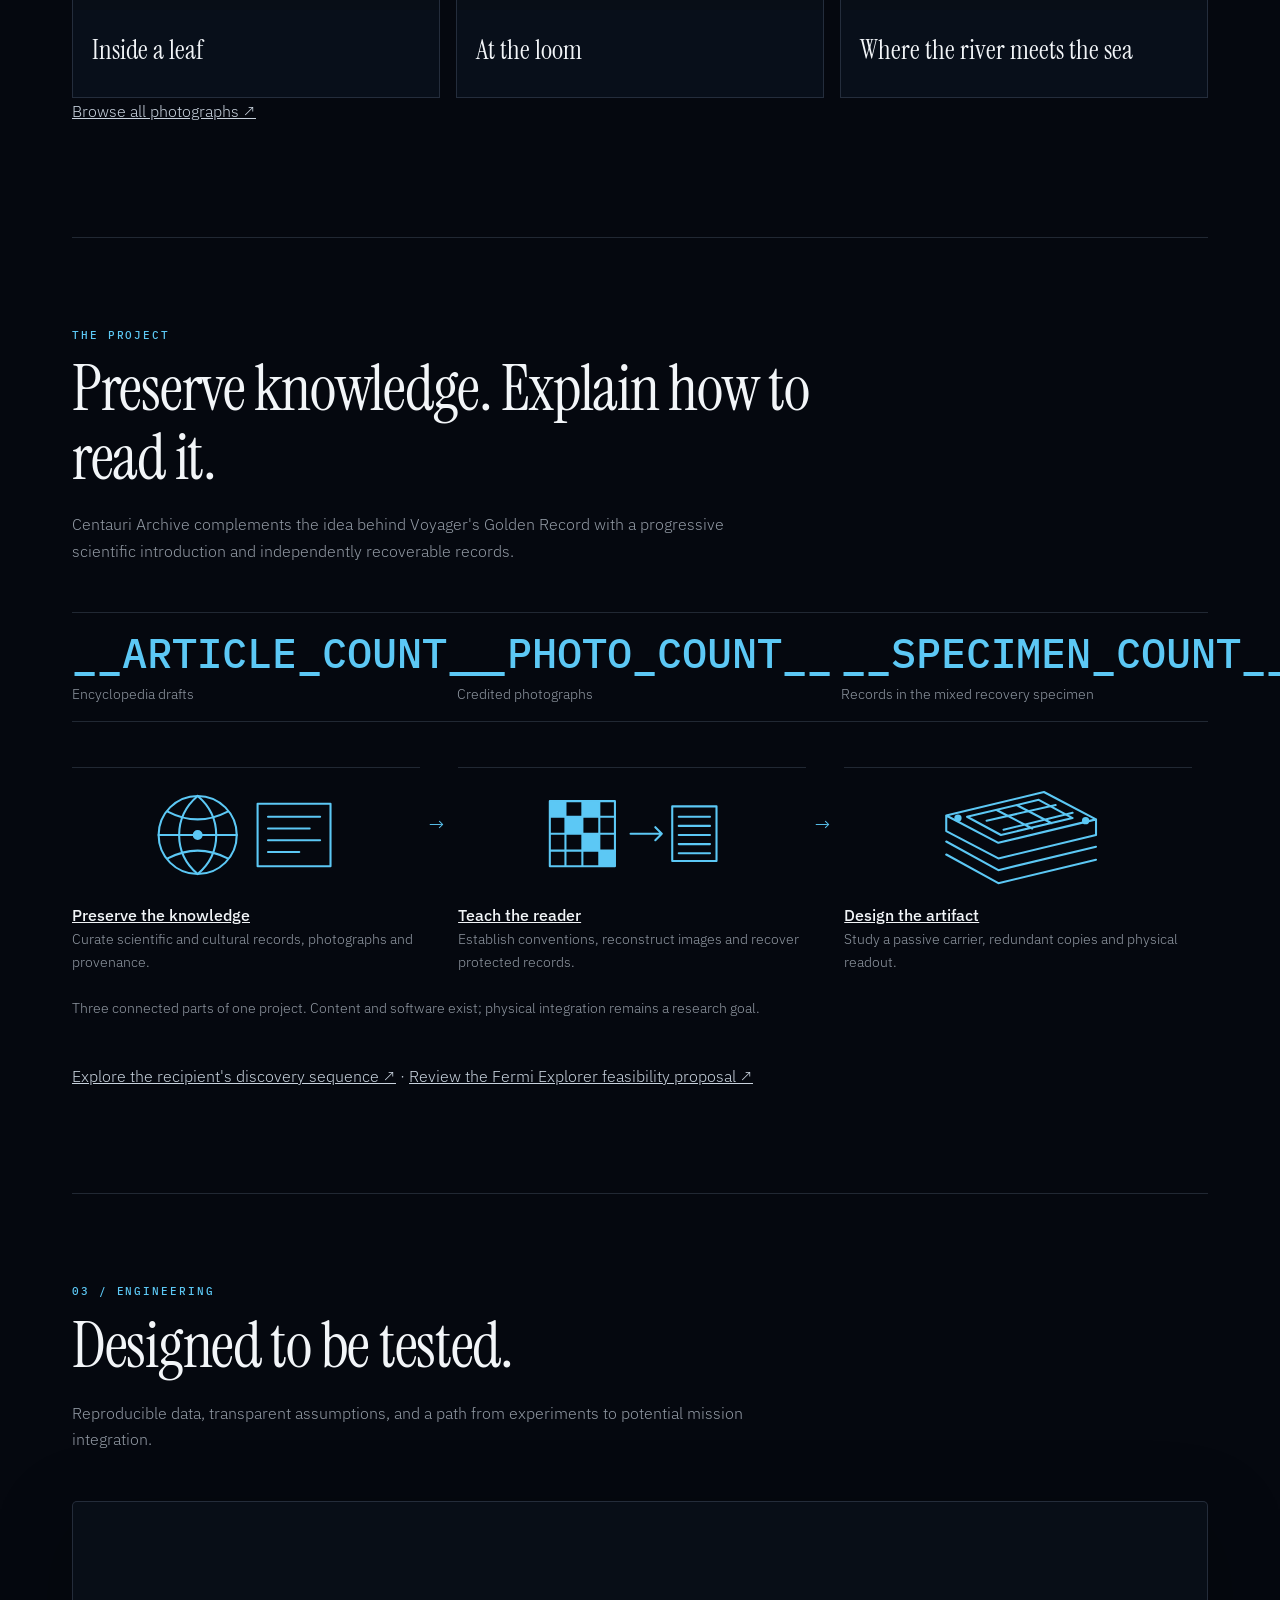
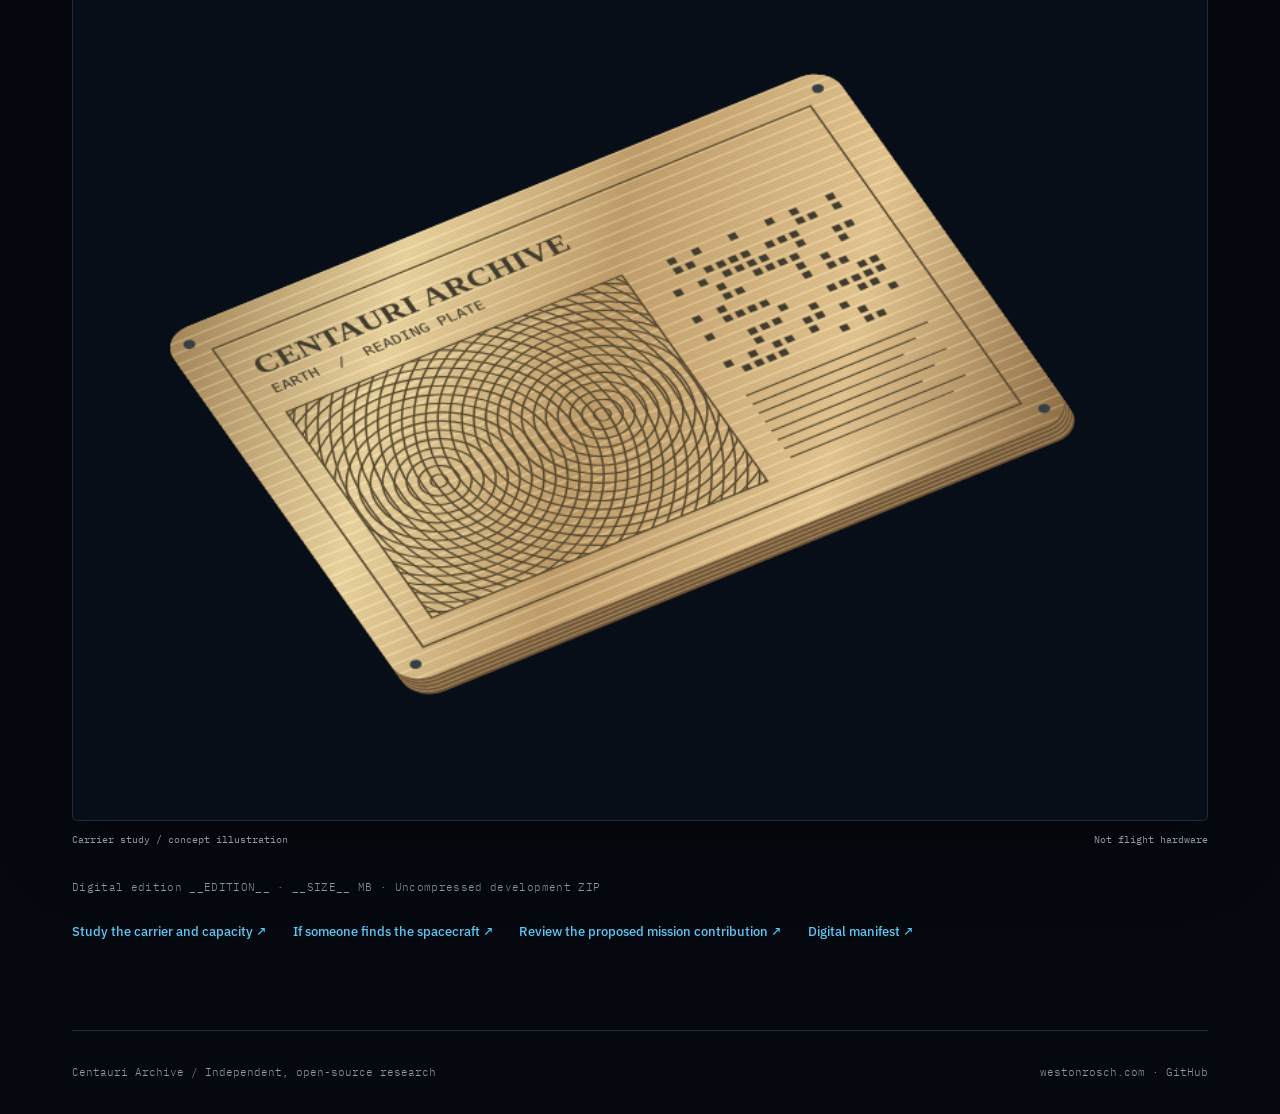
==== commit b9757804: "Present the archive architecture and measured collection visually on the overview" ====
--- a/website/index.html
+++ b/website/index.html
@@ -9,7 +9,7 @@
   <link rel="preconnect" href="https://fonts.googleapis.com">
   <link rel="preconnect" href="https://fonts.gstatic.com" crossorigin>
   <link href="https://fonts.googleapis.com/css2?family=IBM+Plex+Mono:wght@400;500&family=IBM+Plex+Sans:wght@300;400;500;600&family=Instrument+Serif:ital@0;1&display=swap" rel="stylesheet">
-  <link rel="stylesheet" href="style.css"><script defer src="carrier.js"></script>
+  <link rel="stylesheet" href="style.css"><link rel="stylesheet" href="mission-visuals.css"><script defer src="carrier.js"></script>
 </head>
 <body>
 <a class="skip" href="#main">Skip to content</a>
@@ -43,10 +43,9 @@
   </section>
   <section class="section wrap" id="overview">
     <div class="section-head"><p class="eyebrow">THE PROJECT</p><h2>Preserve knowledge. Explain how to read it.</h2><p>Centauri Archive complements the idea behind Voyager's Golden Record with a progressive scientific introduction and independently recoverable records.</p></div>
-    <div class="topic" id="archive"><span class="topic-no">01</span><div><h3><a href="encyclopedia.html">The knowledge collection</a></h3><p>Foundational scientific and cultural articles, connected to real photographs and diagrams. Source-checked drafts await independent review.</p></div></div>
-    <div class="topic" id="decoding"><span class="topic-no">02</span><div><h3><a href="guide.html">The decoding method</a></h3><p>Start with observable marks, then learn mathematics, image reconstruction and a visual vocabulary. <a href="discovery.html">Explore the recipient's discovery sequence.</a></p></div></div>
-    <div class="topic"><span class="topic-no">03</span><div><h3><a href="engineering.html">The physical artifact</a></h3><p>Explore candidate storage media, error recovery and capacity. No physical carrier has been fabricated or qualified.</p></div></div>
-    <div class="topic"><span class="topic-no">04</span><div><h3><a href="proposal.html">The mission proposal</a></h3><p>Centauri Core is the compact baseline; Extended is an optional larger archive. The proposal requests feasibility guidance, not an approved payload.</p></div></div>
+    <dl class="mission-facts" aria-label="Current archive collection"><div><dt>__ARTICLE_COUNT__</dt><dd>Encyclopedia drafts</dd></div><div><dt>__PHOTO_COUNT__</dt><dd>Credited photographs</dd></div><div><dt>__SPECIMEN_COUNT__</dt><dd>Records in the mixed recovery specimen</dd></div></dl>
+    <figure class="mission-visual"><ol class="mission-flow"><li id="archive"><svg viewBox="0 0 160 86" aria-hidden="true" focusable="false" fill="none" stroke="currentColor" stroke-width="1.6" stroke-linejoin="round" stroke-linecap="round"><circle cx="43" cy="43" r="30"/><path d="M13 43H73M43 13C24 29 24 57 43 73M43 13C62 29 62 57 43 73M20 25Q43 37 66 25M20 61Q43 49 66 61"/><path d="M89 19H145V67H89Z M97 29H137M97 38H129M97 47H137M97 56H121"/><circle cx="43" cy="43" r="3" fill="currentColor"/></svg><strong><a href="encyclopedia.html">Preserve the knowledge</a></strong><span>Curate scientific and cultural records, photographs and provenance.</span></li><li id="decoding"><svg viewBox="0 0 160 86" aria-hidden="true" focusable="false" fill="none" stroke="currentColor" stroke-width="1.6" stroke-linejoin="round" stroke-linecap="round"><path d="M17 17H67V67H17ZM17 29H67M17 42H67M17 55H67M29 17V67M42 17V67M55 17V67"/><path fill="currentColor" stroke="none" d="M17 17H29V29H17ZM29 29H42V42H29ZM42 42H55V55H42ZM55 55H67V67H55ZM42 17H55V29H42Z"/><path d="M79 42H103M98 37L103 42L98 47M111 21H145V63H111Z M116 29H140M116 36H140M116 43H140M116 50H140M116 57H140"/></svg><strong><a href="guide.html">Teach the reader</a></strong><span>Establish conventions, reconstruct images and recover protected records.</span></li><li><svg viewBox="0 0 160 86" aria-hidden="true" focusable="false" fill="none" stroke="currentColor" stroke-width="1.6" stroke-linejoin="round" stroke-linecap="round"><path d="M25 28L100 10L140 31L65 49Z M25 28V40L65 61L140 43V31M25 48L65 70L140 52M25 58L65 80L140 62"/><path d="M41 29L96 16L122 30L67 43Z M64 24L91 38M79 20L106 34M56 32L109 20M69 39L122 26"/><circle cx="34" cy="30" r="2" fill="currentColor"/><circle cx="132" cy="32" r="2" fill="currentColor"/></svg><strong><a href="engineering.html">Design the artifact</a></strong><span>Study a passive carrier, redundant copies and physical readout.</span></li></ol><figcaption>Three connected parts of one project. Content and software exist; physical integration remains a research goal.</figcaption></figure>
+    <p><a href="discovery.html">Explore the recipient's discovery sequence ↗</a> · <a href="proposal.html">Review the Fermi Explorer feasibility proposal ↗</a></p>
   </section>
 
 
--- a/website/mission-visuals.css
+++ b/website/mission-visuals.css
@@ -0,0 +1,55 @@
+/* Human-facing mission illustrations. No archived content or runtime dependencies. */
+.mission-visual{margin:clamp(1.4rem,4vw,2.8rem) 0;max-width:70rem}
+.mission-visual figcaption{margin-top:.8rem;color:var(--soft);font-size:.86rem;line-height:1.5}
+.mission-visual svg{display:block;width:100%;height:auto;color:var(--sky)}
+.mission-visual strong{color:var(--white);font-weight:500}
+.mission-flow{list-style:none;padding:0;margin:0;display:grid;grid-template-columns:repeat(3,minmax(0,1fr));gap:clamp(.9rem,3vw,2.5rem)}
+.mission-flow>li{position:relative;min-width:0;padding-block:.7rem;border-top:1px solid var(--line)}
+.mission-flow>li:not(:last-child)::after{content:"→";position:absolute;right:-1.5rem;top:2.5rem;color:var(--sky);font-size:1.2rem}
+.mission-flow svg{width:100%;height:clamp(4rem,12vw,7rem);margin-bottom:.65rem}
+.mission-flow strong,.mission-flow span{display:block}
+.mission-flow span{font-size:.86rem;color:var(--soft)}
+.mission-facts{display:grid;grid-template-columns:repeat(3,minmax(0,1fr));gap:1.1rem;margin:1.6rem 0 2rem;padding-block:1rem;border-block:1px solid var(--line)}
+.mission-facts div{min-width:0}
+.mission-facts dt{font:500 clamp(1.65rem,4vw,2.65rem)/1.15 var(--mono);color:var(--sky)}
+.mission-facts dd{margin:.3rem 0 0;font-size:.86rem;color:var(--soft)}
+.mission-sequence{display:grid;grid-template-columns:repeat(4,minmax(0,1fr));gap:1rem;list-style:none;padding:0;margin:0}
+.mission-sequence li{position:relative;padding:1rem 0 .3rem;border-top:2px solid var(--sky)}
+.mission-sequence li:last-child{border-top:2px dashed var(--soft)}
+.mission-sequence svg{height:76px;margin:0 0 .7rem}
+.mission-sequence strong,.mission-sequence small{display:block}
+.mission-sequence small{font-size:.83rem;color:var(--soft)}
+.mission-layers{list-style:none;padding:0;display:grid;gap:.42rem;margin:0}
+.mission-layers li{display:grid;grid-template-columns:2.1rem minmax(0,1fr) auto;align-items:center;gap:.6rem;padding:.65rem .85rem;border-inline-start:3px solid var(--sky);background:linear-gradient(90deg,rgba(92,200,245,.10),transparent);margin-inline:var(--layer-inset,0)}
+.mission-layers li:nth-child(5),.mission-layers li:nth-child(6){border-inline-start-color:#899cb8;background:linear-gradient(90deg,rgba(137,156,184,.10),transparent)}
+.mission-layers small{color:var(--soft);font-size:.77rem}
+.mission-layer-number{font:500 .8rem var(--mono);color:var(--sky)}
+.mission-evidence{margin:1.4rem 0}
+.mission-outcome{display:flex;gap:3px;height:1.25rem;margin:.65rem 0 .9rem}
+.mission-outcome span{flex:var(--count);min-width:0;background:#5cc8f5}
+.mission-outcome .unknown{background:#879fbc}
+.mission-outcome .partial{background:#d9aa65}
+.mission-outcome-key{display:flex;flex-wrap:wrap;gap:.5rem 1.5rem;margin:0;padding:0;list-style:none;font-size:.85rem}
+.mission-outcome-key li::before{content:"";display:inline-block;width:.75rem;height:.75rem;background:#5cc8f5;margin-right:.4rem}
+.mission-outcome-key .unknown::before{background:#879fbc}
+.mission-outcome-key .partial::before{background:#d9aa65}
+.mission-roadmap{list-style:none;counter-reset:mission-step;padding:0;margin:1.5rem 0;max-width:75ch}
+.mission-roadmap li{position:relative;counter-increment:mission-step;padding:.15rem 0 1.2rem 2.6rem;border-inline-start:1px solid var(--line);margin-inline-start:.9rem}
+.mission-roadmap li::before{content:counter(mission-step);position:absolute;inset-inline-start:-.95rem;top:0;width:1.8rem;height:1.8rem;display:grid;place-items:center;border:1px solid var(--sky);border-radius:50%;background:var(--bg);color:var(--sky);font:500 .8rem var(--mono)}
+.mission-roadmap li:last-child{border-inline-start-color:transparent;padding-bottom:0}
+@media(max-width:650px){
+  .mission-flow,.mission-sequence{grid-template-columns:1fr;gap:.85rem}
+  .mission-flow>li,.mission-sequence li{display:grid;grid-template-columns:5.5rem minmax(0,1fr);gap:.2rem .85rem;align-items:center}
+  .mission-flow svg,.mission-sequence svg{grid-row:span 2;height:4.4rem;margin:0}
+  .mission-flow>li:not(:last-child)::after{display:none}
+  .mission-facts{gap:.75rem}
+  .mission-facts dd{font-size:.72rem}
+  .mission-layers li{margin-inline:0;grid-template-columns:1.5rem minmax(0,1fr);gap:.3rem .5rem}
+  .mission-layers small{grid-column:2}
+}
+@media print{
+  .mission-visual{break-inside:avoid}
+  .mission-outcome span,.mission-outcome-key li::before{print-color-adjust:exact;-webkit-print-color-adjust:exact}
+  .mission-visual strong,.mission-layer-number,.mission-facts dt{color:#000}
+  .mission-roadmap li::before{background:#fff;color:#000}
+}
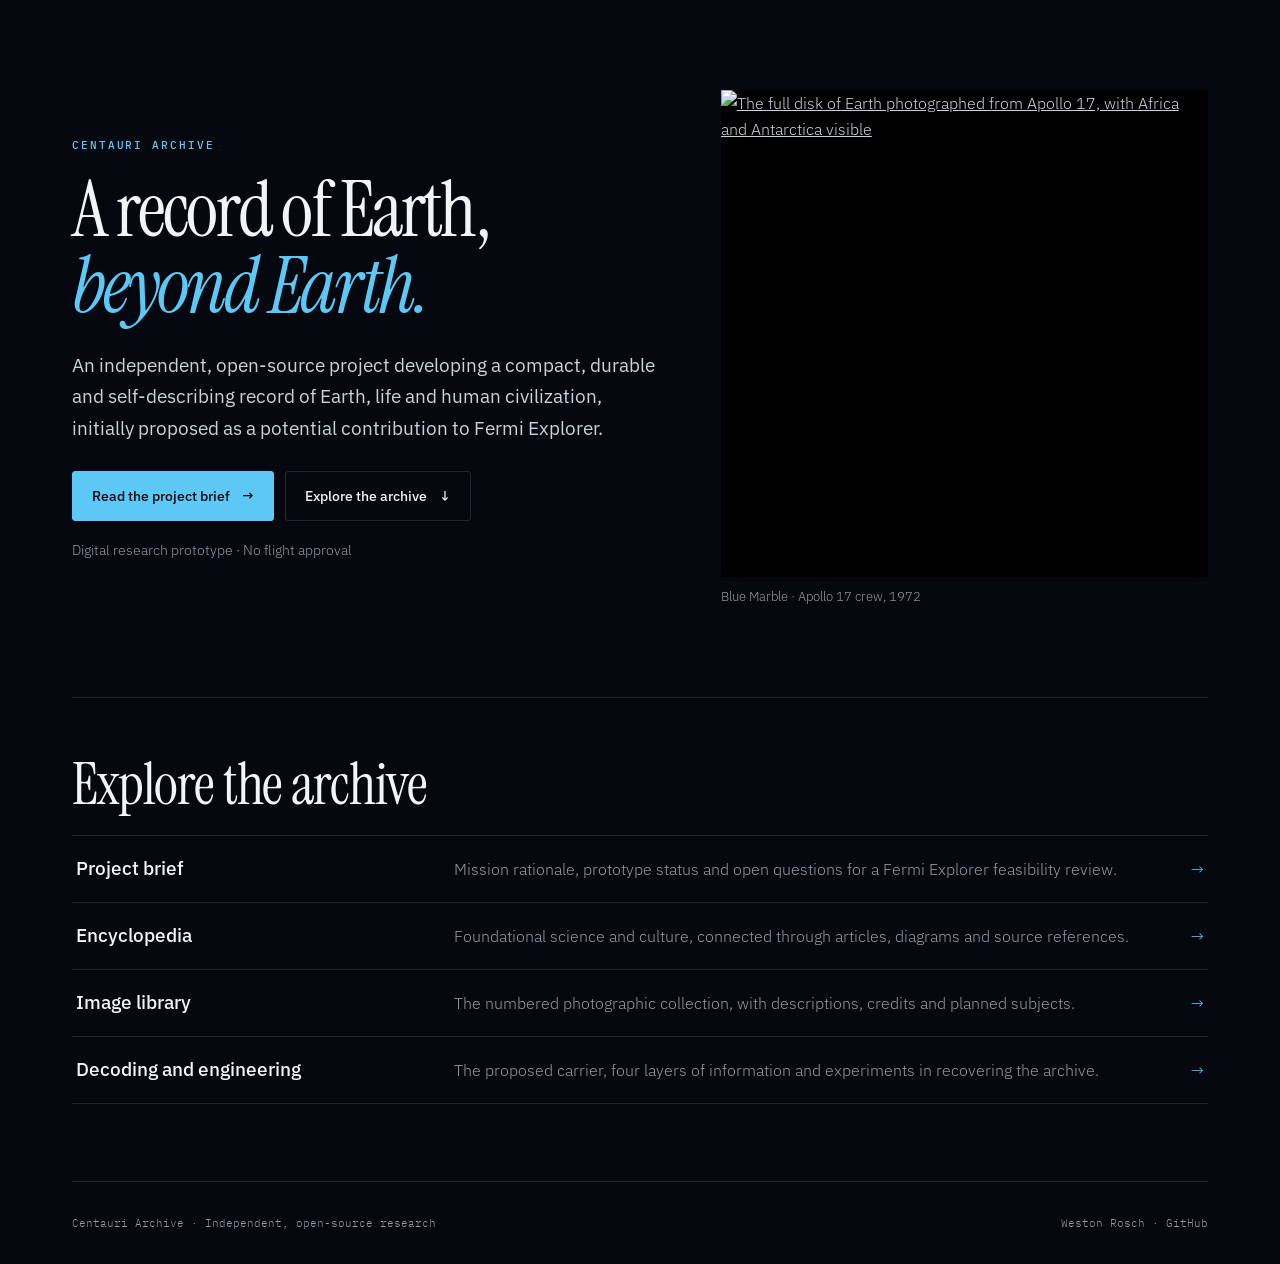
==== commit dd1a723d: "Consolidate the Centauri Archive website for technical review" ====
--- a/website/index.html
+++ b/website/index.html
@@ -4,59 +4,52 @@
   <meta charset="utf-8">
   <meta name="viewport" content="width=device-width,initial-scale=1">
   <meta name="theme-color" content="#05080f">
-  <meta name="description" content="Centauri Archive is an independent, open-source experiment in preserving knowledge of Earth, life, and humanity for interstellar travel.">
-  <title>Centauri Archive — A record of Earth</title>
+  <meta name="description" content="An independent, open-source project developing a compact, durable and self-describing record of Earth, life and human civilization for potential interstellar carriage.">
+  <title>Centauri Archive — A record of Earth, beyond Earth</title>
   <link rel="preconnect" href="https://fonts.googleapis.com">
   <link rel="preconnect" href="https://fonts.gstatic.com" crossorigin>
   <link href="https://fonts.googleapis.com/css2?family=IBM+Plex+Mono:wght@400;500&family=IBM+Plex+Sans:wght@300;400;500;600&family=Instrument+Serif:ital@0;1&display=swap" rel="stylesheet">
-  <link rel="stylesheet" href="style.css"><link rel="stylesheet" href="mission-visuals.css"><script defer src="carrier.js"></script>
+  <link rel="stylesheet" href="style.css">
 </head>
-<body>
+<body class="archive-landing">
 <a class="skip" href="#main">Skip to content</a>
-<header class="header">
-  <a class="brand" href="#top">Centauri Archive<span class="brand-dot">.</span></a>
-  <nav aria-label="Main navigation"><a href="index.html" aria-current="page">Overview</a><a href="encyclopedia.html">Encyclopedia</a><a href="images.html">Image Library</a><a href="guide.html">Decoding</a><a href="engineering.html">Engineering</a><a href="proposal.html">Mission Proposal</a></nav>
-</header>
-<main id="main">
-  <section class="hero wrap" id="top">
-    <p class="eyebrow">INDEPENDENT INTERSTELLAR ARCHIVE PROJECT &nbsp;/&nbsp; EDITION __EDITION__</p>
-    <div class="hero-grid"><div class="hero-copy">
-      <h1>A record<br>of <em>Earth.</em></h1>
-      <p class="hero-tagline">An intelligible record of a living world.</p>
-      <p class="intro">Centauri Archive is an independent project to preserve knowledge of Earth, its biosphere, and human civilization in a compact record intended for the extraordinary distances and timescales of interstellar travel.</p>
-      <p class="hero-note">A growing scientific and cultural collection, alongside experiments in how a future reader might reconstruct its meaning.</p>
-    </div><figure class="earth-cover"><a href="images.html?record=photos/earth-apollo17.jpg"><img src="records/photos/earth-apollo17.jpg" alt="Blue Marble, a full view of Earth from Apollo 17"></a><figcaption>Blue Marble · Apollo 17 crew, 1972</figcaption></figure></div>
-    <div class="actions"><a class="button" href="encyclopedia.html">Explore the encyclopedia <span aria-hidden="true">↗</span></a><a class="text-link" href="proposal.html">Mission proposal ↗</a></div>
-    <p class="disclosure">Experimental digital edition. Not affiliated with or approved by Fermi Explorer. No flight hardware or extraterrestrial-readable format exists yet.</p>
+<!-- archive-header -->
+<main id="main" tabindex="-1">
+  <section class="wrap archive-hero" id="top">
+    <div>
+      <p class="eyebrow">Centauri Archive</p>
+      <h1>A record of Earth, <em>beyond Earth.</em></h1>
+      <p class="intro">An independent, open-source project developing a compact, durable and self-describing record of Earth, life and human civilization, initially proposed as a potential contribution to Fermi Explorer.</p>
+      <div class="actions archive-actions">
+        <a class="button" href="brief.html">Read the project brief <span aria-hidden="true">→</span></a>
+        <a class="button" href="#archive">Explore the archive <span aria-hidden="true">↓</span></a>
+      </div>
+      <p class="archive-status">Digital research prototype · No flight approval</p>
+    </div>
+    <figure class="earth-cover">
+      <a href="images.html?record=photos/earth-apollo17.jpg"><img src="records/photos/earth-apollo17.jpg" alt="The full disk of Earth photographed from Apollo 17, with Africa and Antarctica visible" width="1399" height="1400" fetchpriority="high"></a>
+      <figcaption>Blue Marble · Apollo 17 crew, 1972</figcaption>
+    </figure>
   </section>
-
-  <section class="section wrap archive-showcase photographic-showcase" id="visuals">
-    <div class="section-head">
-      <p class="eyebrow">THE PHOTOGRAPHIC RECORD / FIRST ACQUISITIONS</p>
-      <h2>The world as it was actually seen.</h2>
-      <p>Real photographs, captured by humans and scientific instruments. The records include source credits, context, and reported rights information. The Image Library preserves the numbered photographic collection. Explanatory diagrams are linked from the encyclopedia.</p>
-    </div>
-<div class="showcase-grid"><a class="showcase-card" href="images.html?record=photos/elodea-leaf.jpg"><img src="records/photos/elodea-leaf.jpg" alt="Chloroplasts in a waterweed leaf" loading="lazy"><div class="showcase-card-body"><h3>Inside a leaf</h3></div></a>
-<a class="showcase-card" href="images.html?record=photos/navajo-weavers.jpg"><img src="records/photos/navajo-weavers.jpg" alt="Navajo weavers, 1914" loading="lazy"><div class="showcase-card-body"><h3>At the loom</h3></div></a>
-<a class="showcase-card" href="images.html?record=photos/mississippi-delta.jpg"><img src="records/photos/mississippi-delta.jpg" alt="Mississippi River Delta from orbit" loading="lazy"><div class="showcase-card-body"><h3>Where the river meets the sea</h3></div></a>
-</div><p><a href="images.html">Browse all photographs ↗</a></p>
-  </section>
-  <section class="section wrap" id="overview">
-    <div class="section-head"><p class="eyebrow">THE PROJECT</p><h2>Preserve knowledge. Explain how to read it.</h2><p>Centauri Archive complements the idea behind Voyager's Golden Record with a progressive scientific introduction and independently recoverable records.</p></div>
-    <dl class="mission-facts" aria-label="Current archive collection"><div><dt>__ARTICLE_COUNT__</dt><dd>Encyclopedia drafts</dd></div><div><dt>__PHOTO_COUNT__</dt><dd>Credited photographs</dd></div><div><dt>__SPECIMEN_COUNT__</dt><dd>Records in the mixed recovery specimen</dd></div></dl>
-    <figure class="mission-visual"><ol class="mission-flow"><li id="archive"><svg viewBox="0 0 160 86" aria-hidden="true" focusable="false" fill="none" stroke="currentColor" stroke-width="1.6" stroke-linejoin="round" stroke-linecap="round"><circle cx="43" cy="43" r="30"/><path d="M13 43H73M43 13C24 29 24 57 43 73M43 13C62 29 62 57 43 73M20 25Q43 37 66 25M20 61Q43 49 66 61"/><path d="M89 19H145V67H89Z M97 29H137M97 38H129M97 47H137M97 56H121"/><circle cx="43" cy="43" r="3" fill="currentColor"/></svg><strong><a href="encyclopedia.html">Preserve the knowledge</a></strong><span>Curate scientific and cultural records, photographs and provenance.</span></li><li id="decoding"><svg viewBox="0 0 160 86" aria-hidden="true" focusable="false" fill="none" stroke="currentColor" stroke-width="1.6" stroke-linejoin="round" stroke-linecap="round"><path d="M17 17H67V67H17ZM17 29H67M17 42H67M17 55H67M29 17V67M42 17V67M55 17V67"/><path fill="currentColor" stroke="none" d="M17 17H29V29H17ZM29 29H42V42H29ZM42 42H55V55H42ZM55 55H67V67H55ZM42 17H55V29H42Z"/><path d="M79 42H103M98 37L103 42L98 47M111 21H145V63H111Z M116 29H140M116 36H140M116 43H140M116 50H140M116 57H140"/></svg><strong><a href="guide.html">Teach the reader</a></strong><span>Establish conventions, reconstruct images and recover protected records.</span></li><li><svg viewBox="0 0 160 86" aria-hidden="true" focusable="false" fill="none" stroke="currentColor" stroke-width="1.6" stroke-linejoin="round" stroke-linecap="round"><path d="M25 28L100 10L140 31L65 49Z M25 28V40L65 61L140 43V31M25 48L65 70L140 52M25 58L65 80L140 62"/><path d="M41 29L96 16L122 30L67 43Z M64 24L91 38M79 20L106 34M56 32L109 20M69 39L122 26"/><circle cx="34" cy="30" r="2" fill="currentColor"/><circle cx="132" cy="32" r="2" fill="currentColor"/></svg><strong><a href="engineering.html">Design the artifact</a></strong><span>Study a passive carrier, redundant copies and physical readout.</span></li></ol><figcaption>Three connected parts of one project. Content and software exist; physical integration remains a research goal.</figcaption></figure>
-    <p><a href="discovery.html">Explore the recipient's discovery sequence ↗</a> · <a href="proposal.html">Review the Fermi Explorer feasibility proposal ↗</a></p>
-  </section>
-
-
-
-  <section class="section wrap" id="engineering">
-    <div class="section-head"><p class="eyebrow">03 / ENGINEERING</p><h2>Designed to be tested.</h2><p>Reproducible data, transparent assumptions, and a path from experiments to potential mission integration.</p></div>
-    <figure class="carrier-figure"><div class="carrier-frame"><canvas id="carrier" width="840" height="680" role="img" aria-label="Concept illustration of an engraved archive carrier with a reading grid and circular alignment marks">Conceptual archive carrier</canvas></div><figcaption><span>Carrier study / concept illustration</span><span>Not flight hardware</span></figcaption></figure>
-    <p class="meta">Digital edition __EDITION__ · __SIZE__ MB · Uncompressed development ZIP</p>
-    <div class="doc-links"><a href="engineering.html">Study the carrier and capacity ↗</a><a href="discovery.html">If someone finds the spacecraft ↗</a><a href="proposal.html">Review the proposed mission contribution ↗</a><a href="downloads/manifest.json">Digital manifest ↗</a></div>
+  <section class="wrap archive-directory" id="overview" aria-labelledby="archive">
+    <h2 id="archive" tabindex="-1">Explore the archive</h2>
+    <ul>
+      <li>
+        <a href="brief.html"><h3>Project brief</h3><p>Mission rationale, prototype status and open questions for a Fermi Explorer feasibility review.</p></a>
+      </li>
+      <li>
+        <a href="encyclopedia.html"><h3>Encyclopedia</h3><p>Foundational science and culture, connected through articles, diagrams and source references.</p></a>
+      </li>
+      <li id="visuals">
+        <a href="images.html"><h3>Image library</h3><p>The numbered photographic collection, with descriptions, credits and planned subjects.</p></a>
+      </li>
+      <li id="engineering"><a id="decoding" href="engineering.html">
+        <h3 id="archive-method">Decoding and engineering</h3>
+        <p id="carrier">The proposed carrier, four layers of information and experiments in recovering the archive.</p>
+      </a></li>
+    </ul>
   </section>
 </main>
-<footer class="footer wrap"><span>Centauri Archive / Independent, open-source research</span><span><a href="https://westonrosch.com">westonrosch.com</a> · <a href="https://github.com/InterstellarNerd8760/centauri-archive">GitHub</a></span></footer>
+<footer class="footer wrap"><span>Centauri Archive · Independent, open-source research</span><span><a href="https://westonrosch.com">Weston Rosch</a> · <a href="https://github.com/InterstellarNerd8760/centauri-archive">GitHub</a></span></footer>
 </body>
-</html>+</html>
--- a/website/style.css
+++ b/website/style.css
@@ -156,6 +156,137 @@
   line-height:1.65
 }
 
+.archive-hero {
+  display:grid;
+  grid-template-columns:minmax(0,1.2fr) minmax(0,1fr);
+  align-items:center;
+  gap:clamp(2rem,5vw,4.5rem);
+  padding-block:clamp(2.5rem,7vw,6rem)
+}
+
+.archive-hero h1 {
+  font-size:clamp(3.5rem,6.1vw,6.3rem);
+  line-height:.98;
+  margin:1.1rem 0 1.5rem
+}
+
+.archive-hero h1 em {
+  display:block
+}
+
+.archive-hero .intro {
+  max-width:38rem;
+  font-weight:400
+}
+
+.archive-hero .archive-actions {
+  gap:.65rem;
+  margin:1.7rem 0 1.1rem
+}
+
+.archive-actions .button {
+  border:1px solid var(--sky);
+  background:var(--sky);
+  color:var(--bg)
+}
+
+.archive-actions .button:hover {
+  border-color:var(--white);
+  background:var(--white)
+}
+
+.archive-actions .button + .button {
+  border-color:var(--line);
+  background:transparent;
+  color:var(--white)
+}
+
+.archive-actions .button + .button:hover {
+  border-color:var(--sky)
+}
+
+.archive-status {
+  margin:0;
+  color:var(--soft);
+  font-size:.85rem
+}
+
+.archive-directory {
+  padding-block:clamp(2rem,5vw,3.5rem) clamp(3rem,6vw,5rem);
+  border-top:1px solid var(--line)
+}
+
+.archive-directory h2 {
+  font-size:clamp(2.4rem,4.5vw,3.8rem)
+}
+
+.archive-directory ul {
+  margin:0;
+  padding:0;
+  list-style:none;
+  border-bottom:1px solid var(--line)
+}
+
+.archive-directory li {
+  border-top:1px solid var(--line)
+}
+
+.archive-directory a {
+  display:grid;
+  grid-template-columns:minmax(13rem,1fr) minmax(0,2fr) auto;
+  align-items:baseline;
+  gap:1.25rem;
+  padding:1.1rem .25rem;
+  text-decoration:none
+}
+
+.archive-directory a::after {
+  content:"→" / "";
+  color:var(--sky)
+}
+
+.archive-directory h3,.archive-directory p {
+  margin:0
+}
+
+.archive-directory h3 {
+  color:var(--white);
+  font-weight:500
+}
+
+.archive-directory p {
+  color:var(--soft)
+}
+
+.archive-directory a:hover h3 {
+  text-decoration:underline;
+  text-underline-offset:.2em
+}
+
+@media(max-width:760px) {
+  .archive-hero {
+    grid-template-columns:1fr
+  }
+
+  .archive-hero h1 {
+    font-size:clamp(2.9rem,11vw,3.5rem)
+  }
+
+  .archive-hero .earth-cover {
+    width:min(100%,29rem)
+  }
+
+  .archive-directory a {
+    grid-template-columns:minmax(0,1fr) auto;
+    gap:.15rem 1rem
+  }
+
+  .archive-directory p {
+    grid-column:1 / -1;
+    grid-row:2
+  }
+}
+
 .actions {
   display:flex;
   align-items:center;
@@ -977,11 +1108,14 @@
 }
 
 .header nav a {
+  padding-block:.25rem;
   transition:color .2s ease
 }
 
-.header nav a[aria-current=page] {
-  color:var(--sky)
+.header nav a[aria-current] {
+  color:var(--sky);
+  text-decoration:underline;
+  text-underline-offset:.25em
 }
 
 .hero {
@@ -1913,19 +2047,23 @@
 }
 
 .earth-cover {
-   margin:0;
-   text-align:center
+   margin:0
 }
 
 .earth-cover img {
    display:block;
    width:100%;
-   max-height:65vh;
-   object-fit:contain;
+   height:auto;
    background:#000
 }
 
-.earth-cover figcaption, #photo-gallery article > a:last-child {
+.earth-cover figcaption {
+   margin-top:.55rem;
+   color:var(--soft);
+   font-size:.8rem
+}
+
+#photo-gallery article > a:last-child {
    font-size:.85rem;
    color:var(--sky)
 }
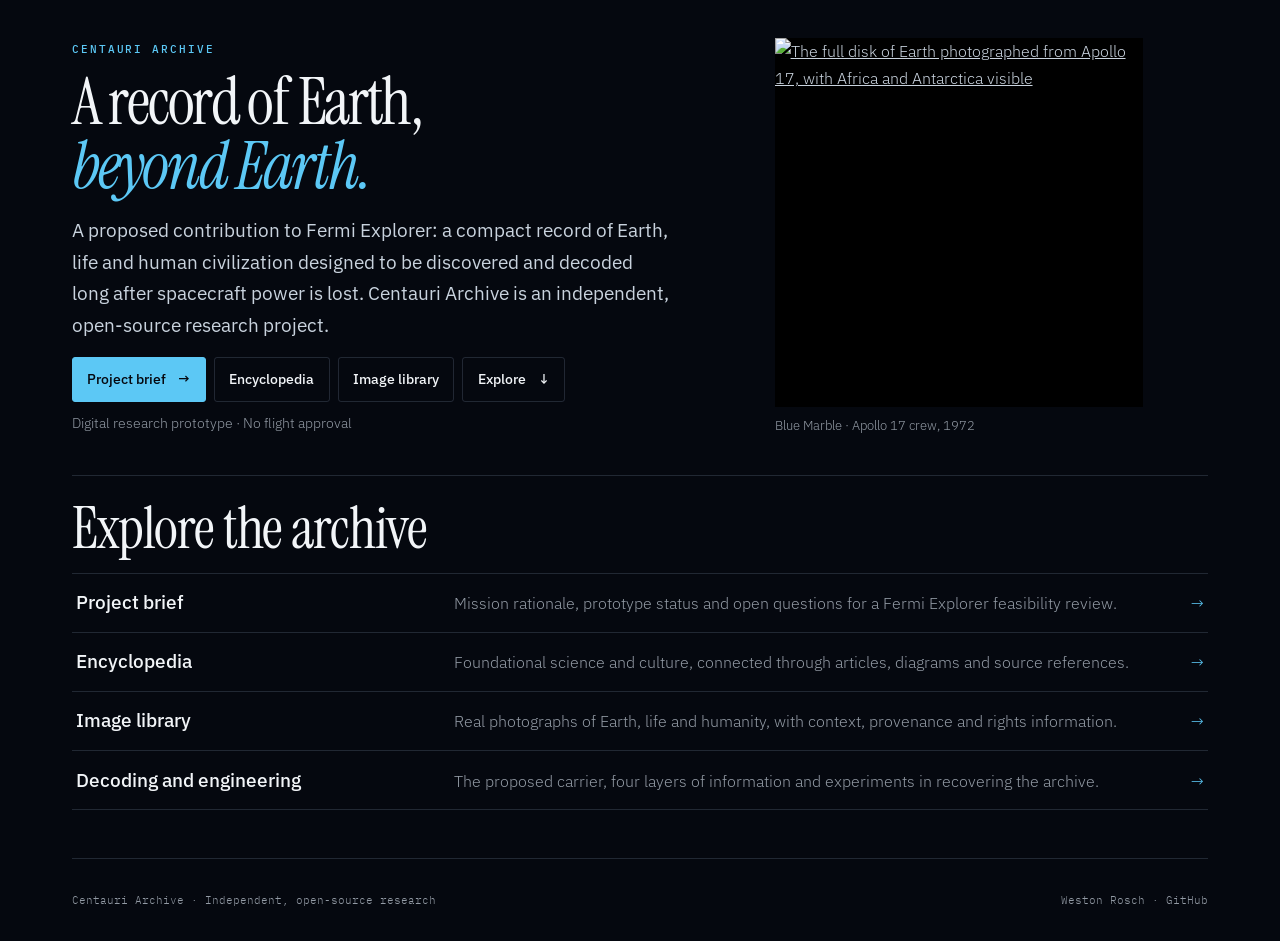
==== commit f06ad54f: "Make archive landing and engineering figures concise for mission review" ====
--- a/website/index.html
+++ b/website/index.html
@@ -19,10 +19,12 @@
     <div>
       <p class="eyebrow">Centauri Archive</p>
       <h1>A record of Earth, <em>beyond Earth.</em></h1>
-      <p class="intro">An independent, open-source project developing a compact, durable and self-describing record of Earth, life and human civilization, initially proposed as a potential contribution to Fermi Explorer.</p>
+      <p class="intro">A proposed contribution to Fermi Explorer: a compact record of Earth, life and human civilization designed to be discovered and decoded long after spacecraft power is lost. Centauri Archive is an independent, open-source research project.</p>
       <div class="actions archive-actions">
-        <a class="button" href="brief.html">Read the project brief <span aria-hidden="true">→</span></a>
-        <a class="button" href="#archive">Explore the archive <span aria-hidden="true">↓</span></a>
+        <a class="button" href="brief.html">Project brief <span aria-hidden="true">→</span></a>
+        <a class="button" href="encyclopedia.html">Encyclopedia</a>
+        <a class="button" href="images.html">Image library</a>
+        <a class="button" href="#archive">Explore <span aria-hidden="true">↓</span></a>
       </div>
       <p class="archive-status">Digital research prototype · No flight approval</p>
     </div>
@@ -41,7 +43,7 @@
         <a href="encyclopedia.html"><h3>Encyclopedia</h3><p>Foundational science and culture, connected through articles, diagrams and source references.</p></a>
       </li>
       <li id="visuals">
-        <a href="images.html"><h3>Image library</h3><p>The numbered photographic collection, with descriptions, credits and planned subjects.</p></a>
+        <a href="images.html"><h3>Image library</h3><p>Real photographs of Earth, life and humanity, with context, provenance and rights information.</p></a>
       </li>
       <li id="engineering"><a id="decoding" href="engineering.html">
         <h3 id="archive-method">Decoding and engineering</h3>
--- a/website/style.css
+++ b/website/style.css
@@ -2213,3 +2213,19 @@
   }
 }
 
+
+/* Compact mission-facing landing: keep the purpose and routes above the fold. */
+.archive-hero { padding-block: clamp(1.25rem, 3vw, 2.75rem); gap: clamp(1.25rem, 3vw, 3rem); }
+.archive-hero h1 { font-size: clamp(3.1rem, 5.1vw, 5rem); margin: .65rem 0 1rem; }
+.archive-hero .intro { margin-bottom: .75rem; }
+.archive-hero .archive-actions { margin: 1rem 0 .65rem; gap: .5rem; }
+.archive-hero .archive-actions .button { padding: .65rem .9rem; }
+.archive-hero .earth-cover { width: min(100%, 23rem); justify-self: center; margin: 0; }
+.archive-directory { padding-block: 1.4rem 3rem; }
+.archive-directory h2 { margin-bottom: .8rem; }
+.archive-directory a { padding-block: .85rem; }
+@media (max-width:760px) {
+  .archive-hero { gap: 1rem; }
+  .archive-hero h1 { font-size: clamp(2.9rem, 9vw, 3.6rem); }
+  .archive-hero .earth-cover { width: min(100%, 15rem); }
+}
